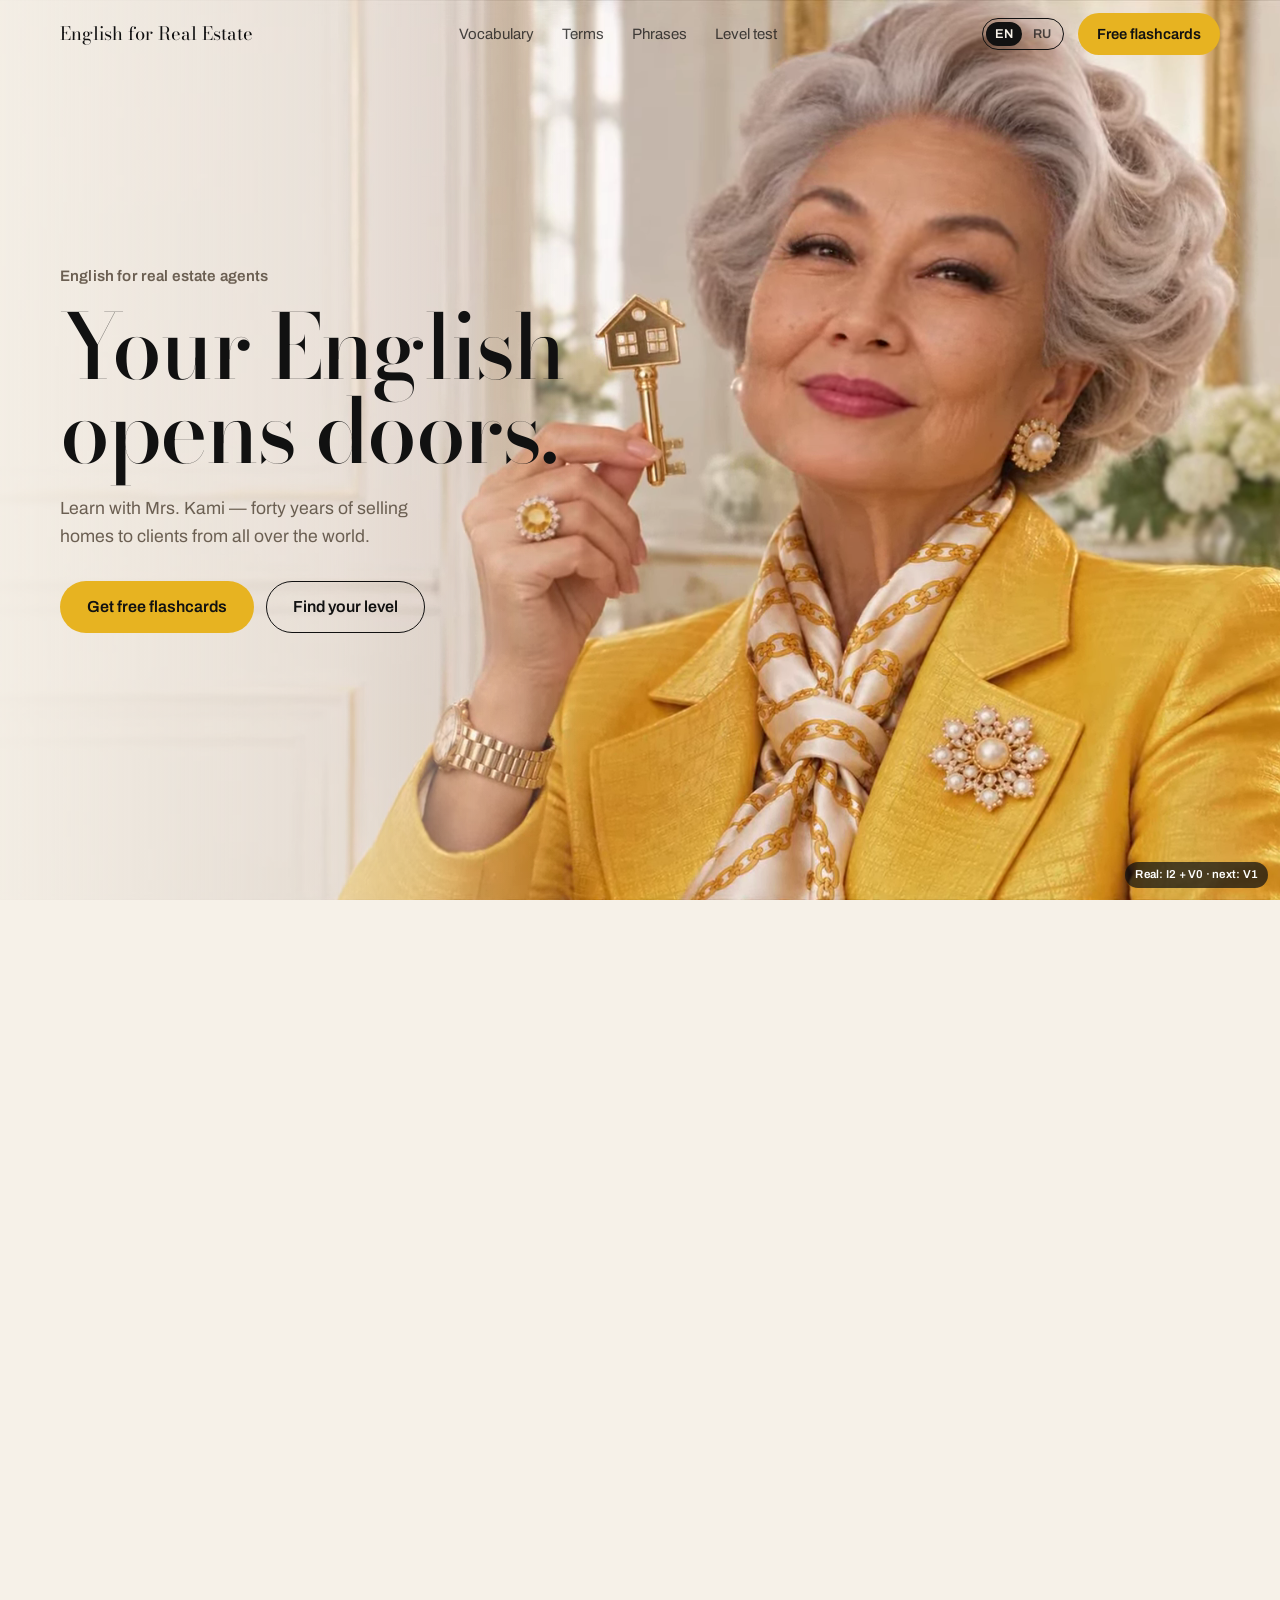
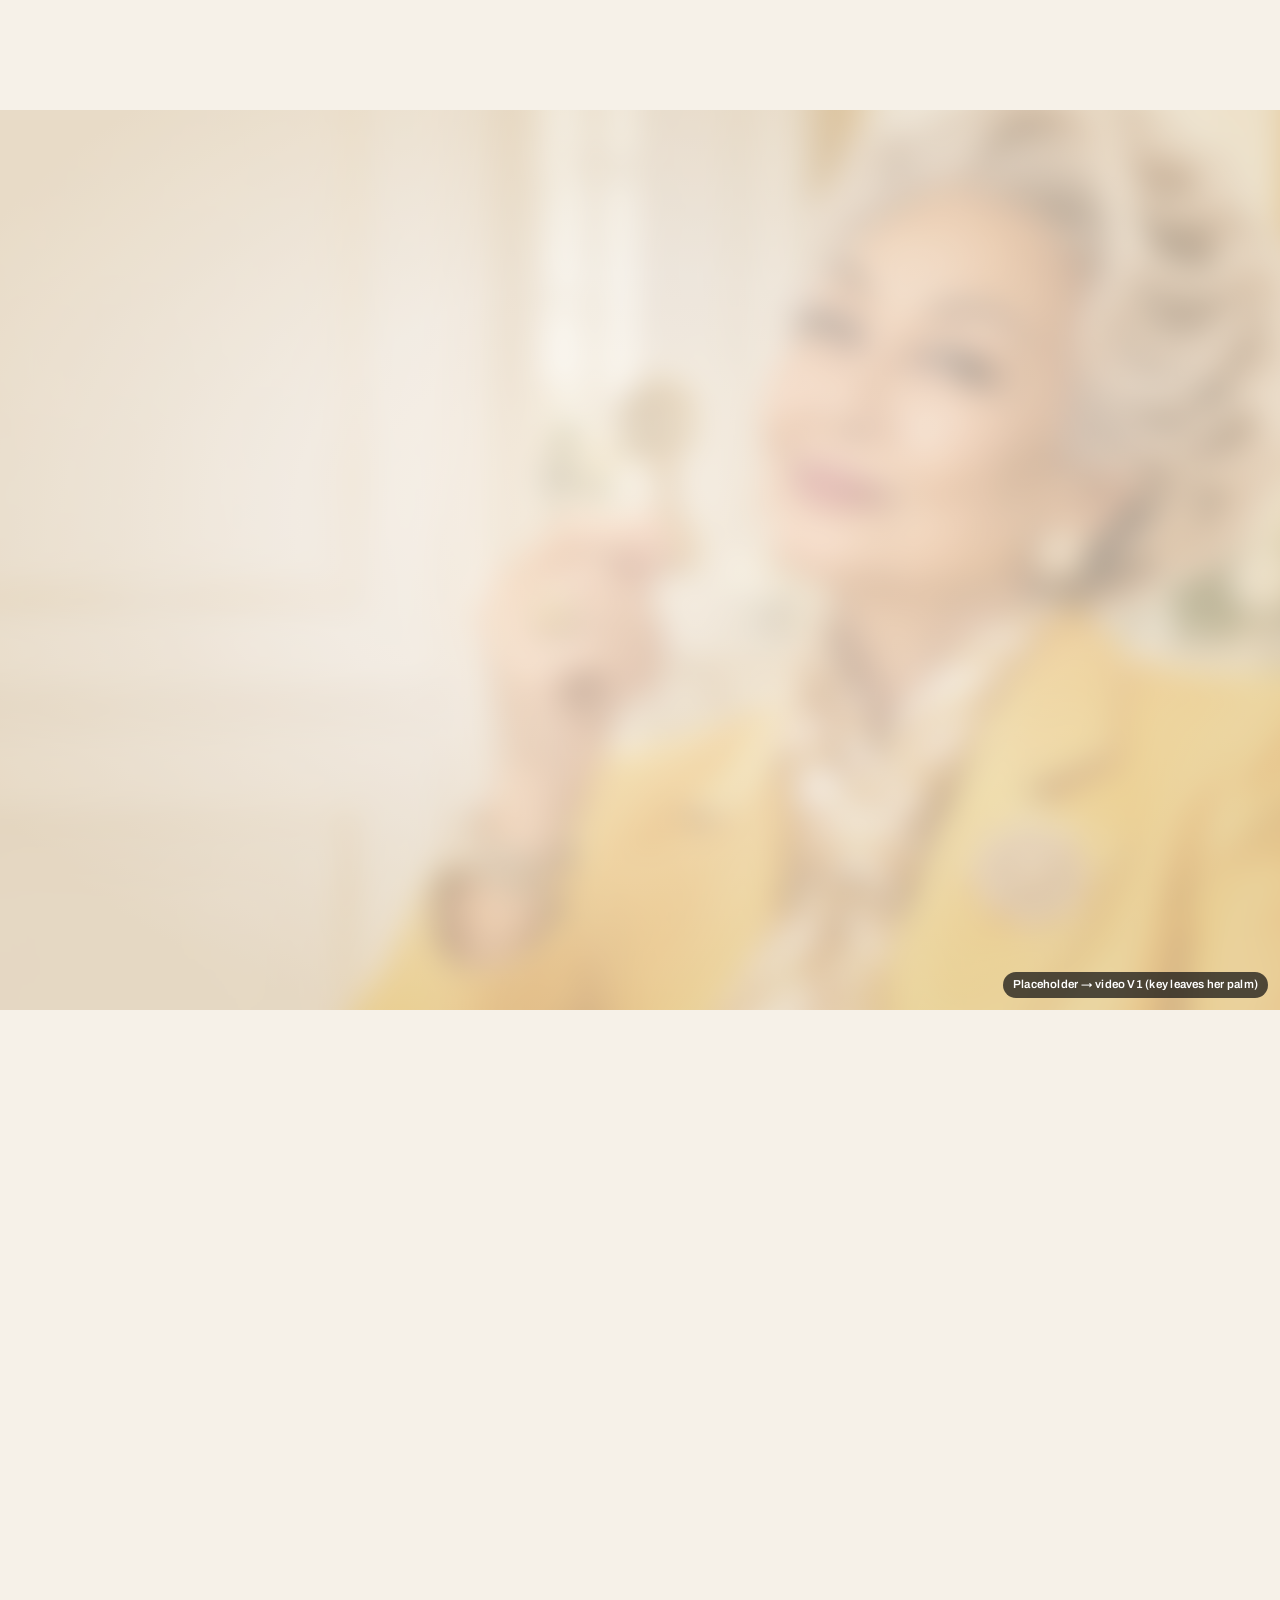
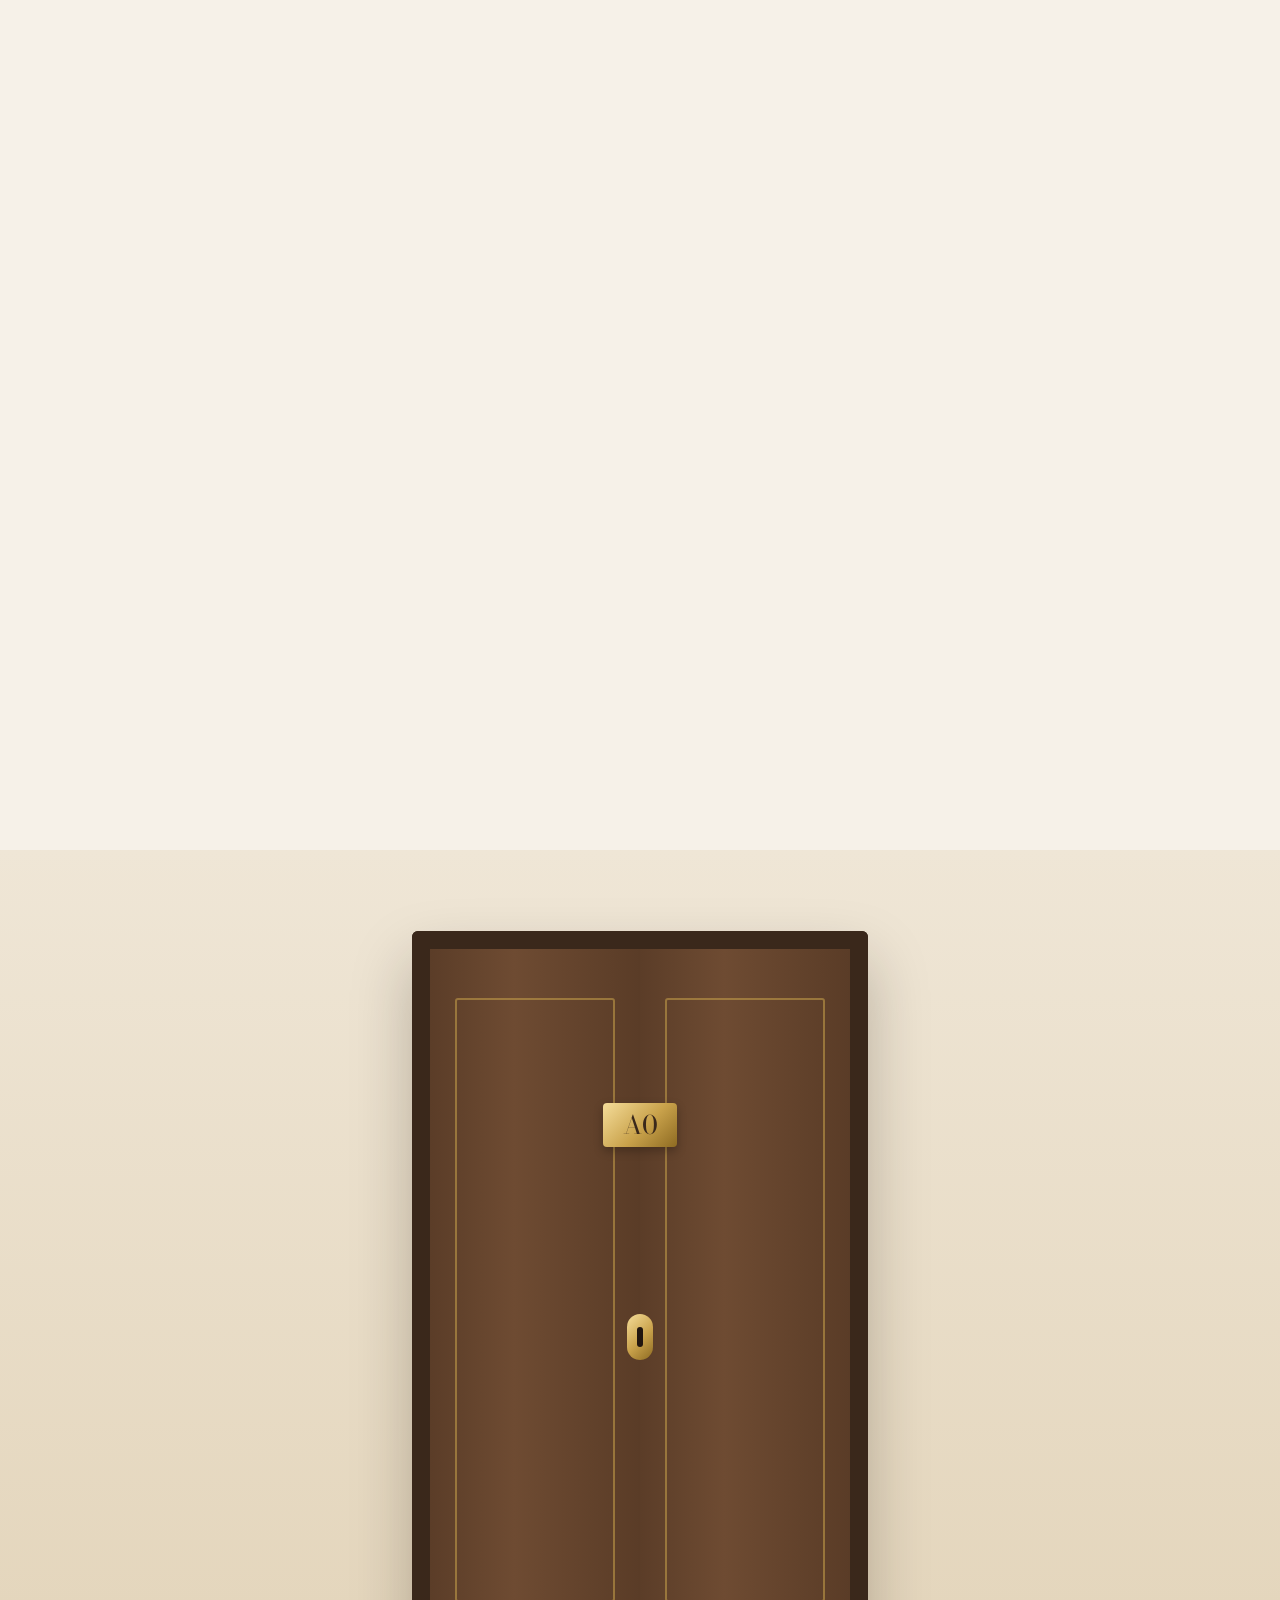
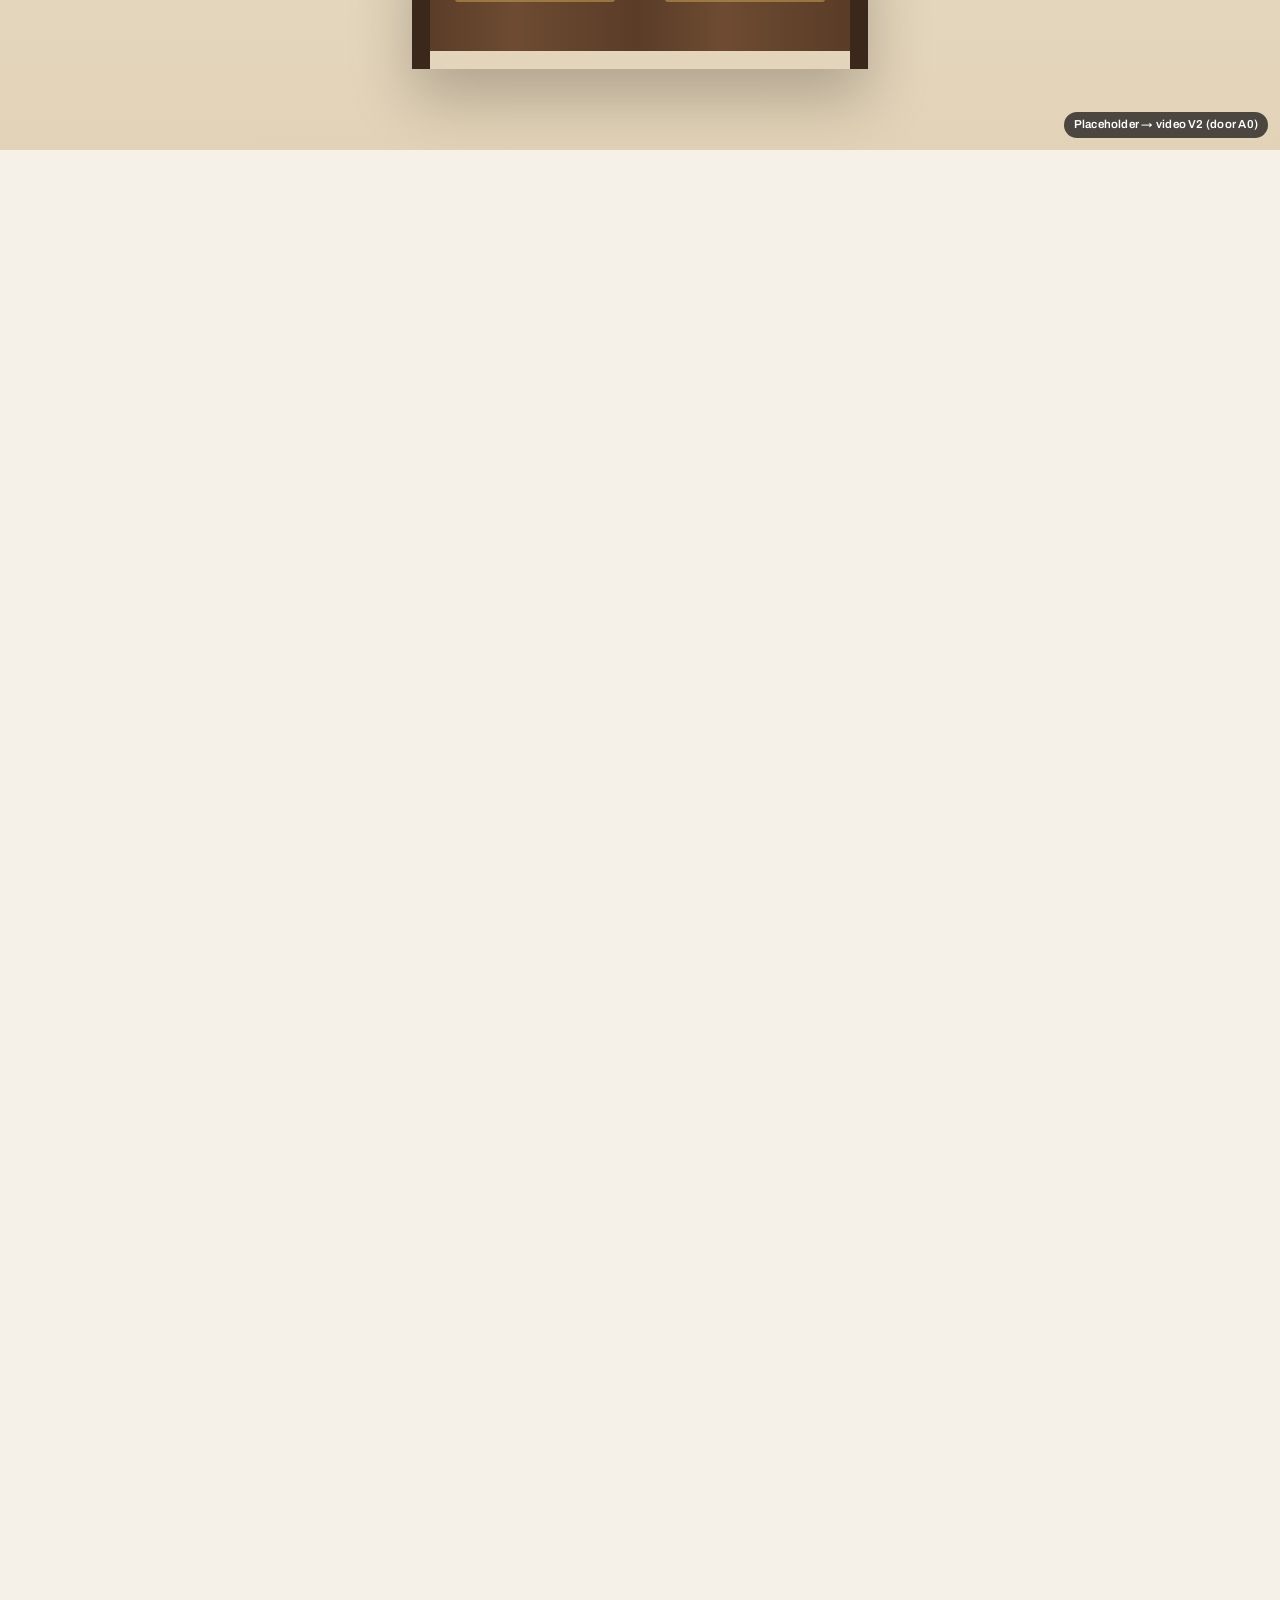
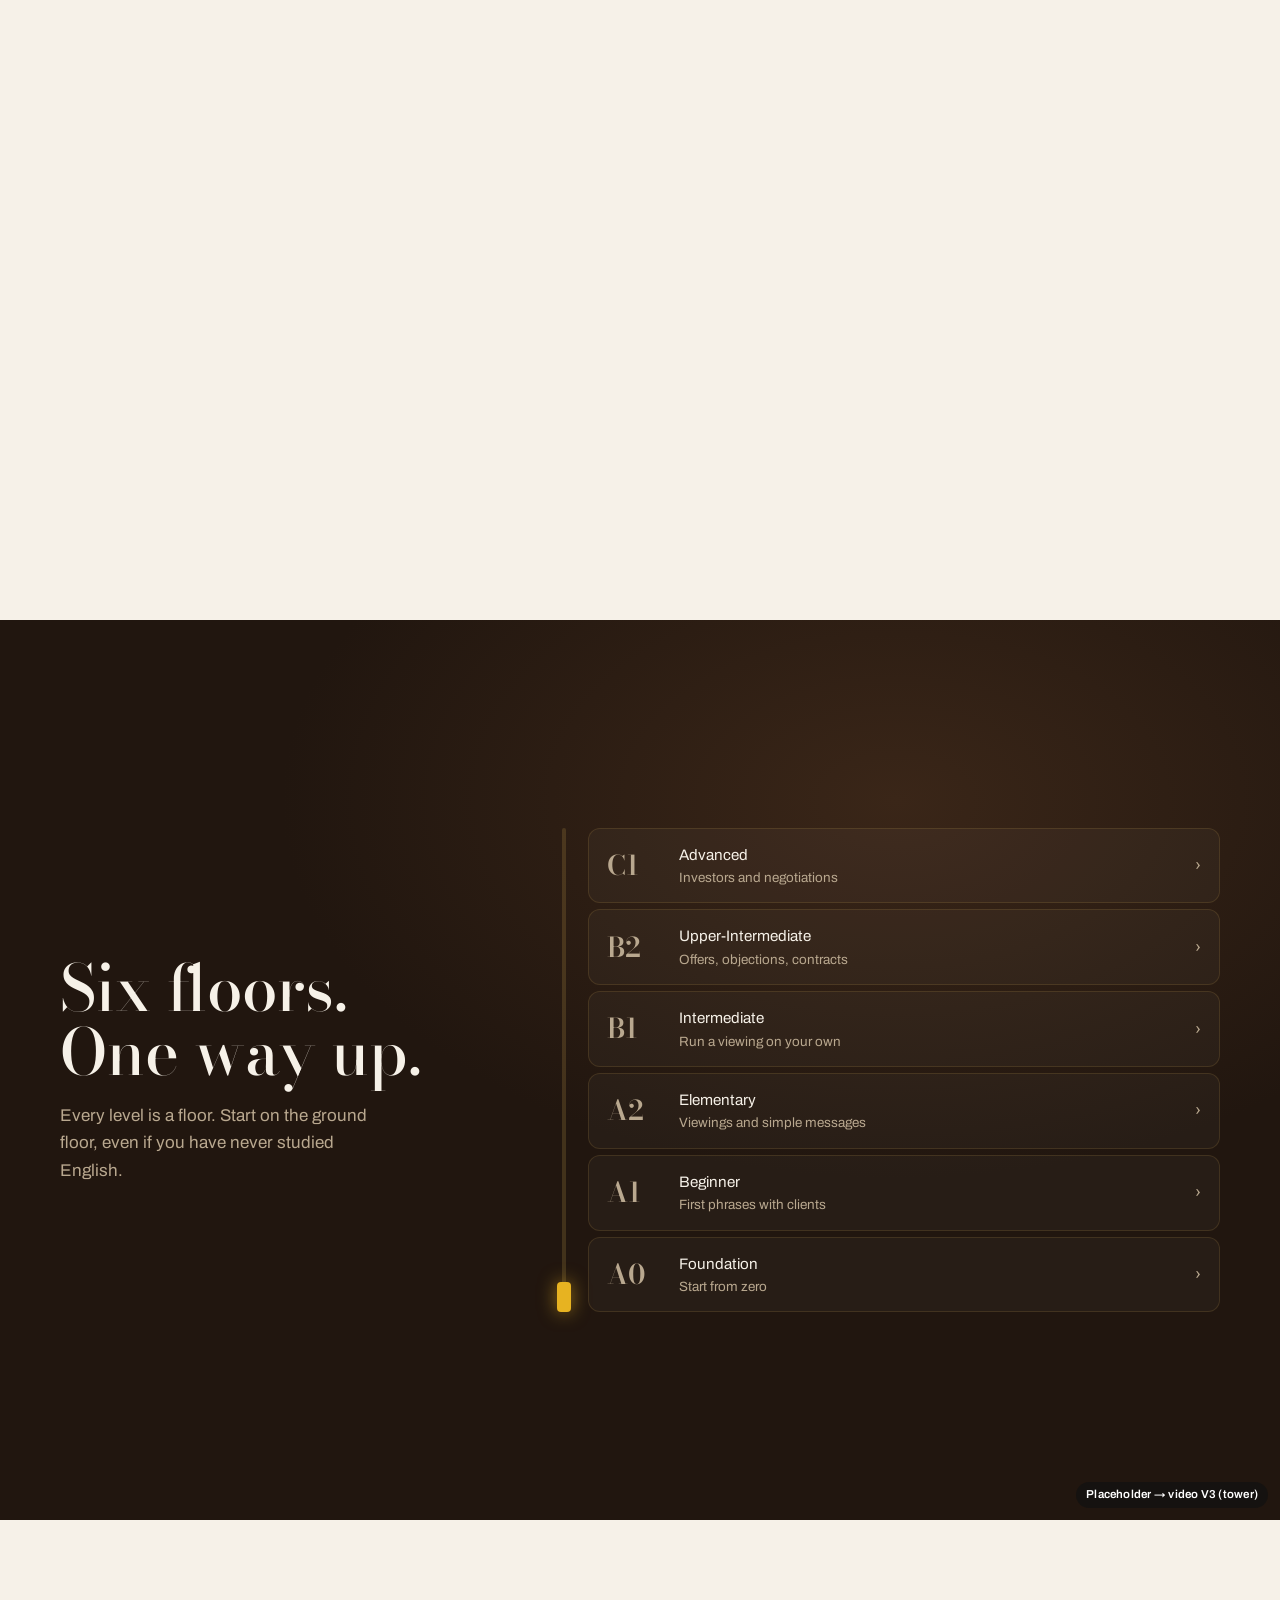
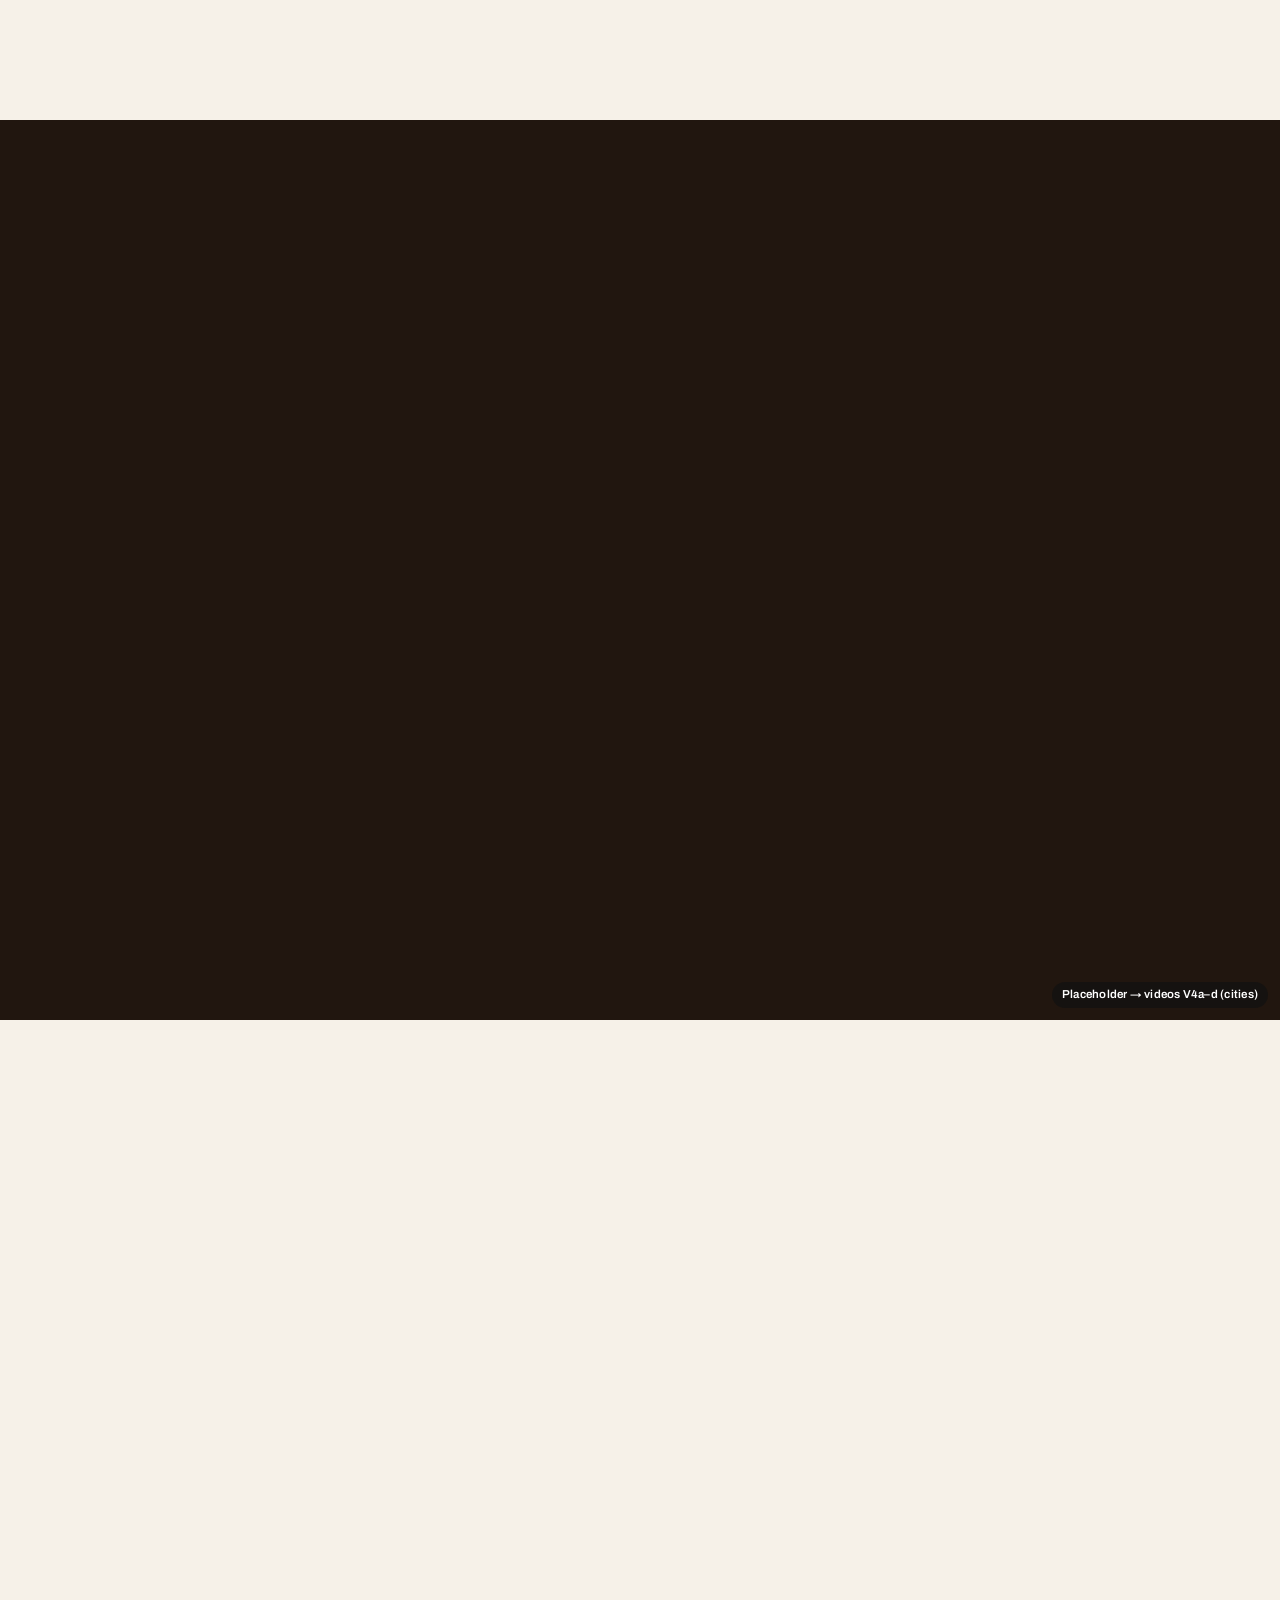
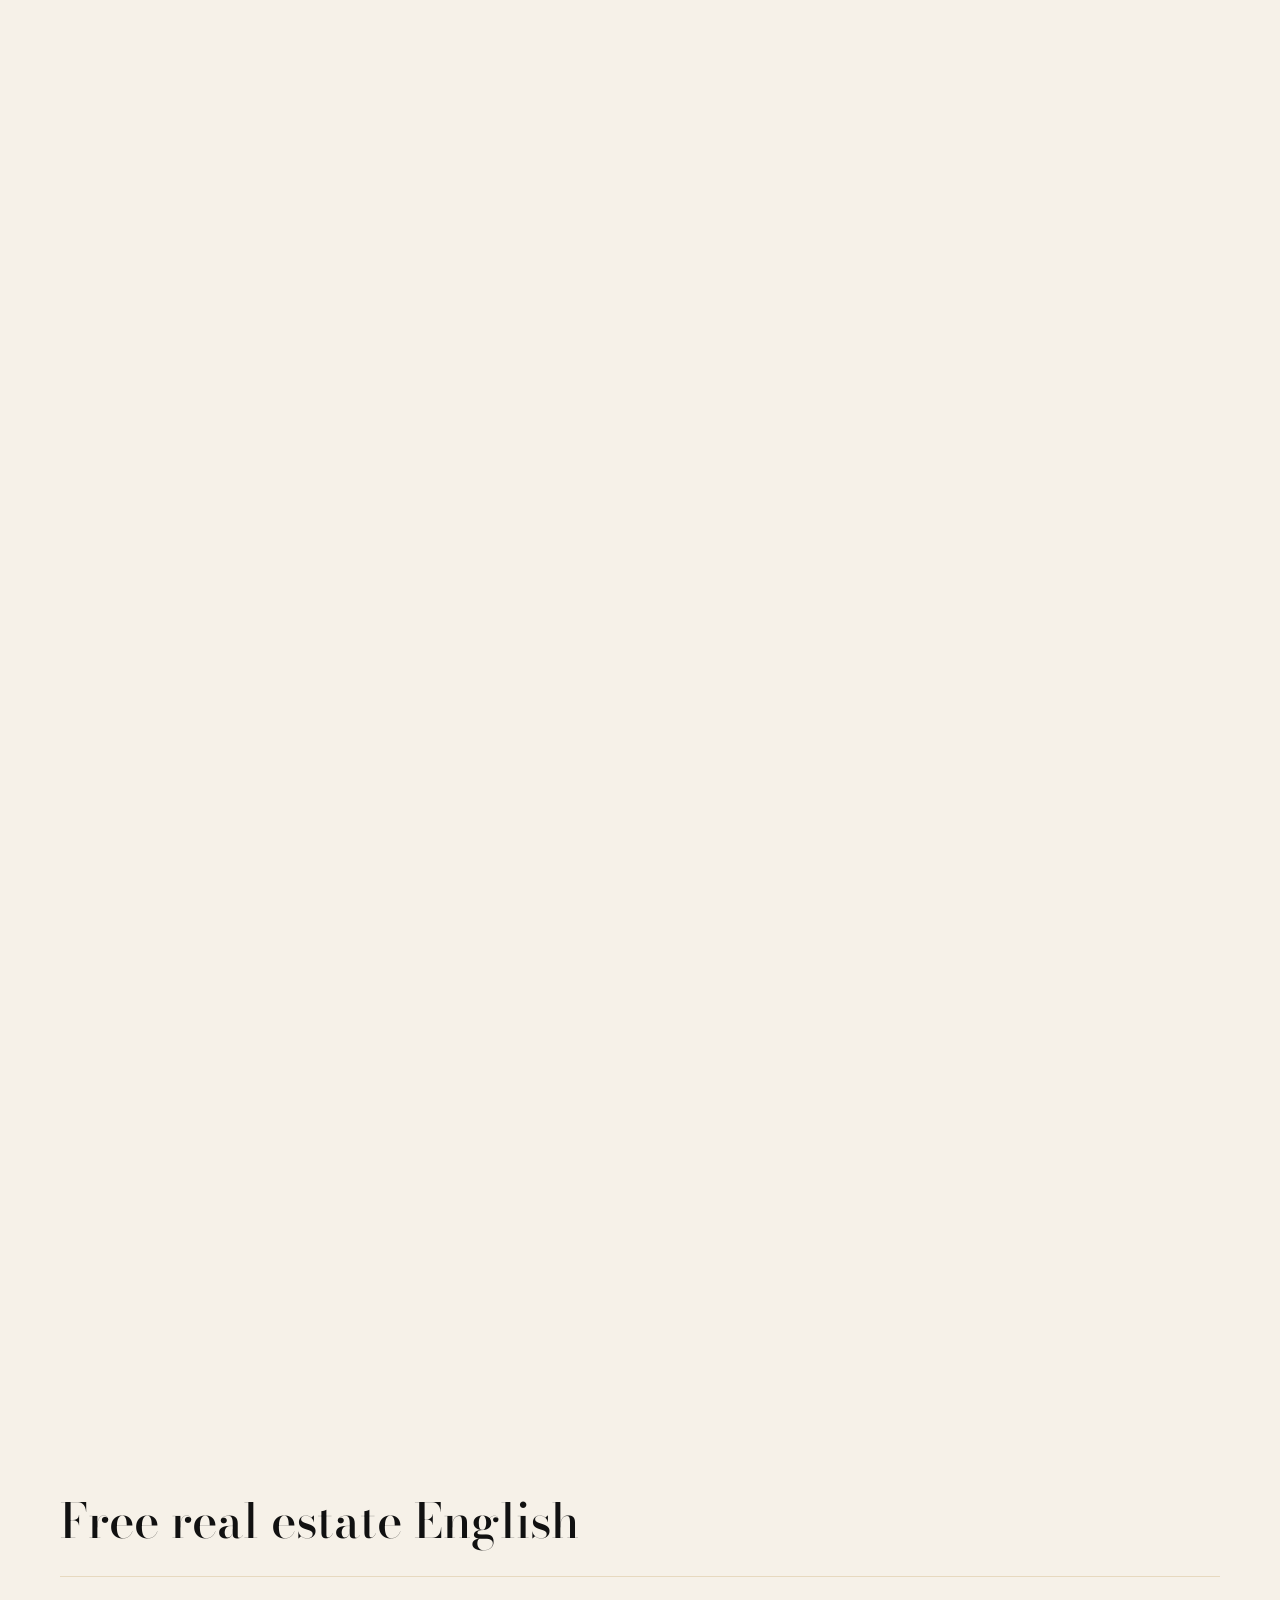
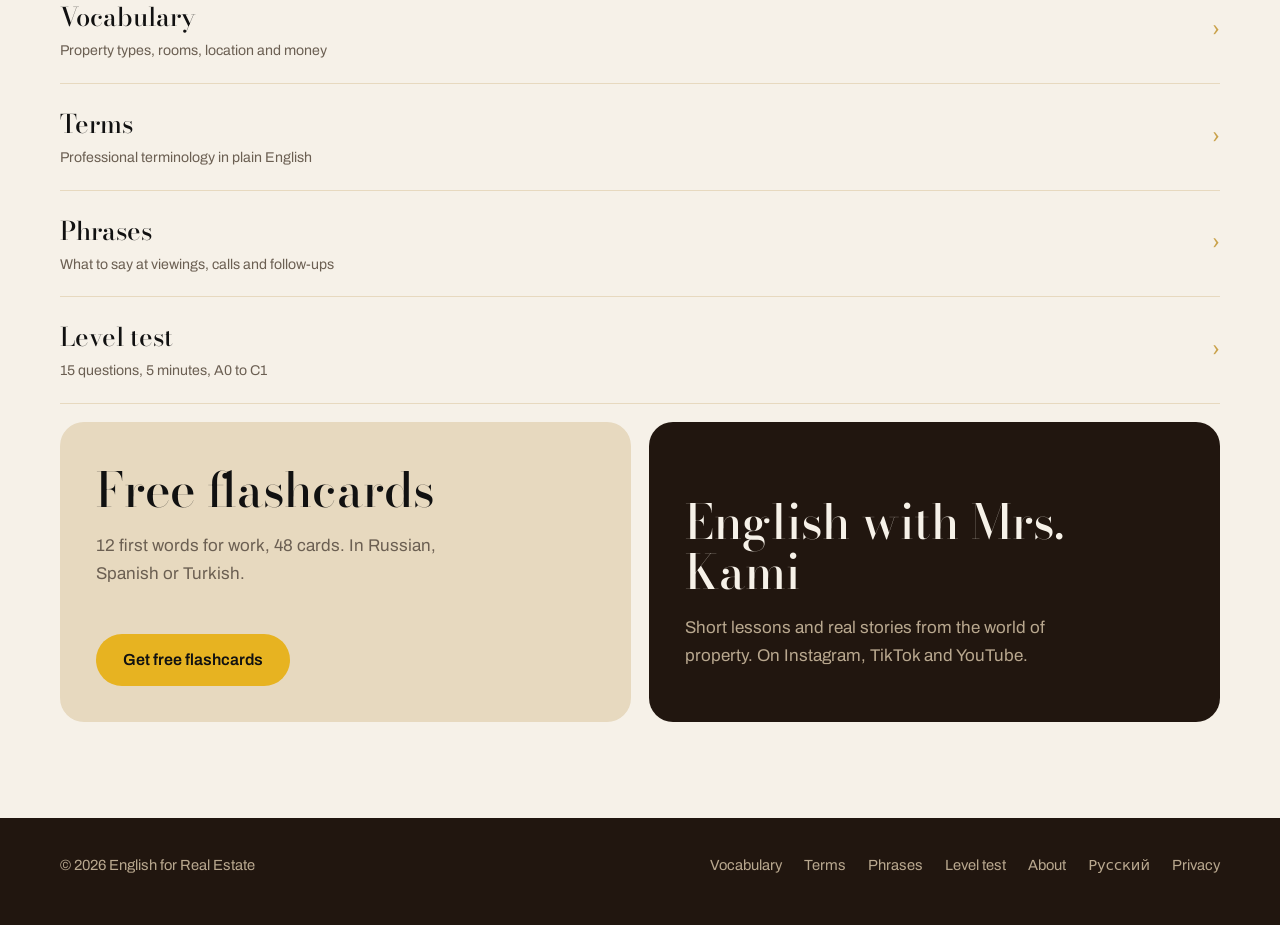
==== redesign-demo/index.html @ 9f81bc82 "Redesign demo (preview only, noindex) Co-Authored-By: Claude Opus 5.5 <noreply@anthropic.com> Claude" ====
<!doctype html>
<html lang="en">
<head>
  <meta charset="utf-8">
  <meta name="robots" content="noindex, nofollow">
  <meta name="viewport" content="width=device-width, initial-scale=1">
  <title>English for Real Estate Agents — Your English Opens Doors</title>
  <meta name="description" content="English for real estate agents with Mrs. Kami: words, phrases and terms for international clients. Free A0 flashcards. Levels A0–C1.">
  <link rel="preconnect" href="https://fonts.googleapis.com">
  <link rel="preconnect" href="https://fonts.gstatic.com" crossorigin>
  <link href="https://fonts.googleapis.com/css2?family=Bodoni+Moda:ital,opsz,wght@0,6..96,400..800;1,6..96,400..700&family=Archivo:wdth,wght@75..125,400..800&display=swap" rel="stylesheet">
  <style>
    :root {
      --ivory: #F6F1E8; --champagne: #E7D9BF; --chocolate: #21160F; --gold: #C9A24B;
      --kami: #E7B321; --ink: #111111; --muted: #6B5F52; --sand: #B9A88F;
      --serif: "Bodoni Moda", Georgia, serif; --sans: "Archivo", system-ui, sans-serif;
    }
    * { box-sizing: border-box; }
    html { overflow-x: clip; }
    body { margin: 0; background: var(--ivory); color: var(--ink); font: 400 1.0625rem/1.6 var(--sans); -webkit-font-smoothing: antialiased; }
    img { display: block; max-width: 100%; }
    a { color: inherit; }
    :focus-visible { outline: 2px solid var(--kami); outline-offset: 3px; }
    .wrap { width: 100%; max-width: 1240px; margin: 0 auto; padding: 0 16px; }
    @media (min-width: 768px) { .wrap { padding: 0 40px; } }

    .btn { display: inline-flex; align-items: center; justify-content: center; min-height: 52px; padding: 0 26px; border-radius: 999px; font: 600 1rem/1 var(--sans); text-decoration: none; white-space: nowrap; border: 1.5px solid transparent; }
    .btn-kami { background: var(--kami); color: var(--ink); }
    .btn-line { border-color: currentColor; }
    .btn-small { min-height: 42px; padding: 0 18px; font-size: .92rem; }
    .actions { display: flex; flex-wrap: wrap; gap: 12px; margin-top: 30px; }

    /* Header */
    .top { position: fixed; inset: 0 0 auto; z-index: 50; transition: color .4s, background .4s; }
    .top .wrap { display: flex; align-items: center; justify-content: space-between; height: 68px; gap: 14px; }
    .brand { font-family: var(--serif); font-size: 1.15rem; text-decoration: none; white-space: nowrap; }
    .nav { display: none; gap: 28px; font-size: .94rem; }
    .nav a { text-decoration: none; opacity: .75; } .nav a:hover { opacity: 1; }
    @media (min-width: 980px) { .nav { display: flex; } }
    .top.dark { color: var(--ivory); }
    .right { display: flex; align-items: center; gap: 14px; }
    .langs { display: flex; gap: 2px; padding: 3px; border-radius: 999px; border: 1px solid currentColor; font: 600 .8rem/1 var(--sans); }
    .langs a { padding: 6px 9px; border-radius: 999px; text-decoration: none; opacity: .7; }
    .langs a[aria-current] { background: currentColor; opacity: 1; }
    .langs a[aria-current] { color: var(--ivory); background: var(--ink); }
    .top.dark .langs a[aria-current] { color: var(--ink); background: var(--ivory); }
    @media (max-width: 420px) { .brand { font-size: 1rem; } .right { gap: 8px; } .btn-small { padding: 0 14px; } }

    /* Pinned scenes */
    .scene { position: relative; }
    .stage { position: sticky; top: 0; height: 100svh; overflow: hidden; }
    .tag { position: absolute; right: 12px; bottom: 12px; z-index: 30; font: 600 .72rem/1 var(--sans); padding: 7px 10px; border-radius: 999px; background: rgba(17,17,17,.72); color: #fff; letter-spacing: .02em; }

    /* Scene 1 — Meet Mrs. Kami */
    #s1 { height: 190svh; }
    #s1 .stage { display: grid; align-items: center; }
    .s1-grid { display: grid; gap: 28px; align-items: center; }
    @media (min-width: 900px) { .s1-grid { grid-template-columns: minmax(0, 640px); } }
    .h1 { font: 600 .95rem/1.3 var(--sans); letter-spacing: .01em; color: var(--muted); margin: 0 0 18px; }
    .slogan { font-family: var(--serif); font-weight: 500; font-size: clamp(3rem, 7vw, 6.2rem); line-height: .94; letter-spacing: -.02em; margin: 0; }
    .s1-sub { color: var(--muted); max-width: 36ch; margin: 22px 0 0; font-size: 1.1rem; }
    .s1-bg { position: absolute; inset: 0; transform-origin: 62% 40%; }
    .s1-bg video { width: 100%; height: 100%; object-fit: cover; object-position: 50% 30%; display: block; }
    .s1-bg::after { content: ""; position: absolute; inset: 0; background: linear-gradient(90deg, rgba(246,241,232,.92) 0%, rgba(246,241,232,.6) 26%, rgba(246,241,232,0) 46%); }
    #s1 .wrap { position: relative; }
    @media (max-width: 899px) {
      #s1 .stage { align-items: end; padding-bottom: 40px; }
      .s1-bg video { object-position: 58% 30%; }
      .s1-bg::after { background: linear-gradient(0deg, rgba(246,241,232,.98) 0%, rgba(246,241,232,.9) 38%, rgba(246,241,232,0) 66%); }
    }

    /* The key (shared by scenes 1–3) */
    #key { position: fixed; left: 50%; top: 50%; width: 92px; z-index: 40; pointer-events: none; transform-style: preserve-3d; perspective: 900px; opacity: 0; }
    @media (max-width: 899px) { #key { width: 70px; } }
    #key .k3d { transform-style: preserve-3d; position: relative; }
    #key svg { display: block; width: 100%; height: auto; backface-visibility: visible; }
    #key .back { position: absolute; inset: 0; transform: translateZ(-4px); filter: brightness(.7); }
    #key .front { transform: translateZ(4px); filter: drop-shadow(0 0 18px rgba(231,179,33,.45)); }

    /* Scene 2 — The golden key */
    #s2 { height: 260svh; }
    #s2 .stage { display: grid; place-items: center; background: radial-gradient(60% 60% at 50% 45%, #fffaf0 0%, var(--ivory) 45%, var(--champagne) 100%); }
    .s2-kami { position: absolute; inset: 0; background-size: cover; background-position: 50% 30%; filter: blur(14px) saturate(.8); opacity: .35; transform: scale(1.1); }
    .caption { position: absolute; left: 0; right: 0; bottom: 14vh; text-align: center; font-family: var(--serif); font-size: clamp(1.7rem, 4vw, 3rem); line-height: 1.1; padding: 0 16px; opacity: 0; }

    /* Scene 3 — Unlock the first door */
    #s3 { height: 330svh; }
    #s3 .stage { background: linear-gradient(180deg, #EFE6D6, #E2D3B8); perspective: 1400px; }
    .hall { position: absolute; inset: 0; display: grid; place-items: center; transform-origin: 50% 55%; }
    .doorway { position: relative; width: min(56vw, 420px); aspect-ratio: 9/16; max-height: 78svh; }
    @media (max-width: 899px) { .doorway { width: 68vw; } }
    .light { position: absolute; inset: 0; background: radial-gradient(70% 60% at 50% 50%, #fff 0%, #FFF3D6 45%, #F2C96B 100%); border-radius: 4px; }
    .frame { position: absolute; inset: -18px; border: 18px solid #3A281B; border-bottom: 0; border-radius: 6px 6px 0 0; box-shadow: 0 30px 60px rgba(33,22,15,.25); }
    .leaf { position: absolute; top: 0; bottom: 0; width: 50%; background: linear-gradient(90deg, #5B3D28, #6E4B32 40%, #5A3C27); transform-style: preserve-3d; }
    .leaf::before { content: ""; position: absolute; inset: 7% 12%; border: 2px solid rgba(201,162,75,.55); border-radius: 3px; }
    .leaf.l { left: 0; transform-origin: 0 50%; }
    .leaf.r { right: 0; transform-origin: 100% 50%; }
    .plate { position: absolute; left: 50%; top: 22%; transform: translateX(-50%); z-index: 2; width: 74px; height: 44px; border-radius: 4px; display: grid; place-items: center; font-family: var(--serif); font-size: 1.6rem; color: #3A281B; background: linear-gradient(135deg, #F5DD9A, #C9A24B 55%, #8E6B22); box-shadow: 0 4px 10px rgba(0,0,0,.25); }
    .keyhole { position: absolute; left: 50%; top: 52%; transform: translateX(-50%); z-index: 2; width: 26px; height: 46px; border-radius: 13px; background: linear-gradient(135deg, #F5DD9A, #C9A24B 55%, #8E6B22); display: grid; place-items: center; }
    .keyhole::after { content: ""; width: 6px; height: 20px; border-radius: 3px; background: #21160F; }
    .whiteout { position: absolute; inset: 0; background: #FFF8EA; opacity: 0; pointer-events: none; }
    #s3 .caption { color: var(--ink); z-index: 5; }

    /* Scene 4 — The learning tower */
    #s4 { height: 300svh; color: var(--ivory); }
    #s4 .stage { background: radial-gradient(80% 70% at 70% 20%, #3A2618 0%, var(--chocolate) 60%); display: grid; align-items: center; }
    .s4-grid { display: grid; gap: 28px; align-items: center; }
    @media (min-width: 900px) { .s4-grid { grid-template-columns: .8fr 1.2fr; gap: 64px; } }
    .s4-title { font-family: var(--serif); font-weight: 500; font-size: clamp(2.3rem, 5vw, 4.2rem); line-height: 1; margin: 0; }
    .s4-sub { color: var(--sand); margin: 18px 0 0; max-width: 34ch; }
    .tower { position: relative; display: flex; flex-direction: column-reverse; gap: 6px; padding-left: 26px; }
    .shaft { position: absolute; left: 0; top: 0; bottom: 0; width: 4px; background: rgba(201,162,75,.2); border-radius: 2px; }
    .car { position: absolute; left: -5px; width: 14px; height: 30px; border-radius: 4px; background: var(--kami); box-shadow: 0 0 18px rgba(231,179,33,.6); }
    .floor { display: grid; grid-template-columns: 58px 1fr auto; align-items: center; gap: 14px; padding: 14px 18px; border-radius: 12px; text-decoration: none; background: rgba(255,255,255,.03); border: 1px solid rgba(201,162,75,.16); transition: background .5s, border-color .5s; }
    @media (max-width: 899px) { .floor { padding: 10px 14px; } }
    .floor b { font-family: var(--serif); font-size: 1.7rem; font-weight: 600; line-height: 1; color: var(--sand); transition: color .5s; }
    .floor span { font-size: .95rem; } .floor small { display: block; color: var(--sand); font-size: .84rem; }
    .floor i { font-style: normal; color: var(--sand); }
    .floor.lit { background: linear-gradient(90deg, rgba(231,179,33,.18), rgba(231,179,33,.03)); border-color: rgba(231,179,33,.5); }
    .floor.lit b { color: var(--kami); }

    /* Scene 5 — Unlock the world */
    #s5 { height: 320svh; color: var(--ivory); }
    #s5 .stage { background: var(--chocolate); }
    .city { position: absolute; inset: 0; background-size: cover; background-position: center; opacity: 0; transform: scale(1.12); }
    .city::after { content: ""; position: absolute; inset: 0; background: linear-gradient(0deg, rgba(33,22,15,.85), rgba(33,22,15,.15) 60%); }
    .city-name { position: absolute; left: 0; right: 0; top: 18vh; text-align: center; font-family: var(--serif); font-style: italic; font-size: clamp(1.4rem, 3vw, 2.2rem); color: var(--ivory); z-index: 2; opacity: 0; }
    .finale { position: absolute; inset: 0; display: grid; place-items: center; text-align: center; z-index: 3; padding: 0 16px; }
    .finale h2 { font-family: var(--serif); font-weight: 500; font-size: clamp(2.6rem, 7.6vw, 6.6rem); line-height: .96; margin: 0; opacity: 0; transform: translateY(30px); }
    .finale .actions { justify-content: center; opacity: 0; }

    /* Plain sections below the film */
    .plain { padding: 96px 0; }
    .plain h2 { font-family: var(--serif); font-weight: 500; font-size: clamp(2rem, 4vw, 3rem); line-height: 1.05; margin: 0; }
    .links { margin-top: 30px; border-top: 1px solid var(--champagne); }
    .links a { display: grid; grid-template-columns: 1fr auto; gap: 2px 16px; padding: 20px 0; border-bottom: 1px solid var(--champagne); text-decoration: none; }
    .links strong { font-family: var(--serif); font-size: 1.6rem; font-weight: 500; }
    .links small { color: var(--muted); grid-column: 1; }
    .links em { grid-row: 1 / span 2; grid-column: 2; align-self: center; font-style: normal; color: var(--gold); font-size: 1.4rem; }
    .duo { display: grid; gap: 18px; margin-top: 18px; }
    @media (min-width: 900px) { .duo { grid-template-columns: 1fr 1fr; } }
    .panel { border-radius: 24px; padding: 36px; min-height: 300px; display: flex; flex-direction: column; justify-content: flex-end; }
    .panel p { color: var(--muted); max-width: 40ch; }
    .p-cards { background: var(--champagne); }
    .p-series { background: var(--chocolate); color: var(--ivory); } .p-series p { color: var(--sand); }
    footer { background: var(--chocolate); color: var(--sand); padding: 36px 0 48px; font-size: .92rem; }
    footer .wrap { display: flex; flex-wrap: wrap; gap: 14px 28px; justify-content: space-between; }
    footer nav { display: flex; flex-wrap: wrap; gap: 10px 22px; } footer a { text-decoration: none; }

    @media (prefers-reduced-motion: reduce) {
      .scene { height: auto !important; } .stage { position: relative; height: auto; min-height: 100svh; }
      .caption, .finale h2, .finale .actions, .city:first-child, .city-name:first-of-type { opacity: 1 !important; transform: none !important; }
      #key { display: none; }
    }
  </style>
</head>
<body>

<header class="top" id="top">
  <div class="wrap">
    <a class="brand" href="/">English for Real Estate</a>
    <nav class="nav" aria-label="Main"><a href="/vocabulary">Vocabulary</a><a href="/terms">Terms</a><a href="/phrases">Phrases</a><a href="/level-test">Level test</a></nav>
    <div class="right">
      <nav class="langs" aria-label="Language"><a href="/" aria-current="page">EN</a><a href="/ru" hreflang="ru" lang="ru">RU</a></nav>
      <a class="btn btn-kami btn-small" href="/waitlist?utm_source=home">Free flashcards</a>
    </div>
  </div>
</header>

<main>
  <!-- Scene 1 -->
  <section class="scene" id="s1">
    <div class="stage">
      <div class="s1-bg" id="arch"><video id="hero" autoplay muted loop playsinline preload="auto" poster="kami-poster.jpg" aria-label="Mrs. Kami in her golden-yellow suit, holding a golden key"><source src="kami-hero-m.webm" type="video/webm" media="(max-width: 899px)"><source src="kami-hero-m.mp4" type="video/mp4" media="(max-width: 899px)"><source src="kami-hero.webm" type="video/webm"><source src="kami-hero.mp4" type="video/mp4"></video></div>
      <div class="wrap s1-grid">
        <div class="s1-text">
          <h1 class="h1">English for real estate agents</h1>
          <p class="slogan">Your English opens doors.</p>
          <p class="s1-sub">Learn with Mrs. Kami — forty years of selling homes to clients from all over the world.</p>
          <div class="actions">
            <a class="btn btn-kami" href="/waitlist?utm_source=home">Get free flashcards</a>
            <a class="btn btn-line" href="/level-test">Find your level</a>
          </div>
        </div>
      </div>
      <span class="tag">Real: I2 + V0 · next: V1</span>
    </div>
  </section>

  <!-- Scene 2 -->
  <section class="scene" id="s2" aria-label="The golden key">
    <div class="stage">
      <div class="s2-kami" style="background-image:url('kami-poster.jpg')"></div>
      <p class="caption" id="cap2">Forty years. Four continents.<br>One key.</p>
      <span class="tag">Placeholder → video V1 (key leaves her palm)</span>
    </div>
  </section>

  <!-- Scene 3 -->
  <section class="scene" id="s3" aria-label="Unlock the first door">
    <div class="stage">
      <div class="hall" id="hall">
        <div class="doorway" id="doorway">
          <div class="light"></div>
          <div class="leaf l" id="leafL"></div>
          <div class="leaf r" id="leafR"></div>
          <div class="plate" id="plate">A0</div>
          <div class="keyhole" id="keyhole"></div>
          <div class="frame"></div>
        </div>
      </div>
      <div class="whiteout" id="whiteout"></div>
      <p class="caption" id="cap3">Level A0. Start from zero.</p>
      <span class="tag">Placeholder → video V2 (door A0)</span>
    </div>
  </section>

  <!-- Scene 4 -->
  <section class="scene" id="s4">
    <div class="stage">
      <div class="wrap s4-grid">
        <div>
          <h2 class="s4-title">Six floors.<br>One way up.</h2>
          <p class="s4-sub">Every level is a floor. Start on the ground floor, even if you have never studied English.</p>
        </div>
        <div class="tower" id="tower">
          <span class="shaft"></span><span class="car" id="car"></span>
          <a class="floor" href="/waitlist?utm_source=home"><b>A0</b><span>Foundation<small>Start from zero</small></span><i>›</i></a>
          <a class="floor" href="/level-test"><b>A1</b><span>Beginner<small>First phrases with clients</small></span><i>›</i></a>
          <a class="floor" href="/level-test"><b>A2</b><span>Elementary<small>Viewings and simple messages</small></span><i>›</i></a>
          <a class="floor" href="/level-test"><b>B1</b><span>Intermediate<small>Run a viewing on your own</small></span><i>›</i></a>
          <a class="floor" href="/level-test"><b>B2</b><span>Upper-Intermediate<small>Offers, objections, contracts</small></span><i>›</i></a>
          <a class="floor" href="/level-test"><b>C1</b><span>Advanced<small>Investors and negotiations</small></span><i>›</i></a>
        </div>
      </div>
      <span class="tag">Placeholder → video V3 (tower)</span>
    </div>
  </section>

  <!-- Scene 5 -->
  <section class="scene" id="s5">
    <div class="stage">
      <div class="city" style="background-image:url('c1.jpg')"></div>
      <div class="city" style="background-image:url('c2.jpg')"></div>
      <div class="city" style="background-image:url('c3.jpg')"></div>
      <div class="city" style="background-image:url('c4.jpg')"></div>
      <p class="city-name">Dubai</p><p class="city-name">New York</p><p class="city-name">London</p><p class="city-name">Cyprus</p>
      <div class="finale">
        <div>
          <h2 id="fin">Speak the language.<br>Unlock the world.</h2>
          <div class="actions" id="finBtns"><a class="btn btn-kami" href="/level-test">Explore your learning path</a><a class="btn btn-line" href="/waitlist?utm_source=home">Get free flashcards</a></div>
        </div>
      </div>
      <span class="tag">Placeholder → videos V4a–d (cities)</span>
    </div>
  </section>

  <!-- Plain sections -->
  <section class="plain">
    <div class="wrap">
      <h2>Free real estate English</h2>
      <nav class="links" aria-label="Free resources">
        <a href="/vocabulary"><strong>Vocabulary</strong><small>Property types, rooms, location and money</small><em>›</em></a>
        <a href="/terms"><strong>Terms</strong><small>Professional terminology in plain English</small><em>›</em></a>
        <a href="/phrases"><strong>Phrases</strong><small>What to say at viewings, calls and follow-ups</small><em>›</em></a>
        <a href="/level-test"><strong>Level test</strong><small>15 questions, 5 minutes, A0 to C1</small><em>›</em></a>
      </nav>
      <div class="duo">
        <div class="panel p-cards"><h2>Free flashcards</h2><p>12 first words for work, 48 cards. In Russian, Spanish or Turkish.</p><div class="actions"><a class="btn btn-kami" href="/waitlist?utm_source=home">Get free flashcards</a></div></div>
        <div class="panel p-series"><h2>English with Mrs. Kami</h2><p>Short lessons and real stories from the world of property. On Instagram, TikTok and YouTube.</p></div>
      </div>
    </div>
  </section>
</main>

<div id="key" aria-hidden="true"><div class="k3d" id="k3d">
  <svg class="back" viewBox="0 0 60 180"><use href="#keyshape"/></svg>
  <svg class="front" viewBox="0 0 60 180"><use href="#keyshape"/></svg>
</div></div>
<svg width="0" height="0" style="position:absolute" aria-hidden="true">
  <defs>
    <linearGradient id="g" x1="0" y1="0" x2="1" y2="1"><stop offset="0" stop-color="#FFF1BF"/><stop offset=".35" stop-color="#E7B321"/><stop offset=".6" stop-color="#FFE38A"/><stop offset="1" stop-color="#A9780F"/></linearGradient>
    <g id="keyshape">
      <path d="M30 4 L56 26 L56 58 L4 58 L4 26 Z" fill="url(#g)"/>
      <path d="M30 14 L46 28 L46 50 L14 50 L14 28 Z" fill="#21160F" opacity=".85"/>
      <rect x="22" y="30" width="7" height="7" fill="url(#g)"/><rect x="31" y="30" width="7" height="7" fill="url(#g)"/>
      <rect x="22" y="39" width="7" height="7" fill="url(#g)"/><rect x="31" y="39" width="7" height="7" fill="url(#g)"/>
      <rect x="25" y="56" width="10" height="112" rx="3" fill="url(#g)"/>
      <path d="M35 128 h14 v8 h-8 v8 h10 v8 h-16 z" fill="url(#g)"/><path d="M35 160 h10 v8 h-10 z" fill="url(#g)"/>
    </g>
  </defs>
</svg>

<footer><div class="wrap"><span>© 2026 English for Real Estate</span><nav aria-label="Footer"><a href="/vocabulary">Vocabulary</a><a href="/terms">Terms</a><a href="/phrases">Phrases</a><a href="/level-test">Level test</a><a href="/about">About</a><a href="/ru" hreflang="ru">Русский</a><a href="/privacy">Privacy</a></nav></div></footer>

<script>
(() => {
  if (matchMedia("(prefers-reduced-motion: reduce)").matches) return;
  const $ = (s) => document.querySelector(s);
  const clamp = (v, a = 0, b = 1) => Math.min(b, Math.max(a, v));
  const seg = (p, a, b) => clamp((p - a) / (b - a));           // progress of p inside [a, b]
  const ease = (t) => t < .5 ? 4 * t * t * t : 1 - Math.pow(-2 * t + 2, 3) / 2;
  const lerp = (a, b, t) => a + (b - a) * t;
  const prog = (el) => { const r = el.getBoundingClientRect(); return clamp(-r.top / (r.height - innerHeight)); };

  const key = $("#key"), k3d = $("#k3d"), top = $("#top");
  const floors = [...document.querySelectorAll(".floor")], car = $("#car"), tower = $("#tower");
  const cities = [...document.querySelectorAll(".city")], names = [...document.querySelectorAll(".city-name")];

  function frame() {
    const vw = innerWidth, vh = innerHeight, small = vw < 900;
    const p1 = prog($("#s1")), p2 = prog($("#s2")), p3 = prog($("#s3")), p4 = prog($("#s4")), p5 = prog($("#s5"));
    const r1 = $("#s1").getBoundingClientRect(), r3 = $("#s3").getBoundingClientRect(), r4 = $("#s4").getBoundingClientRect();

    // Scene 1: slow push-in on Mrs. Kami, headline drifts up
    $("#arch").style.transform = `scale(${lerp(1, 1.12, p1)})`; $("#arch").style.filter = `blur(${seg(p1, .5, 1) * 10}px)`;
    $(".s1-text").style.transform = `translateY(${-60 * ease(p1)}px)`;
    $(".s1-text").style.opacity = 1 - seg(p1, .55, 1);

    // The key: appears in her hand (end of scene 1), floats to centre and spins (scene 2), flies to the keyhole and turns (scene 3)
    const arch = $("#arch").getBoundingClientRect();
    const sc = Math.max(vw / 1920, vh / 1080), w = 1920 * sc, hgt = 1080 * sc;
    const ox = (vw - w) * (small ? .58 : .5), oy = (vh - hgt) * .3;
    const hand = { x: ox + w * .51, y: arch.top + oy + hgt * .36 };
    const centre = { x: vw / 2, y: vh * .44 };
    const hole = $("#keyhole").getBoundingClientRect();
    const holeP = { x: hole.left + hole.width / 2, y: hole.top + hole.height / 2 - (small ? 40 : 52) };
    let x = hand.x, y = hand.y, s = .55, ry = 0, rz = 0, op = 0;

    if (r3.top > 0) {                                    // scenes 1–2
      const lift = seg(p1, .45, 1);                      // leaves the palm
      op = seg(p1, .55, .7);
      const t = ease(clamp(lift * .35 + p2 * .65));
      x = lerp(hand.x, centre.x, t); y = lerp(hand.y, centre.y, t) - Math.sin(t * Math.PI) * 40;
      s = lerp(.55, small ? 1.5 : 1.9, t);
      ry = (lift * 120 + p2 * 600);
      rz = lerp(-18, 0, t);
      if (r1.bottom < 0) op = 1;
    } else {                                             // scene 3
      op = 1 - seg(p3, .62, .72);
      const t = ease(seg(p3, 0, .32));
      x = lerp(centre.x, holeP.x, t); y = lerp(centre.y, holeP.y, t);
      s = lerp(small ? 1.5 : 1.9, small ? .55 : .6, t);
      ry = lerp(720, 720 + 90, t) % 360;
      rz = 90 * ease(seg(p3, .36, .5));                  // the turn in the lock
    }
    key.style.opacity = op;
    key.style.transform = `translate(-50%, -50%) translate(${x - vw / 2}px, ${y - vh / 2}px) scale(${s})`;
    k3d.style.transform = `rotateZ(${rz}deg) rotateY(${ry}deg)`;
    $("#cap2").style.opacity = seg(p2, .25, .45) * (1 - seg(p2, .8, .95));

    // Scene 3: doors open, camera walks through, light fills the screen
    const open = ease(seg(p3, .5, .72));
    $("#leafL").style.transform = `rotateY(${-105 * open}deg)`;
    $("#leafR").style.transform = `rotateY(${105 * open}deg)`;
    $("#plate").style.opacity = $("#keyhole").style.opacity = 1 - open;
    $("#hall").style.transform = `scale(${lerp(1, 4.2, ease(seg(p3, .7, .95)))})`;
    $("#whiteout").style.opacity = seg(p3, .82, .97);
    $("#cap3").style.opacity = seg(p3, .5, .62) * (1 - seg(p3, .78, .86));

    // Scene 4: the lift goes up, floors light from A0 to C1
    const lit = Math.round(seg(p4, .08, .85) * floors.length);
    floors.forEach((f, i) => f.classList.toggle("lit", i < lit));
    const tr = tower.getBoundingClientRect(), last = floors[Math.max(0, lit - 1)].getBoundingClientRect();
    car.style.top = (lit ? last.top - tr.top + last.height / 2 - 15 : tr.height - 30) + "px";

    // Scene 5: cities one after another, then the final line
    const n = cities.length, cp = seg(p5, 0, .7) * n;
    cities.forEach((c, i) => { const local = cp - i; const o = clamp(local < 0 ? 0 : local < 1 ? Math.min(local * 3, 1) : 1 - (local - 1) * 3); c.style.opacity = i === n - 1 && local >= 1 ? 1 : o; c.style.transform = `scale(${lerp(1.12, 1, clamp(local))})`; });
    names.forEach((m, i) => { const local = cp - i; m.style.opacity = clamp(local * 4) * (1 - clamp((local - .7) * 4)); });
    const fin = seg(p5, .72, .9);
    $("#fin").style.opacity = fin; $("#fin").style.transform = `translateY(${30 * (1 - fin)}px)`;
    $("#finBtns").style.opacity = seg(p5, .85, .97);

    // Header colour follows the scene
    top.classList.toggle("dark", r4.top <= 60 && $("#s5").getBoundingClientRect().bottom > 60);
  }

  let ticking = false;
  addEventListener("scroll", () => { if (!ticking) { ticking = true; requestAnimationFrame(() => { ticking = false; frame(); }); } }, { passive: true });
  addEventListener("resize", frame);
  addEventListener("load", frame);
  frame();
})();
</script>
</body>
</html>
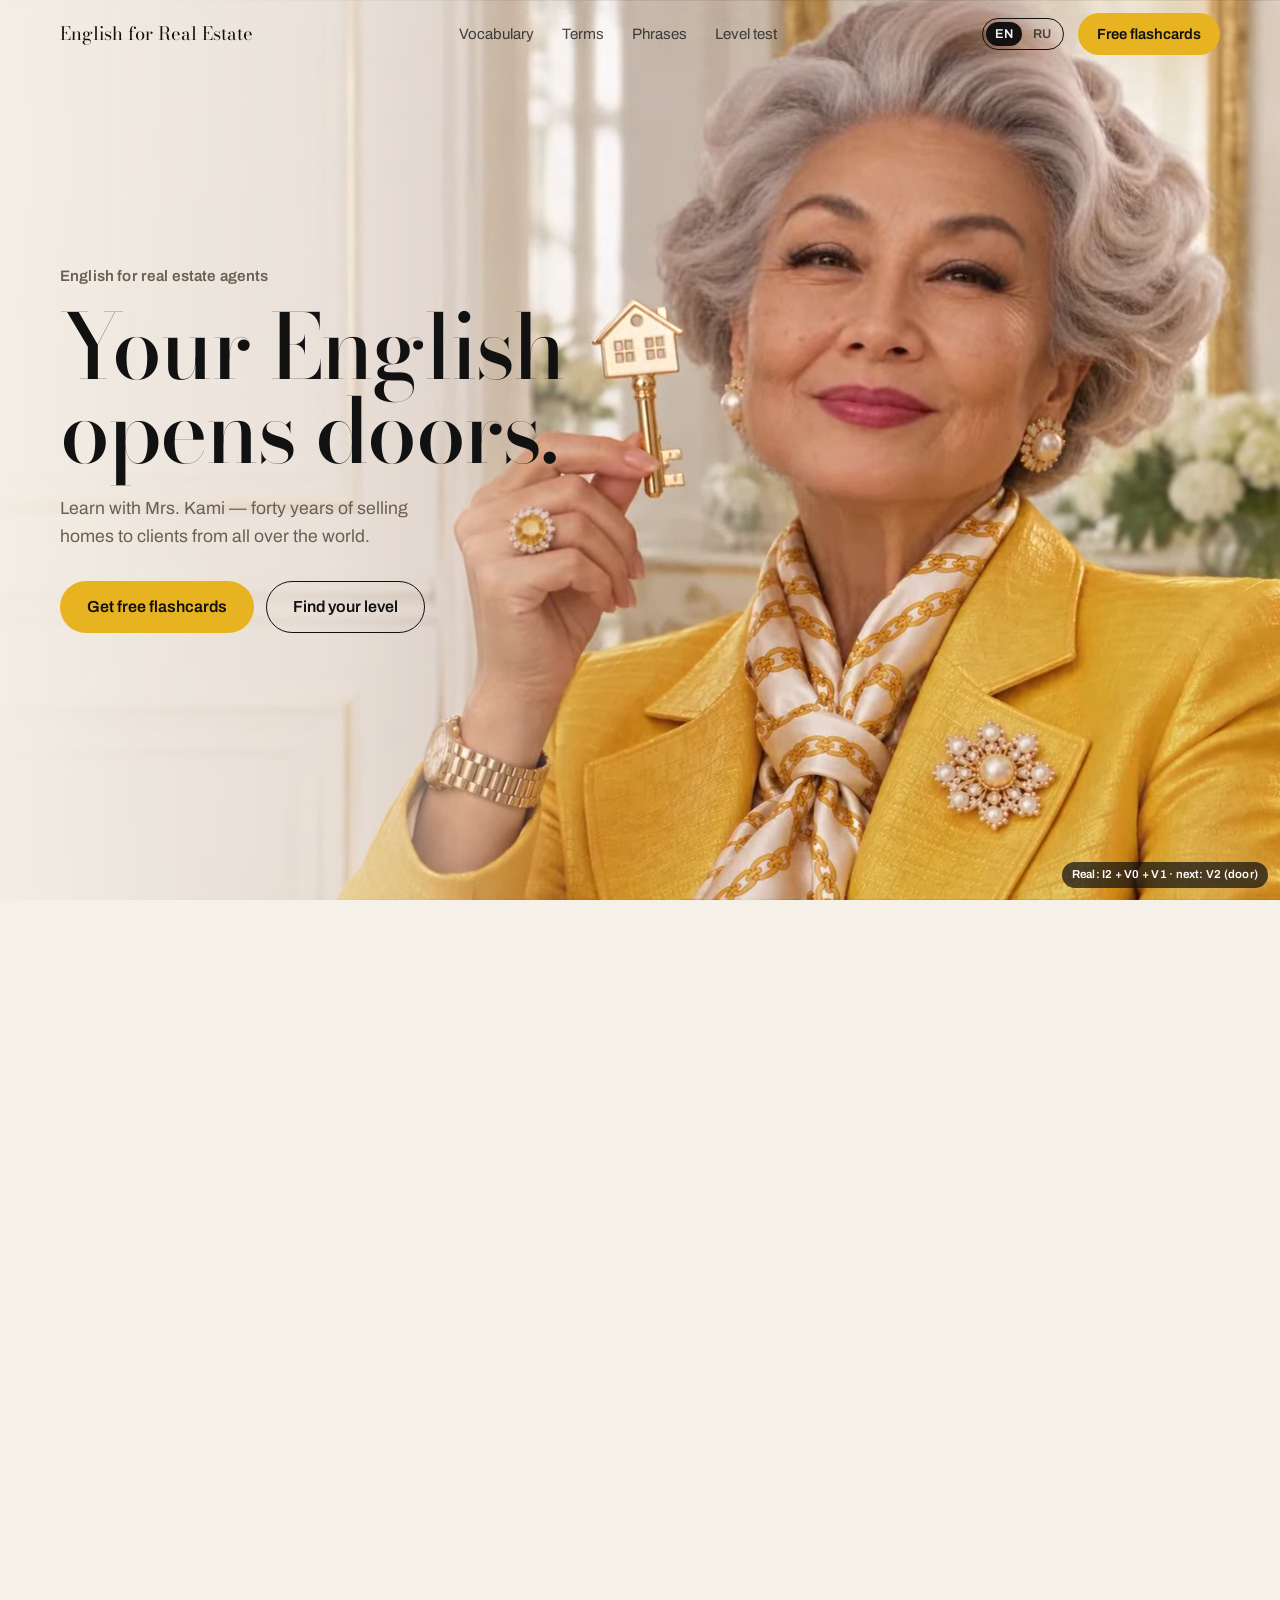
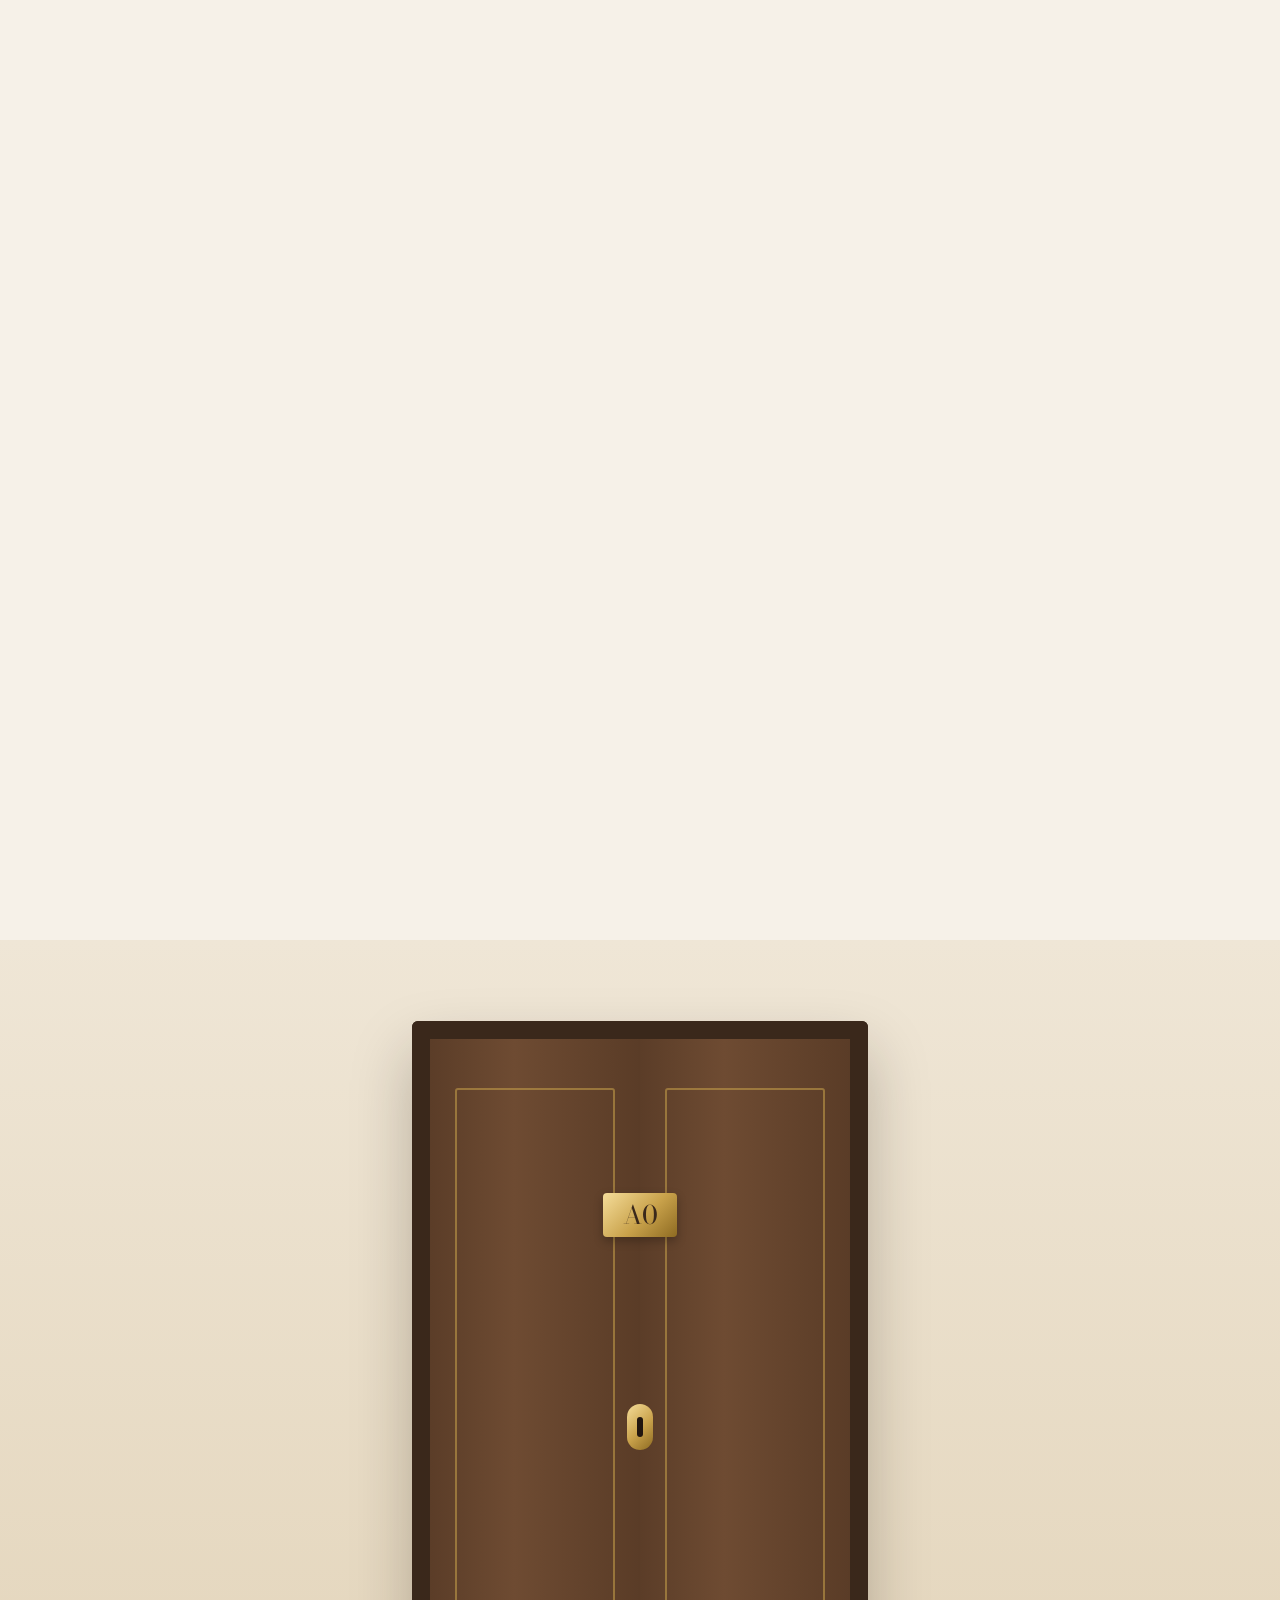
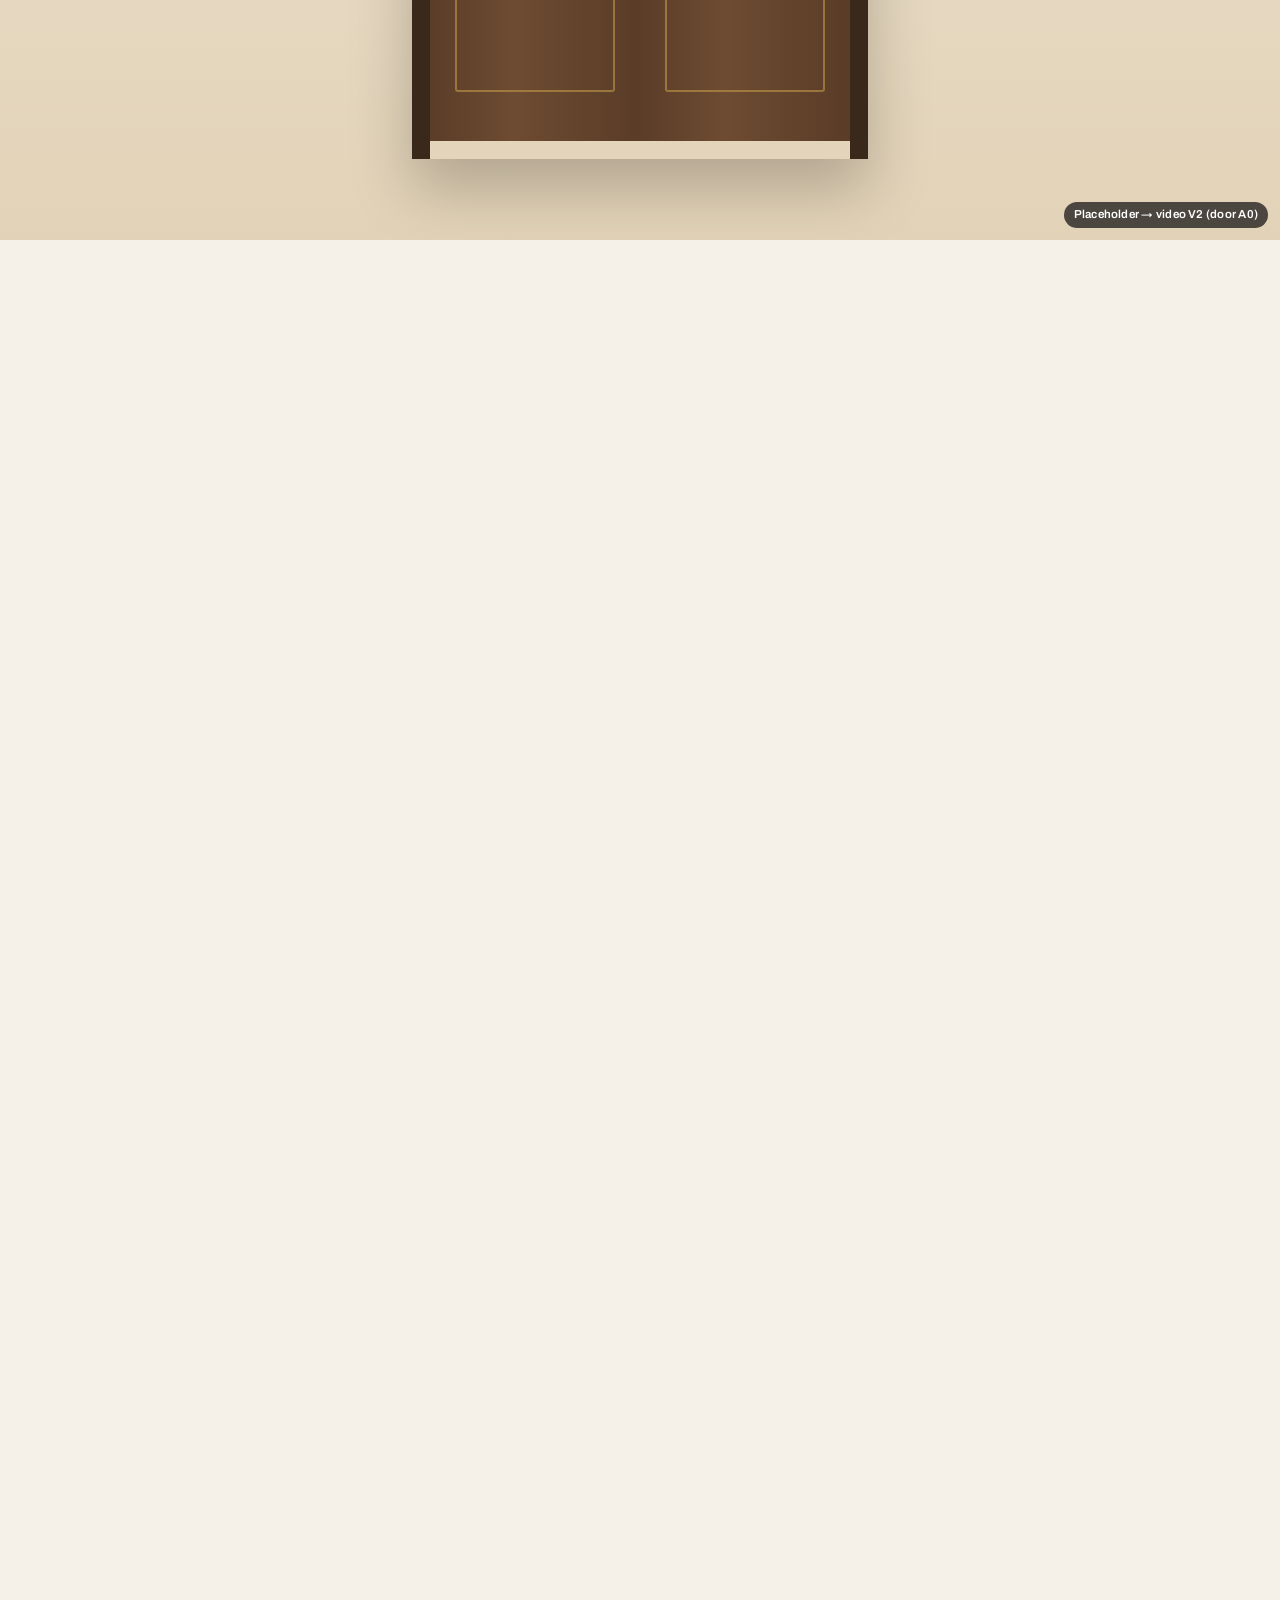
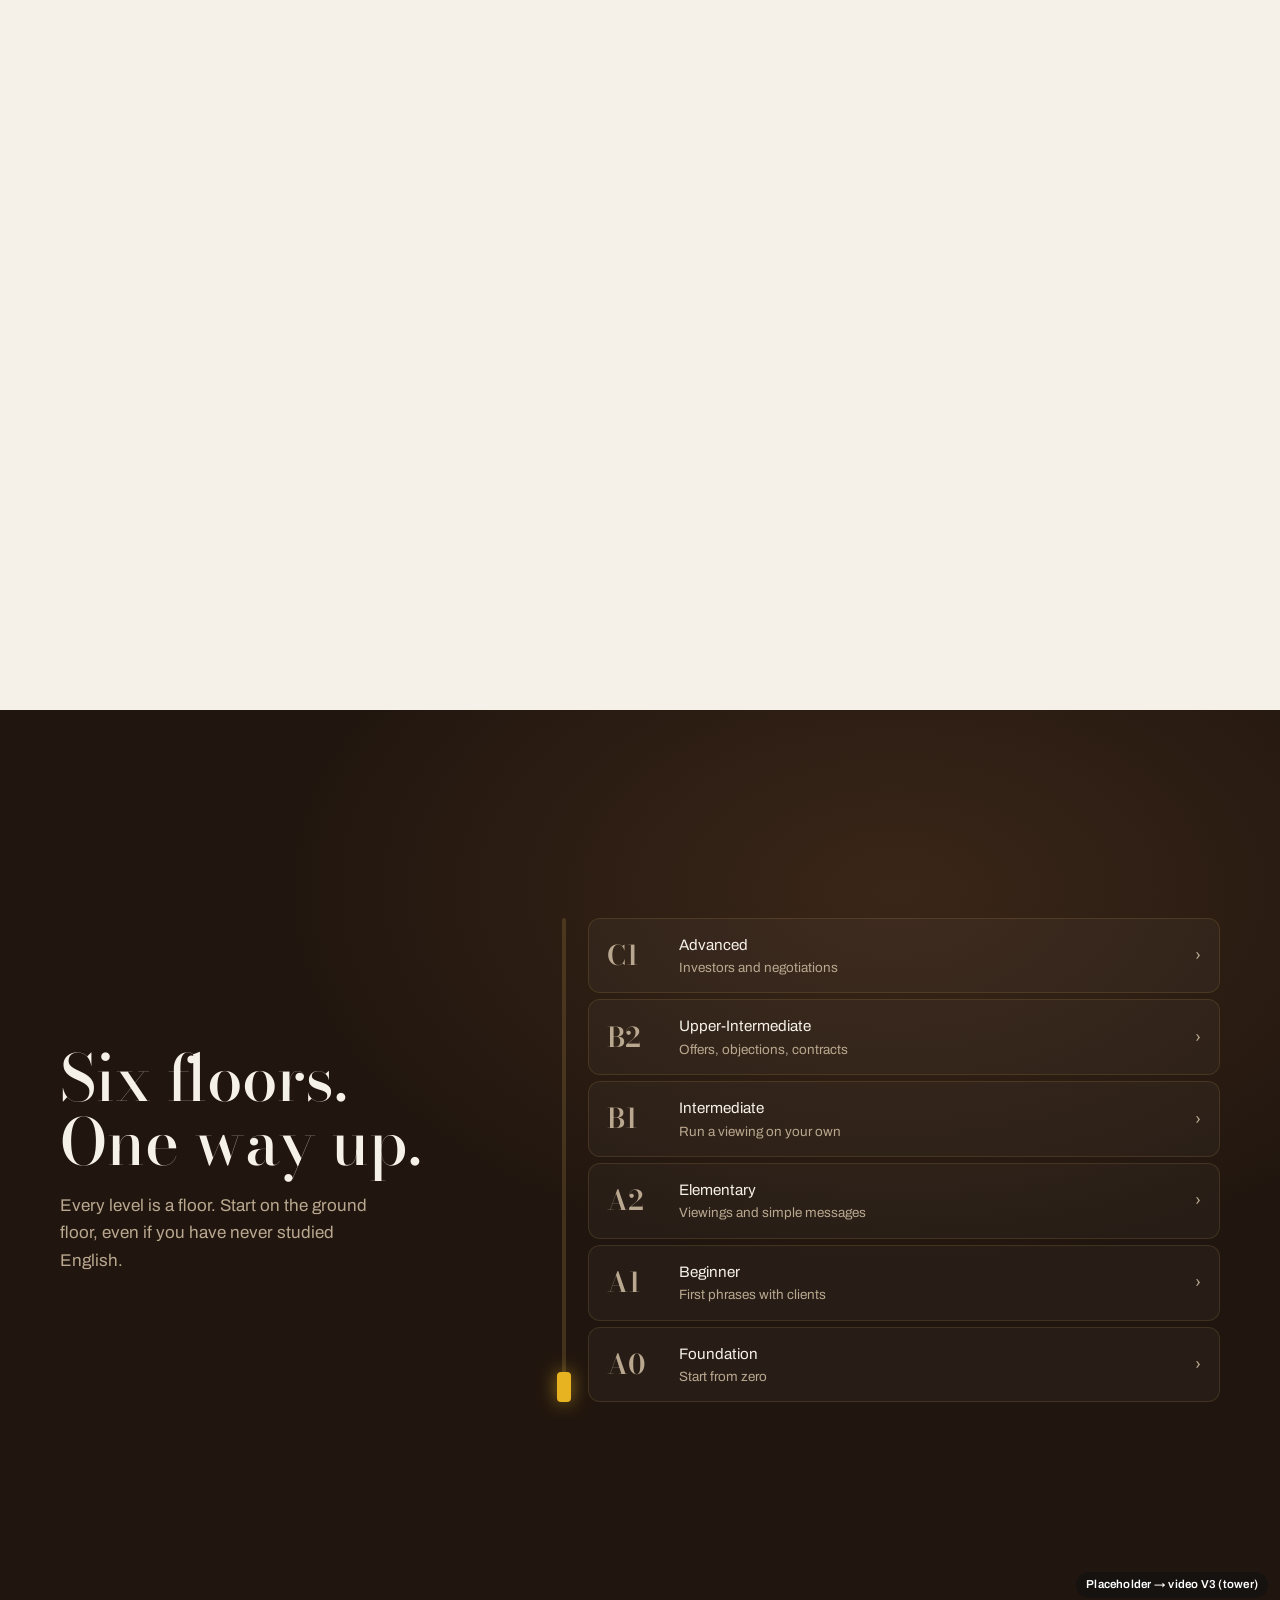
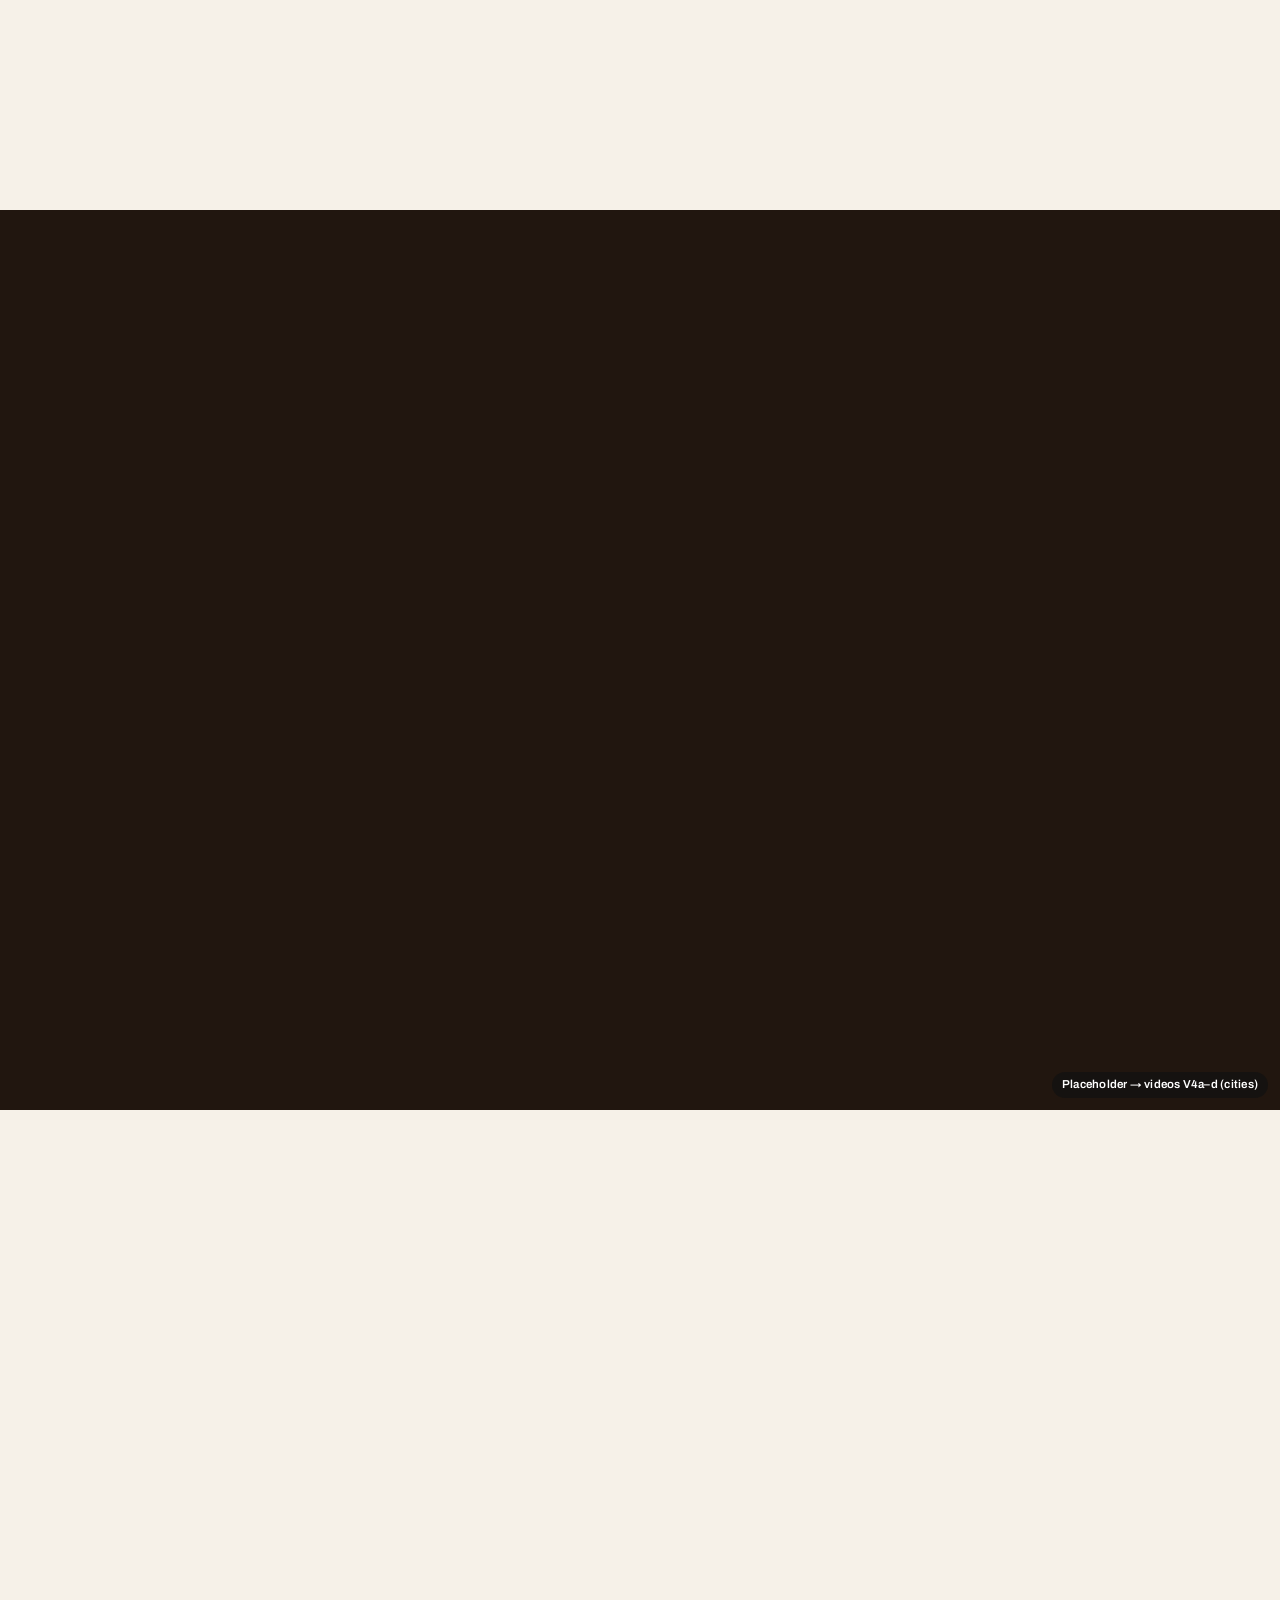
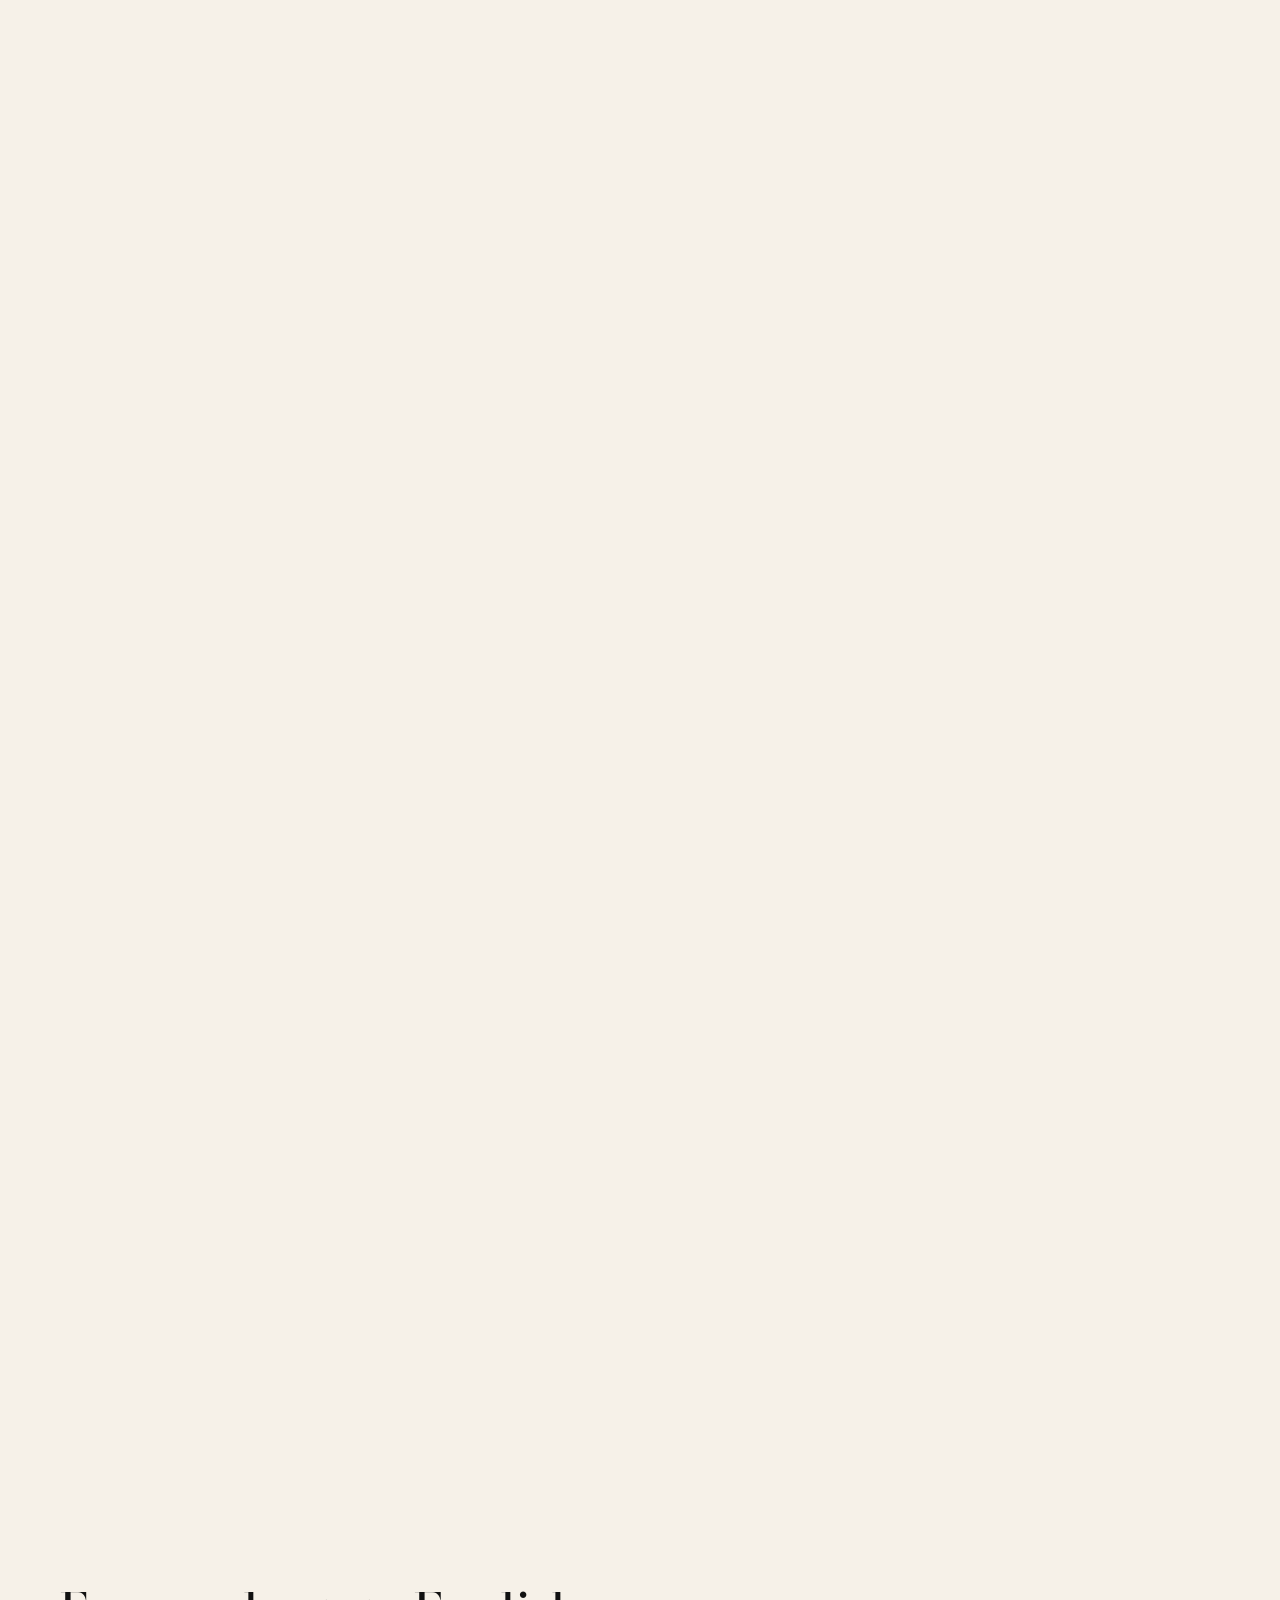
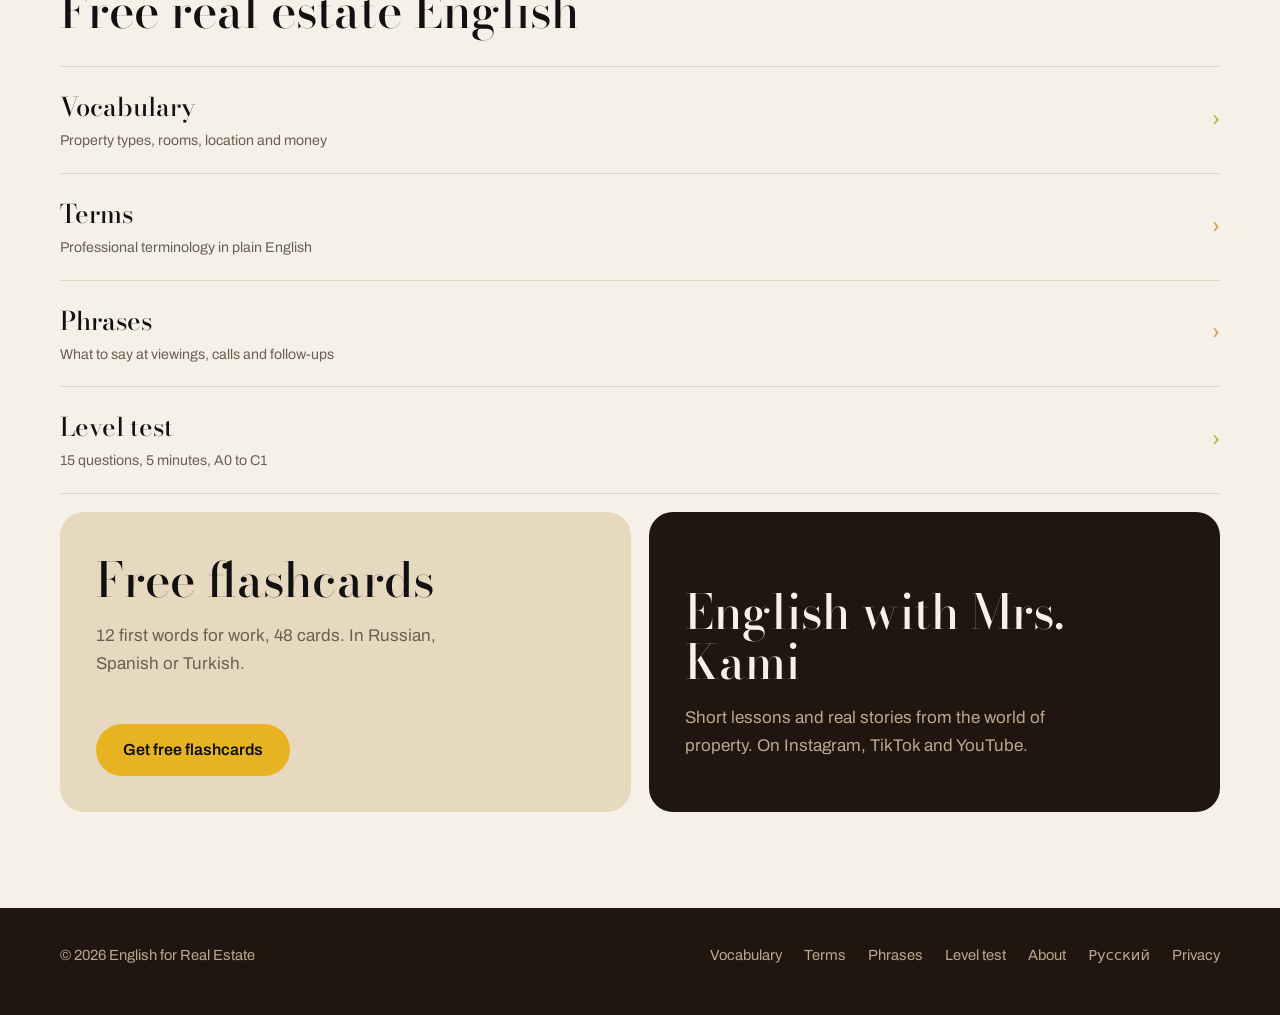
==== commit b2348006: "Redesign demo: V1 key scene scrubbed by scroll Co-Authored-By: Claude Opus 5.5 <noreply@anthropic.co" ====
--- a/redesign-demo/index.html
+++ b/redesign-demo/index.html
@@ -52,7 +52,9 @@
     .tag { position: absolute; right: 12px; bottom: 12px; z-index: 30; font: 600 .72rem/1 var(--sans); padding: 7px 10px; border-radius: 999px; background: rgba(17,17,17,.72); color: #fff; letter-spacing: .02em; }
 
     /* Scene 1 — Meet Mrs. Kami */
-    #s1 { height: 190svh; }
+    #s1 { height: 460svh; }
+    #film { position: absolute; inset: 0; width: 100%; height: 100%; opacity: 0; }
+    #s1 .caption { top: 15vh; bottom: auto; z-index: 3; color: var(--ink); text-shadow: 0 2px 24px rgba(246,241,232,.9); }
     #s1 .stage { display: grid; align-items: center; }
     .s1-grid { display: grid; gap: 28px; align-items: center; }
     @media (min-width: 900px) { .s1-grid { grid-template-columns: minmax(0, 640px); } }
@@ -183,16 +185,9 @@
           </div>
         </div>
       </div>
-      <span class="tag">Real: I2 + V0 · next: V1</span>
-    </div>
-  </section>
-
-  <!-- Scene 2 -->
-  <section class="scene" id="s2" aria-label="The golden key">
-    <div class="stage">
-      <div class="s2-kami" style="background-image:url('kami-poster.jpg')"></div>
+      <canvas id="film" aria-hidden="true"></canvas>
       <p class="caption" id="cap2">Forty years. Four continents.<br>One key.</p>
-      <span class="tag">Placeholder → video V1 (key leaves her palm)</span>
+      <span class="tag">Real: I2 + V0 + V1 · next: V2 (door)</span>
     </div>
   </section>
 
@@ -307,15 +302,44 @@
   const floors = [...document.querySelectorAll(".floor")], car = $("#car"), tower = $("#tower");
   const cities = [...document.querySelectorAll(".city")], names = [...document.querySelectorAll(".city-name")];
 
+  // V1 as a frame sequence on canvas (smooth scrubbing on every phone)
+  const hero = document.getElementById("hero");
+  const film = document.getElementById("film"), ctx = film.getContext("2d");
+  const small0 = innerWidth < 900, N = small0 ? 60 : 75, dir = small0 ? "v1m" : "v1d";
+  const imgs = new Array(N); let lastIdx = -1;
+  function load(i) { if (imgs[i]) return imgs[i]; const im = new Image(); im.decoding = "async"; im.src = `${dir}/${String(i + 1).padStart(3, "0")}.webp`; im.onload = () => { if (i === lastIdx) { lastIdx = -1; frame(); } }; return imgs[i] = im; }
+  function preload() { load(0); load(N - 1); for (let i = 1; i < N - 1; i++) load(i); }
+  function size() { const r = devicePixelRatio > 1 ? 1.5 : 1; film.width = innerWidth * r; film.height = innerHeight * r; lastIdx = -1; }
+  function drawFilm(t) {
+    let i = Math.round(t * (N - 1));
+    while (i > 0 && !(imgs[i] && imgs[i].complete && imgs[i].naturalWidth)) i--;
+    const im = imgs[i]; if (!im || !im.complete || !im.naturalWidth) { load(0); return; }
+    if (i === lastIdx) return; lastIdx = i;
+    const cw = film.width, ch = film.height, sc = Math.max(cw / im.naturalWidth, ch / im.naturalHeight);
+    const w = im.naturalWidth * sc, h = im.naturalHeight * sc;
+    const px = innerWidth < 900 ? .58 : .5;
+    ctx.drawImage(im, (cw - w) * px, (ch - h) * .3, w, h);
+  }
+  size();
+  addEventListener("resize", size);
+  addEventListener("load", preload);
+
   function frame() {
     const vw = innerWidth, vh = innerHeight, small = vw < 900;
-    const p1 = prog($("#s1")), p2 = prog($("#s2")), p3 = prog($("#s3")), p4 = prog($("#s4")), p5 = prog($("#s5"));
+    const p1 = prog($("#s1")), p3 = prog($("#s3")), p4 = prog($("#s4")), p5 = prog($("#s5"));
     const r1 = $("#s1").getBoundingClientRect(), r3 = $("#s3").getBoundingClientRect(), r4 = $("#s4").getBoundingClientRect();
 
     // Scene 1: slow push-in on Mrs. Kami, headline drifts up
-    $("#arch").style.transform = `scale(${lerp(1, 1.12, p1)})`; $("#arch").style.filter = `blur(${seg(p1, .5, 1) * 10}px)`;
-    $(".s1-text").style.transform = `translateY(${-60 * ease(p1)}px)`;
-    $(".s1-text").style.opacity = 1 - seg(p1, .55, 1);
+    // Scene 1–2 as one shot: live loop (V0) → crossfade into V1 → scroll scrubs V1 (key leaves her hand)
+    $("#arch").style.transform = `scale(${lerp(1, 1.04, seg(p1, 0, .16))})`;
+    $(".s1-text").style.transform = `translateY(${-50 * ease(seg(p1, 0, .16))}px)`;
+    $(".s1-text").style.opacity = 1 - seg(p1, .04, .14);
+    const fade = seg(p1, .1, .135);
+    $("#film").style.opacity = fade;
+    if (hero) { if (fade > .01 && !hero.paused) hero.pause(); else if (fade <= .01 && hero.paused) hero.play().catch(() => {}); }
+    drawFilm(seg(p1, .16, .92));
+    $("#film").style.filter = `blur(${seg(p1, .94, 1) * 8}px)`;
+    $("#cap2").style.opacity = seg(p1, .6, .72) * (1 - seg(p1, .9, .98));
 
     // The key: appears in her hand (end of scene 1), floats to centre and spins (scene 2), flies to the keyhole and turns (scene 3)
     const arch = $("#arch").getBoundingClientRect();
@@ -327,15 +351,8 @@
     const holeP = { x: hole.left + hole.width / 2, y: hole.top + hole.height / 2 - (small ? 40 : 52) };
     let x = hand.x, y = hand.y, s = .55, ry = 0, rz = 0, op = 0;
 
-    if (r3.top > 0) {                                    // scenes 1–2
-      const lift = seg(p1, .45, 1);                      // leaves the palm
-      op = seg(p1, .55, .7);
-      const t = ease(clamp(lift * .35 + p2 * .65));
-      x = lerp(hand.x, centre.x, t); y = lerp(hand.y, centre.y, t) - Math.sin(t * Math.PI) * 40;
-      s = lerp(.55, small ? 1.5 : 1.9, t);
-      ry = (lift * 120 + p2 * 600);
-      rz = lerp(-18, 0, t);
-      if (r1.bottom < 0) op = 1;
+    if (r3.top > 0) {                                    // scenes 1–2: the key lives inside the video
+      op = 0;
     } else {                                             // scene 3
       op = 1 - seg(p3, .62, .72);
       const t = ease(seg(p3, 0, .32));
@@ -347,7 +364,6 @@
     key.style.opacity = op;
     key.style.transform = `translate(-50%, -50%) translate(${x - vw / 2}px, ${y - vh / 2}px) scale(${s})`;
     k3d.style.transform = `rotateZ(${rz}deg) rotateY(${ry}deg)`;
-    $("#cap2").style.opacity = seg(p2, .25, .45) * (1 - seg(p2, .8, .95));
 
     // Scene 3: doors open, camera walks through, light fills the screen
     const open = ease(seg(p3, .5, .72));
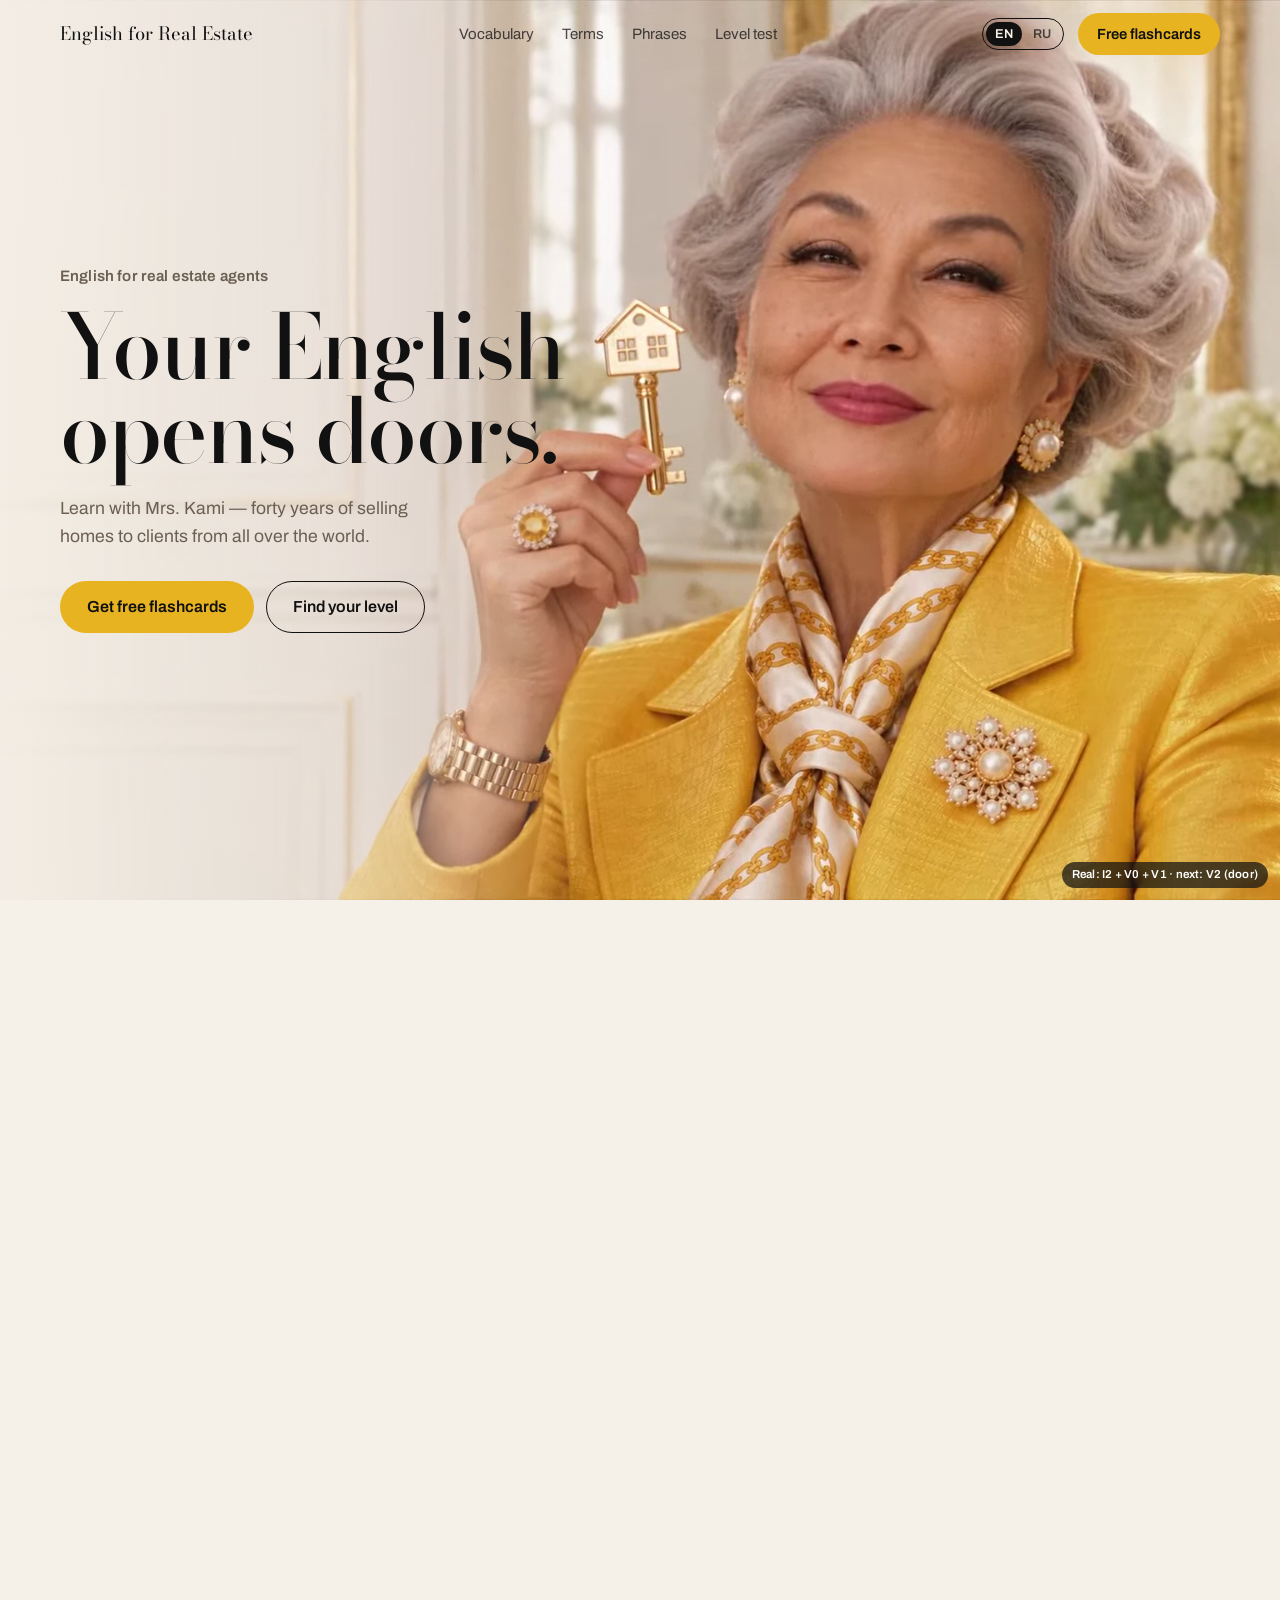
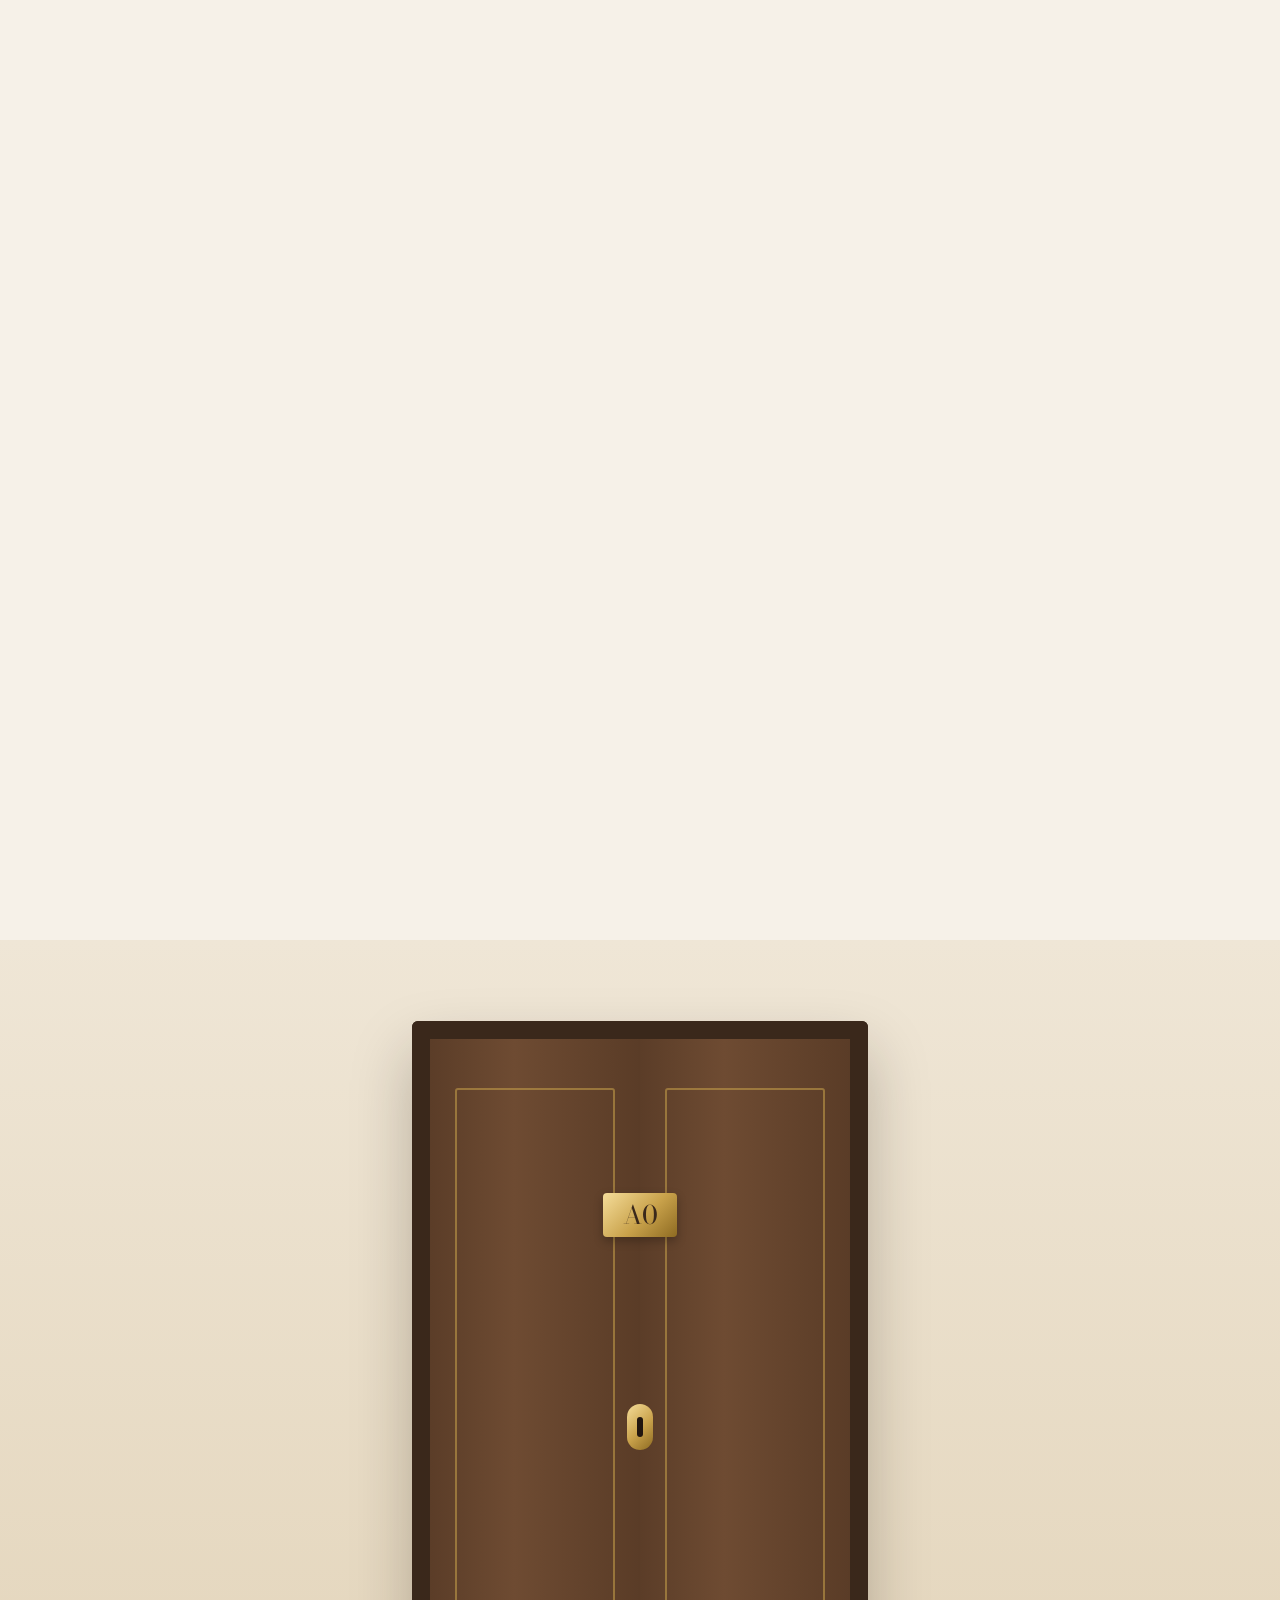
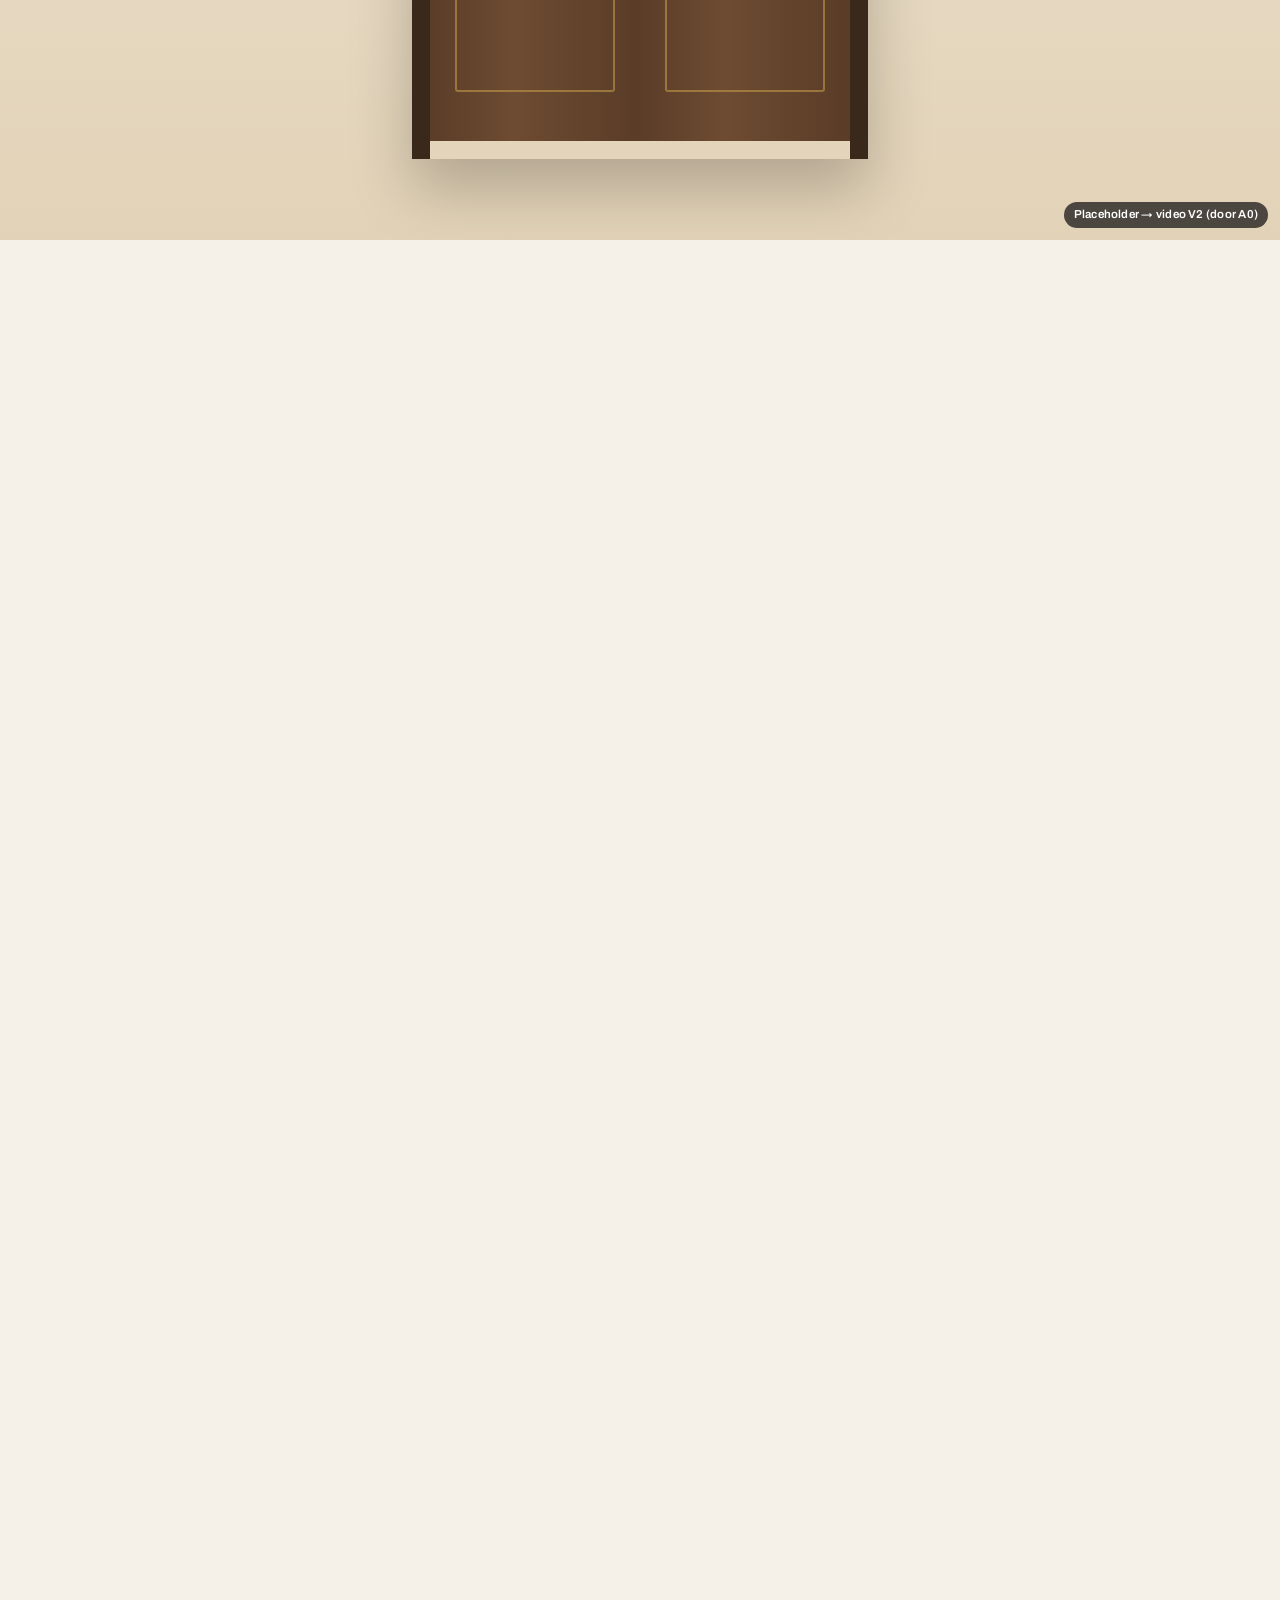
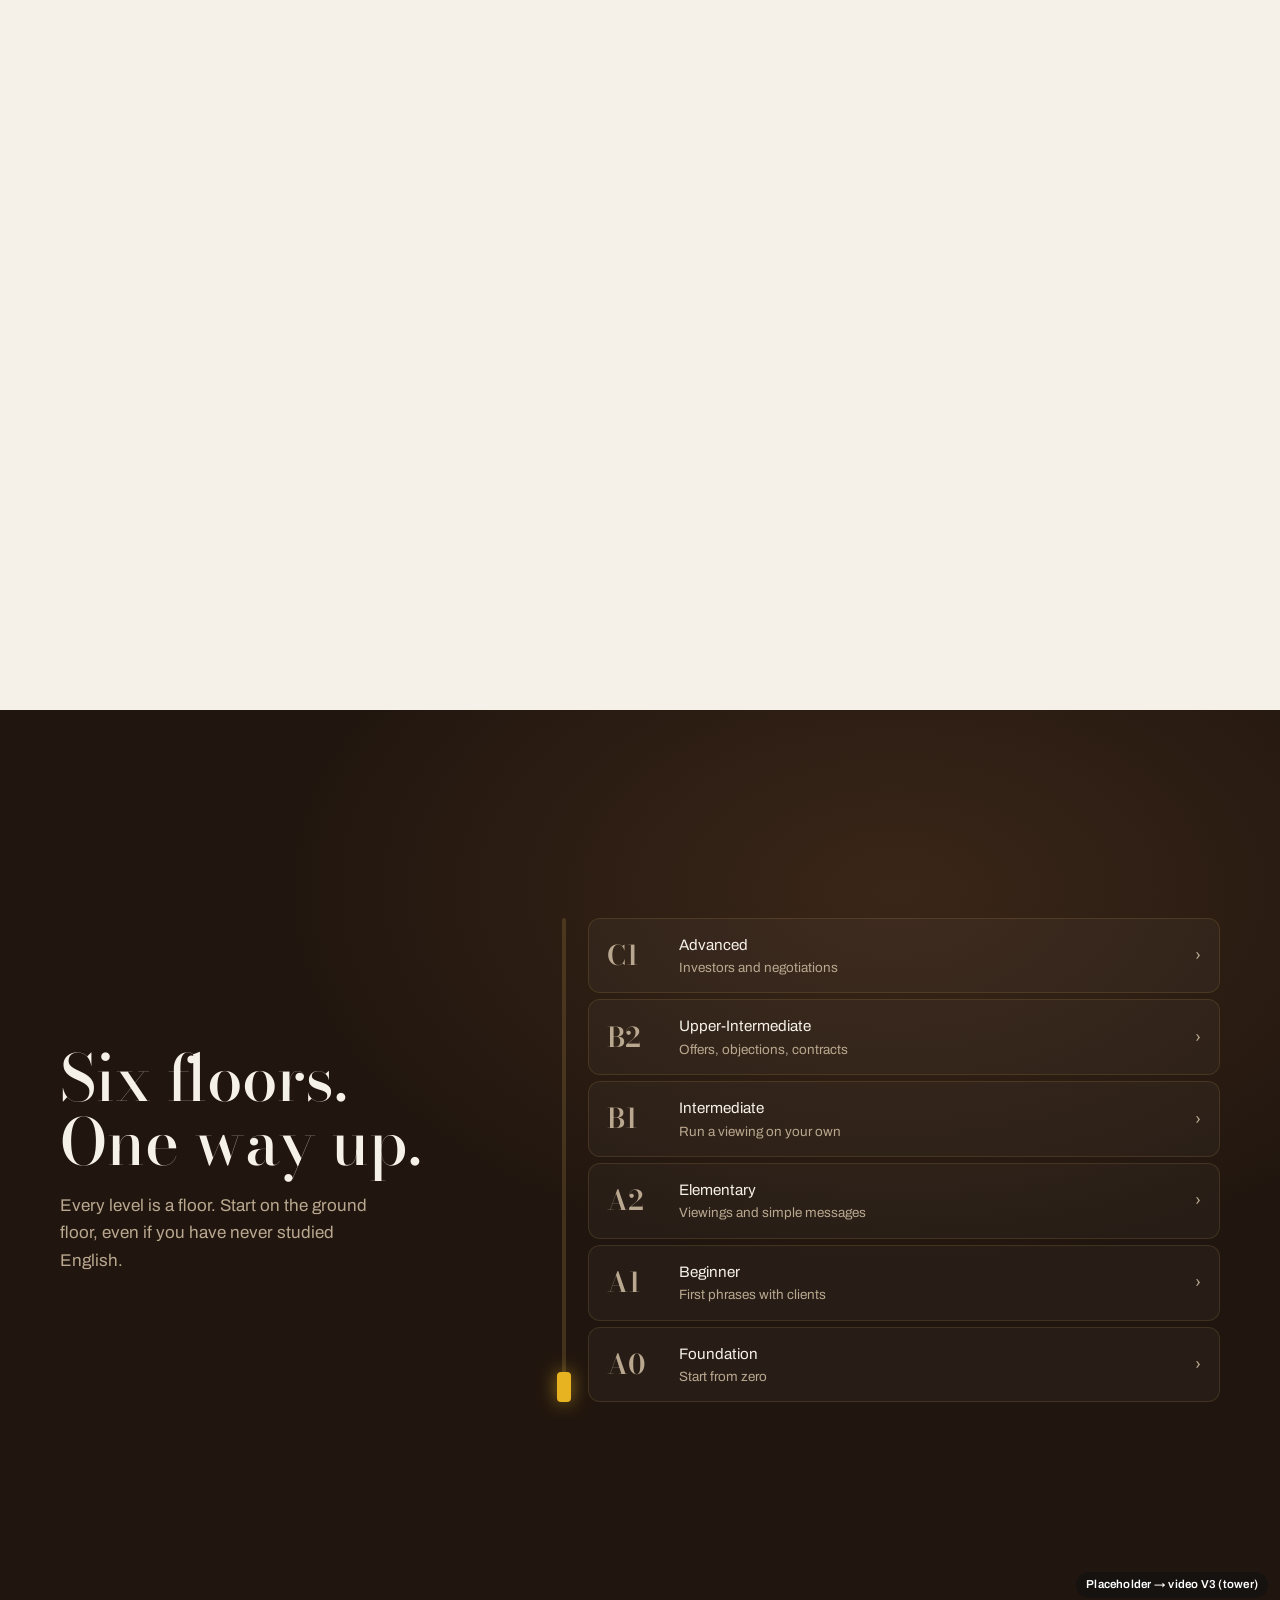
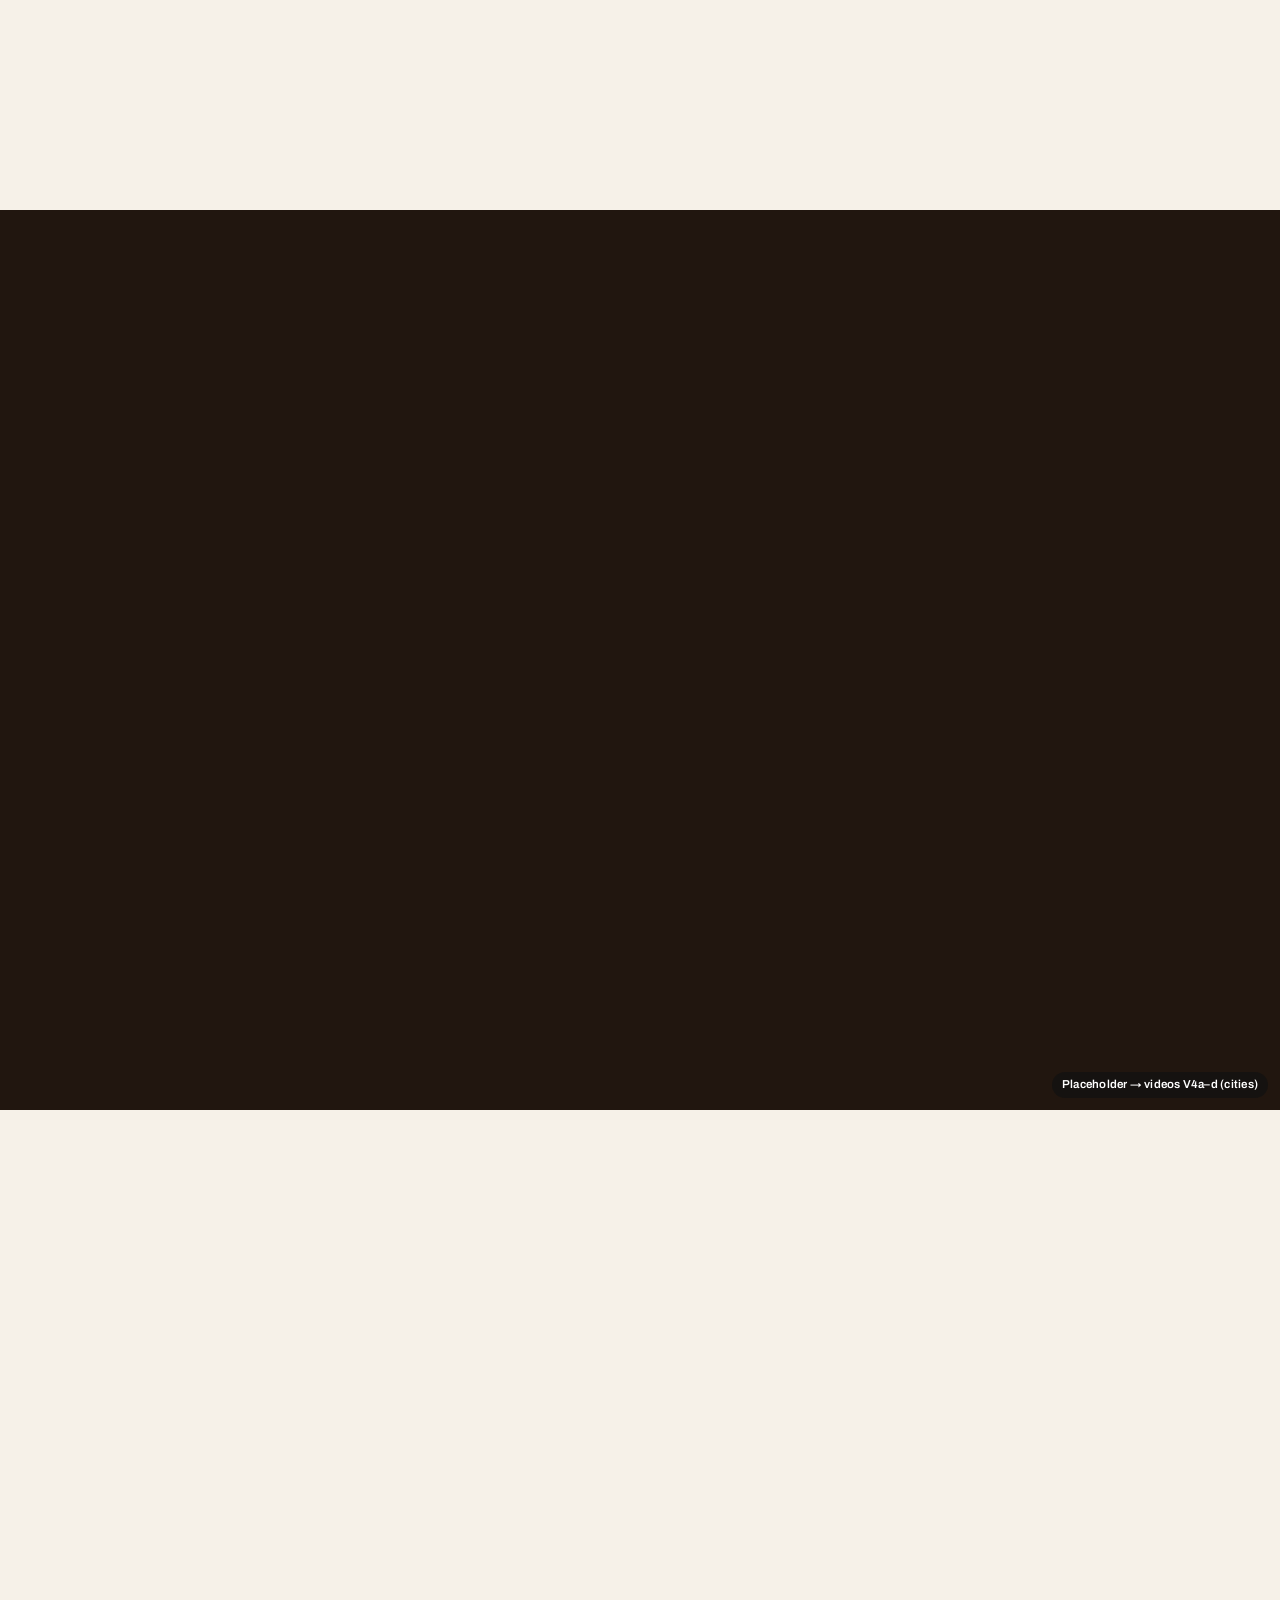
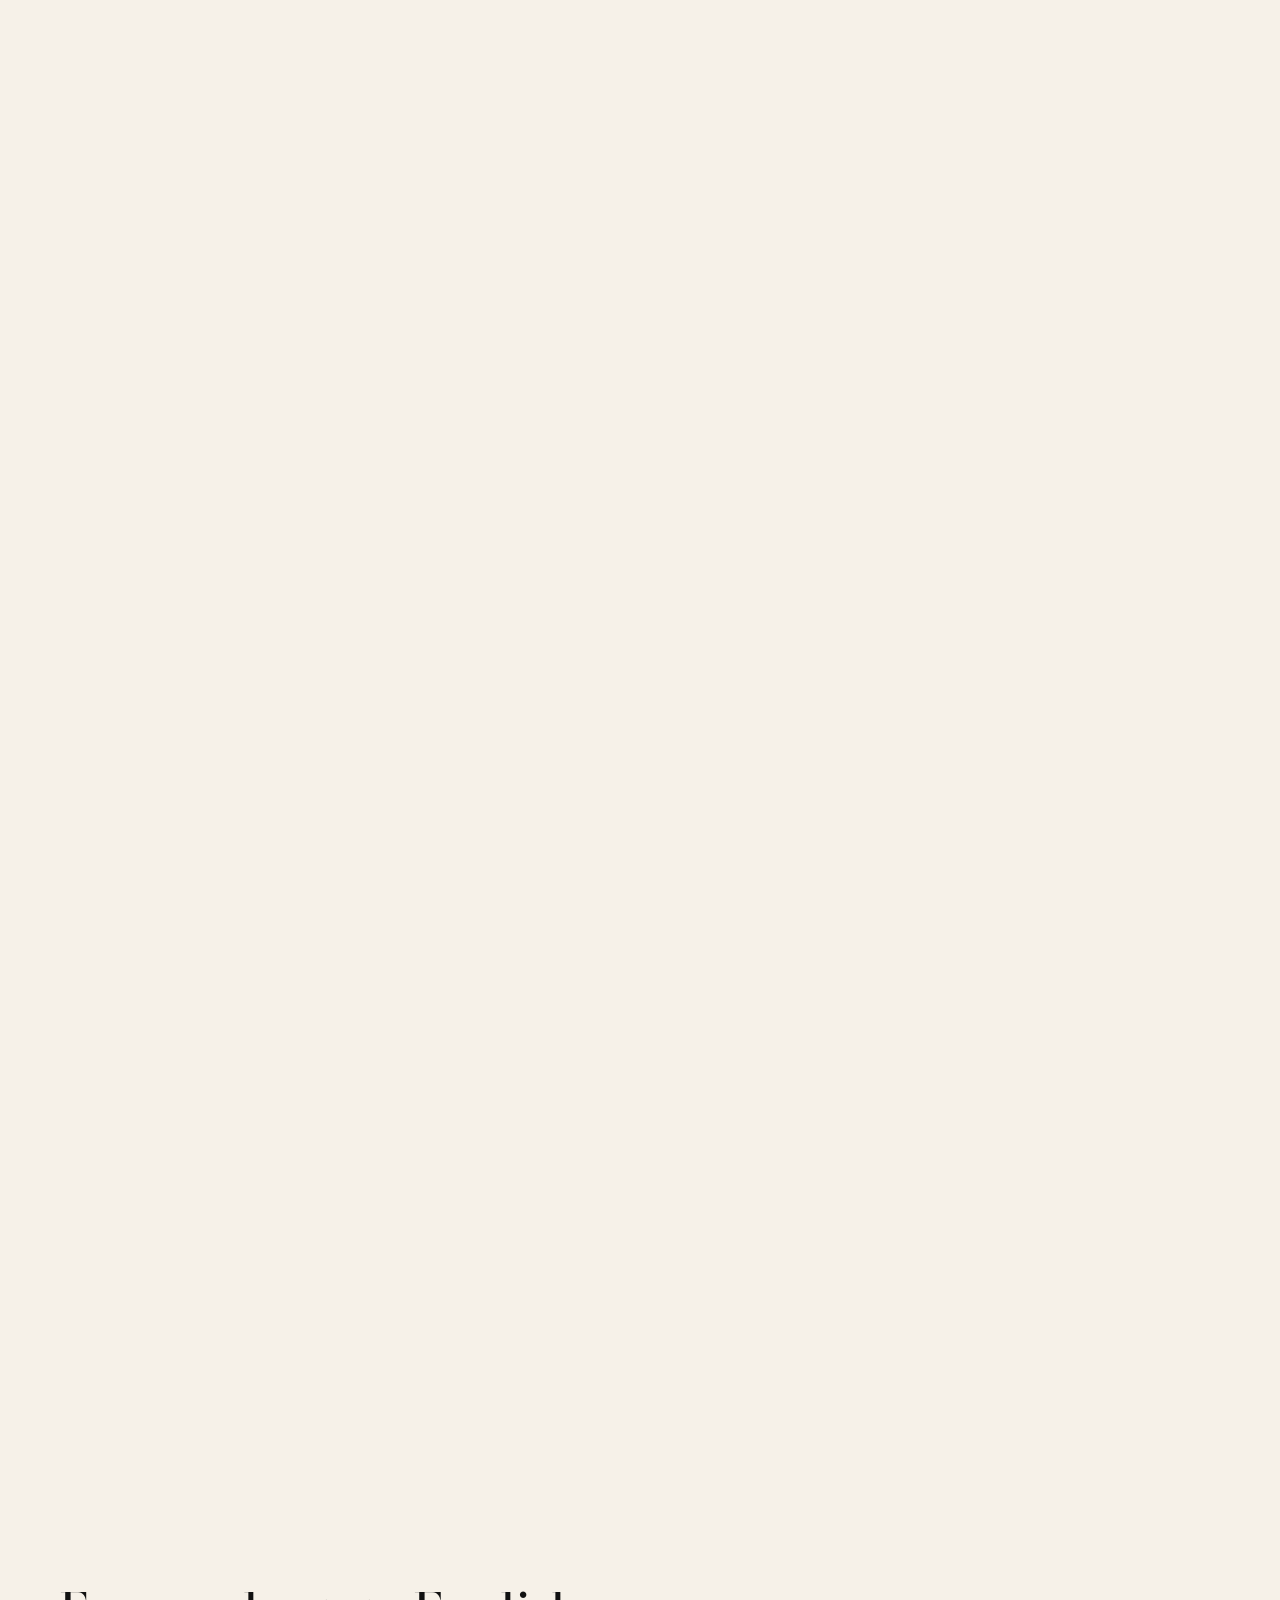
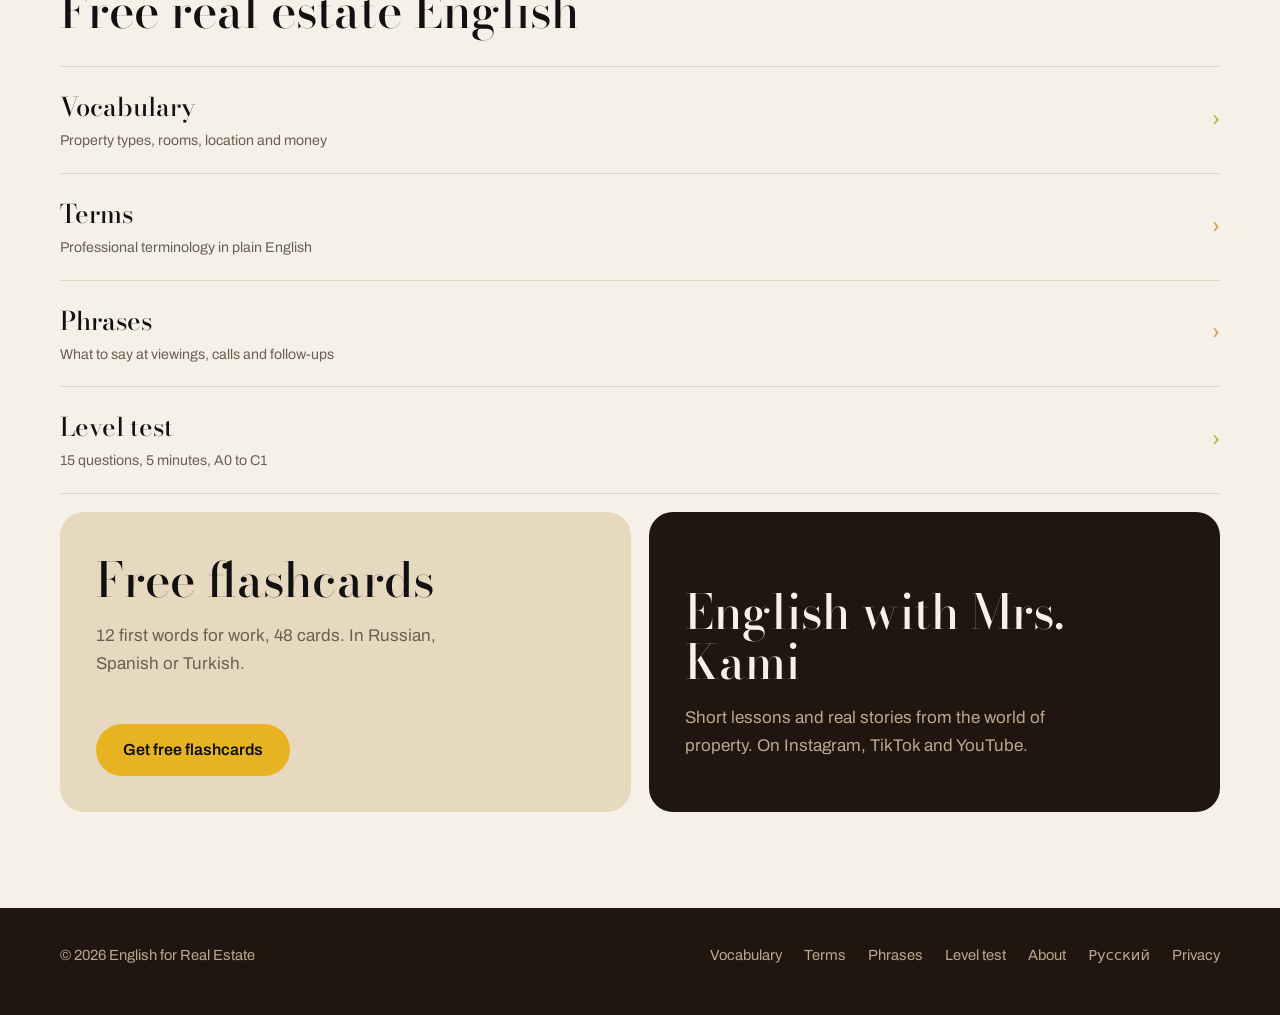
==== commit 8c9314f2: "Redesign demo: show more of Mrs. Kami on phones Co-Authored-By: Claude Opus 5.5 <noreply@anthropic.c" ====
--- a/redesign-demo/index.html
+++ b/redesign-demo/index.html
@@ -68,7 +68,7 @@
     @media (max-width: 899px) {
       #s1 .stage { align-items: end; padding-bottom: 40px; }
       .s1-bg video { object-position: 58% 30%; }
-      .s1-bg::after { background: linear-gradient(0deg, rgba(246,241,232,.98) 0%, rgba(246,241,232,.9) 38%, rgba(246,241,232,0) 66%); }
+      .s1-bg::after { background: linear-gradient(0deg, rgba(246,241,232,.97) 0%, rgba(246,241,232,.88) 32%, rgba(246,241,232,0) 54%); }
     }
 
     /* The key (shared by scenes 1–3) */
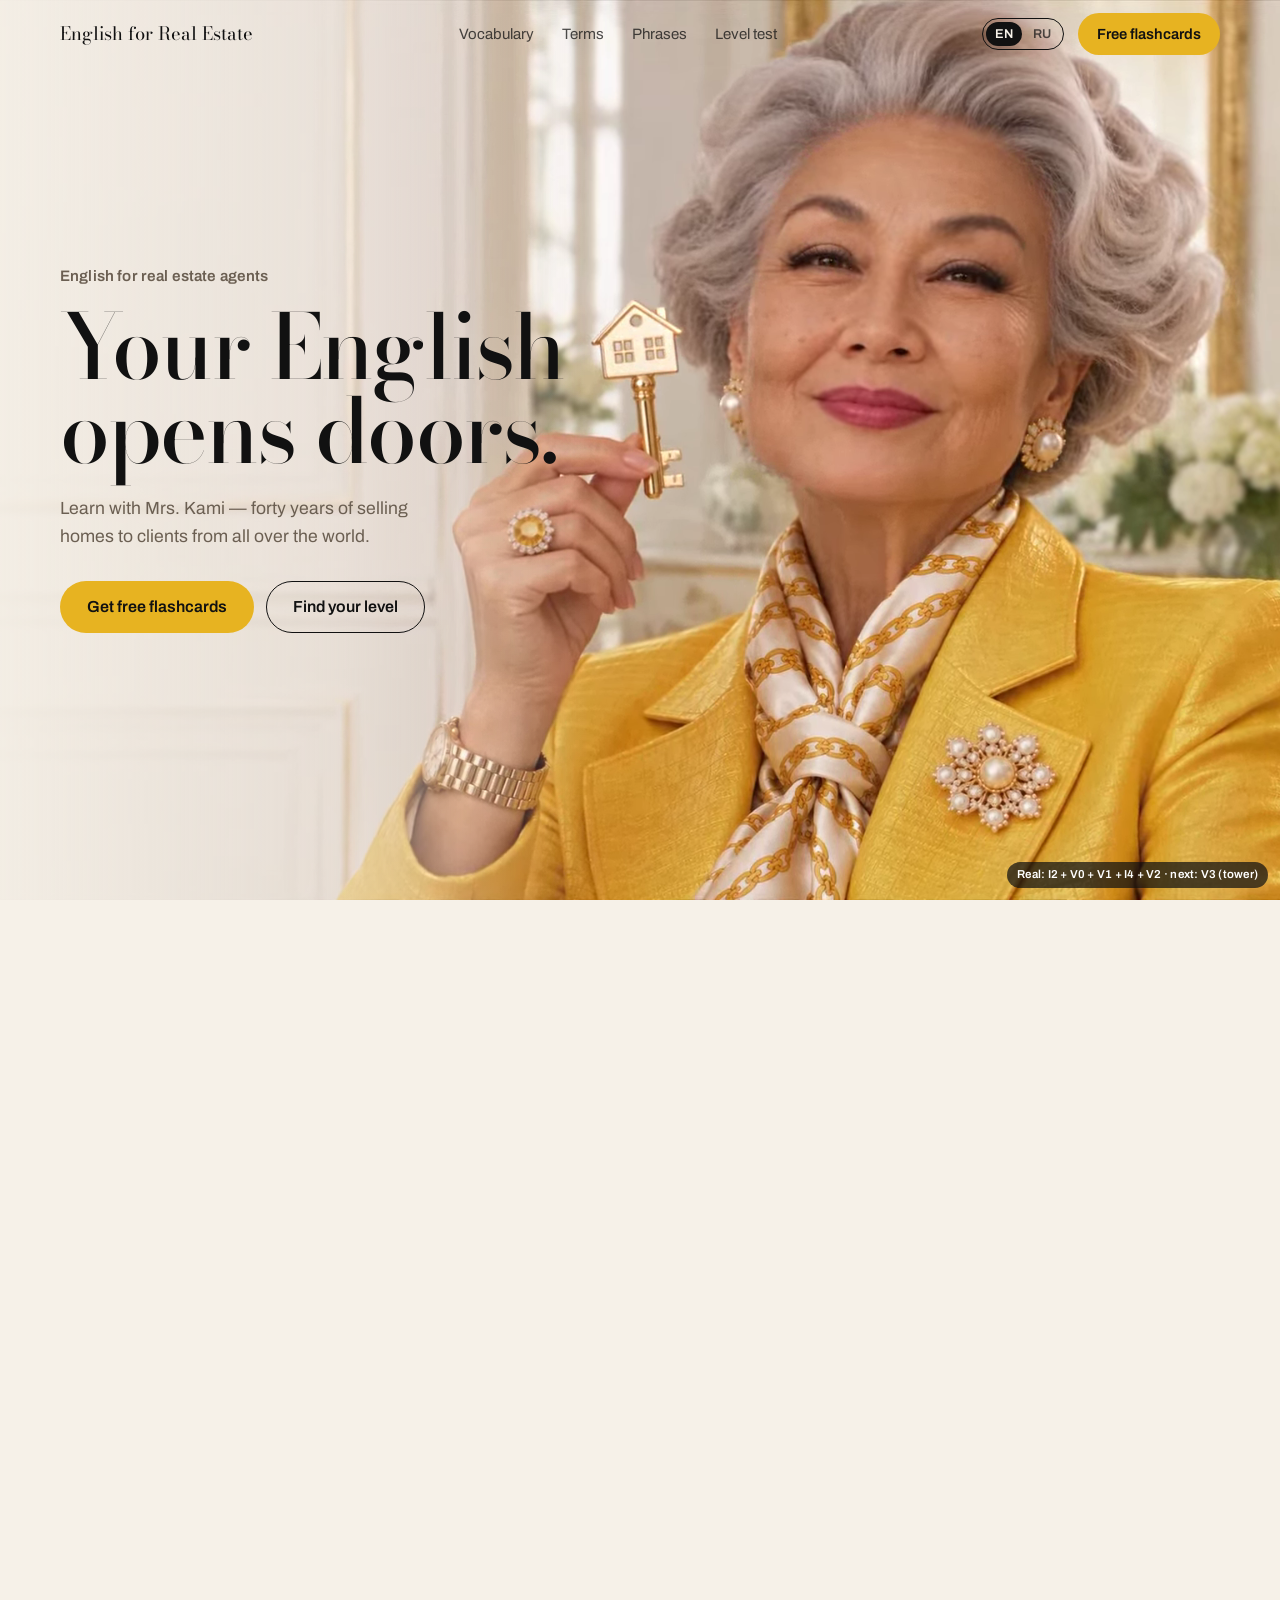
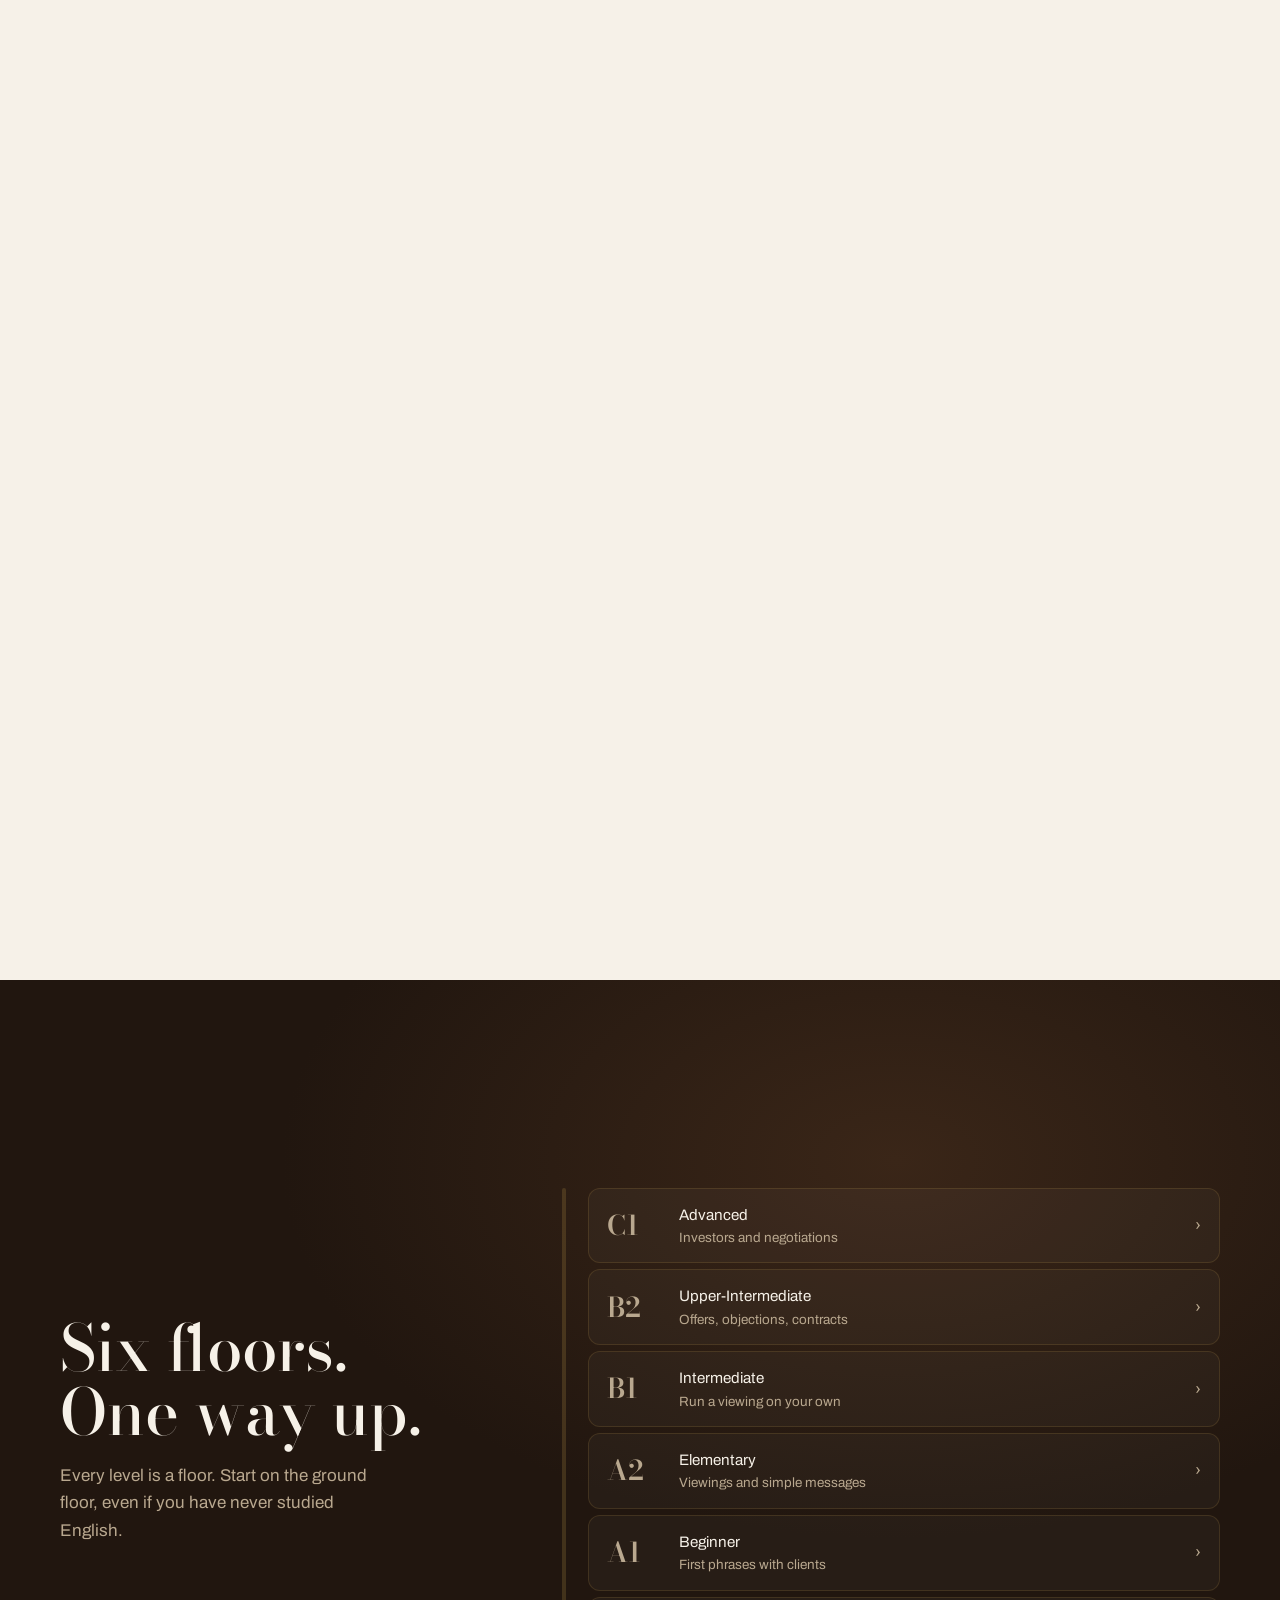
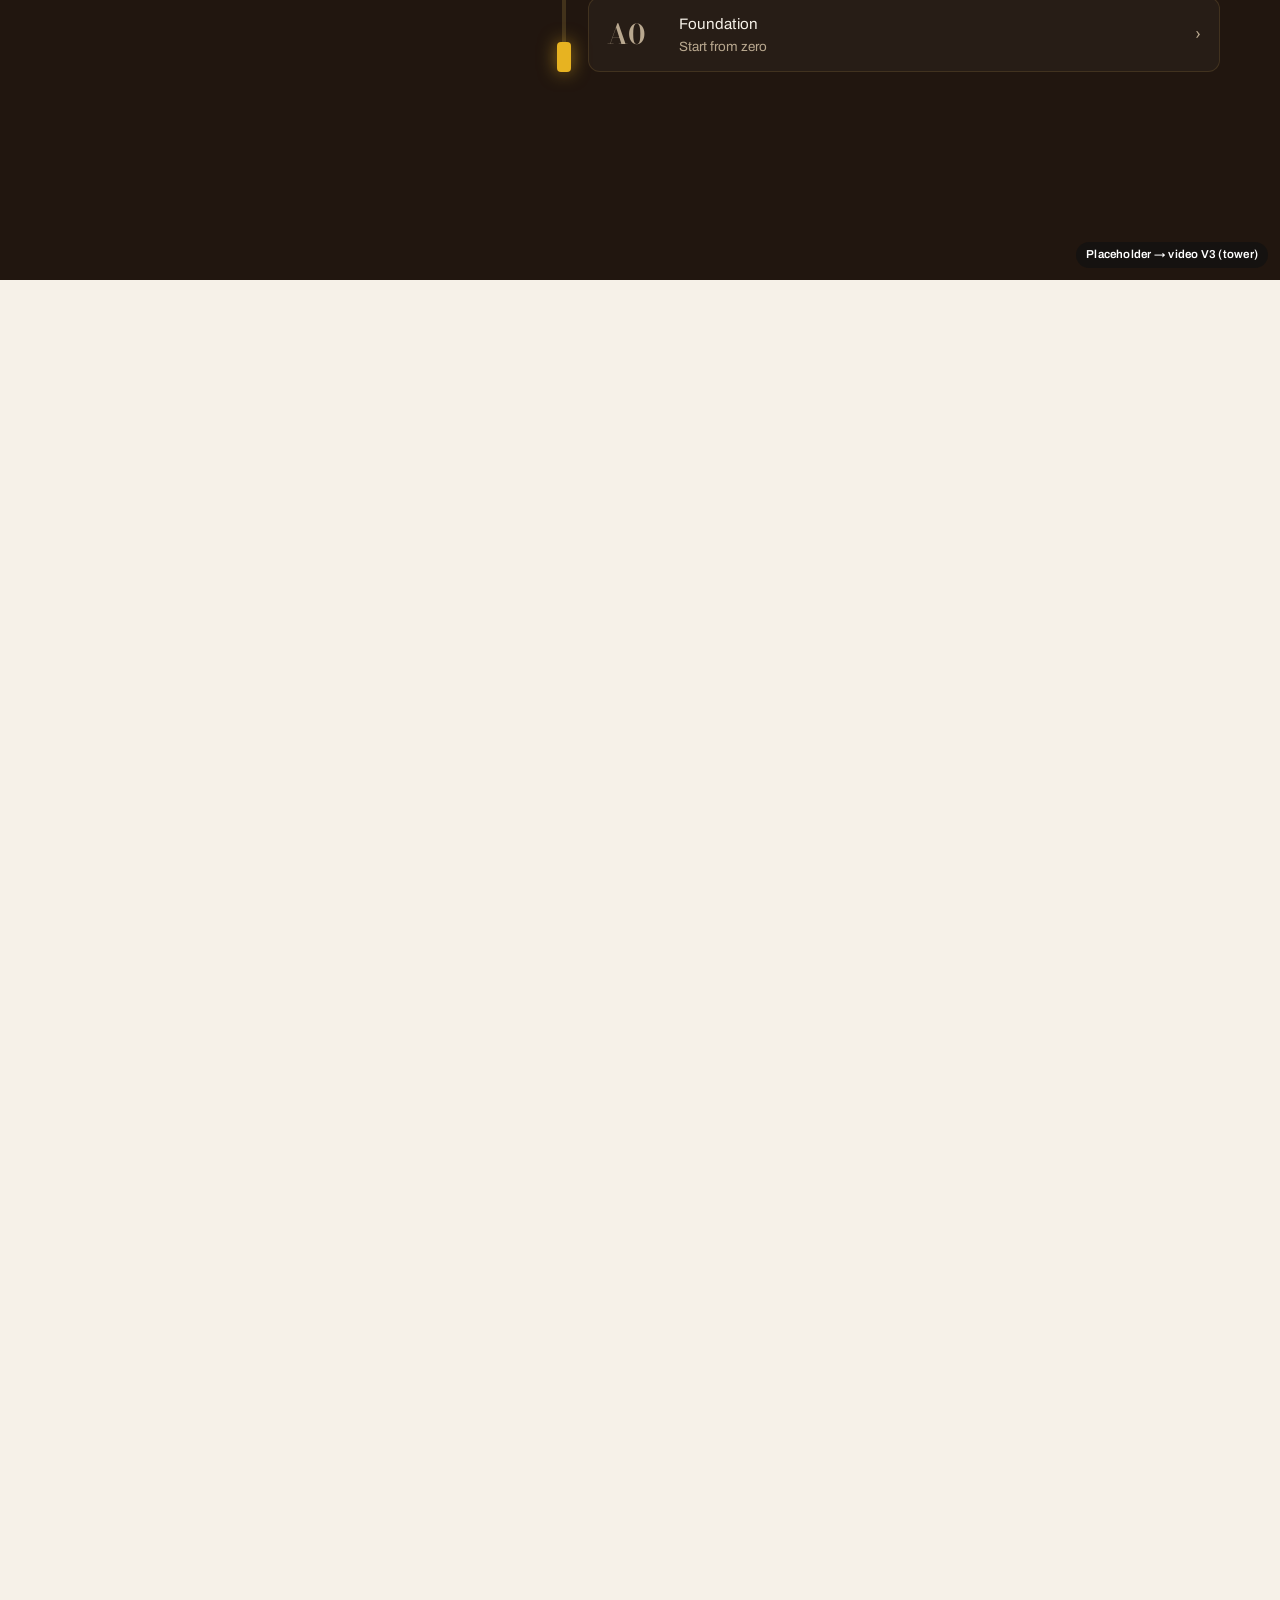
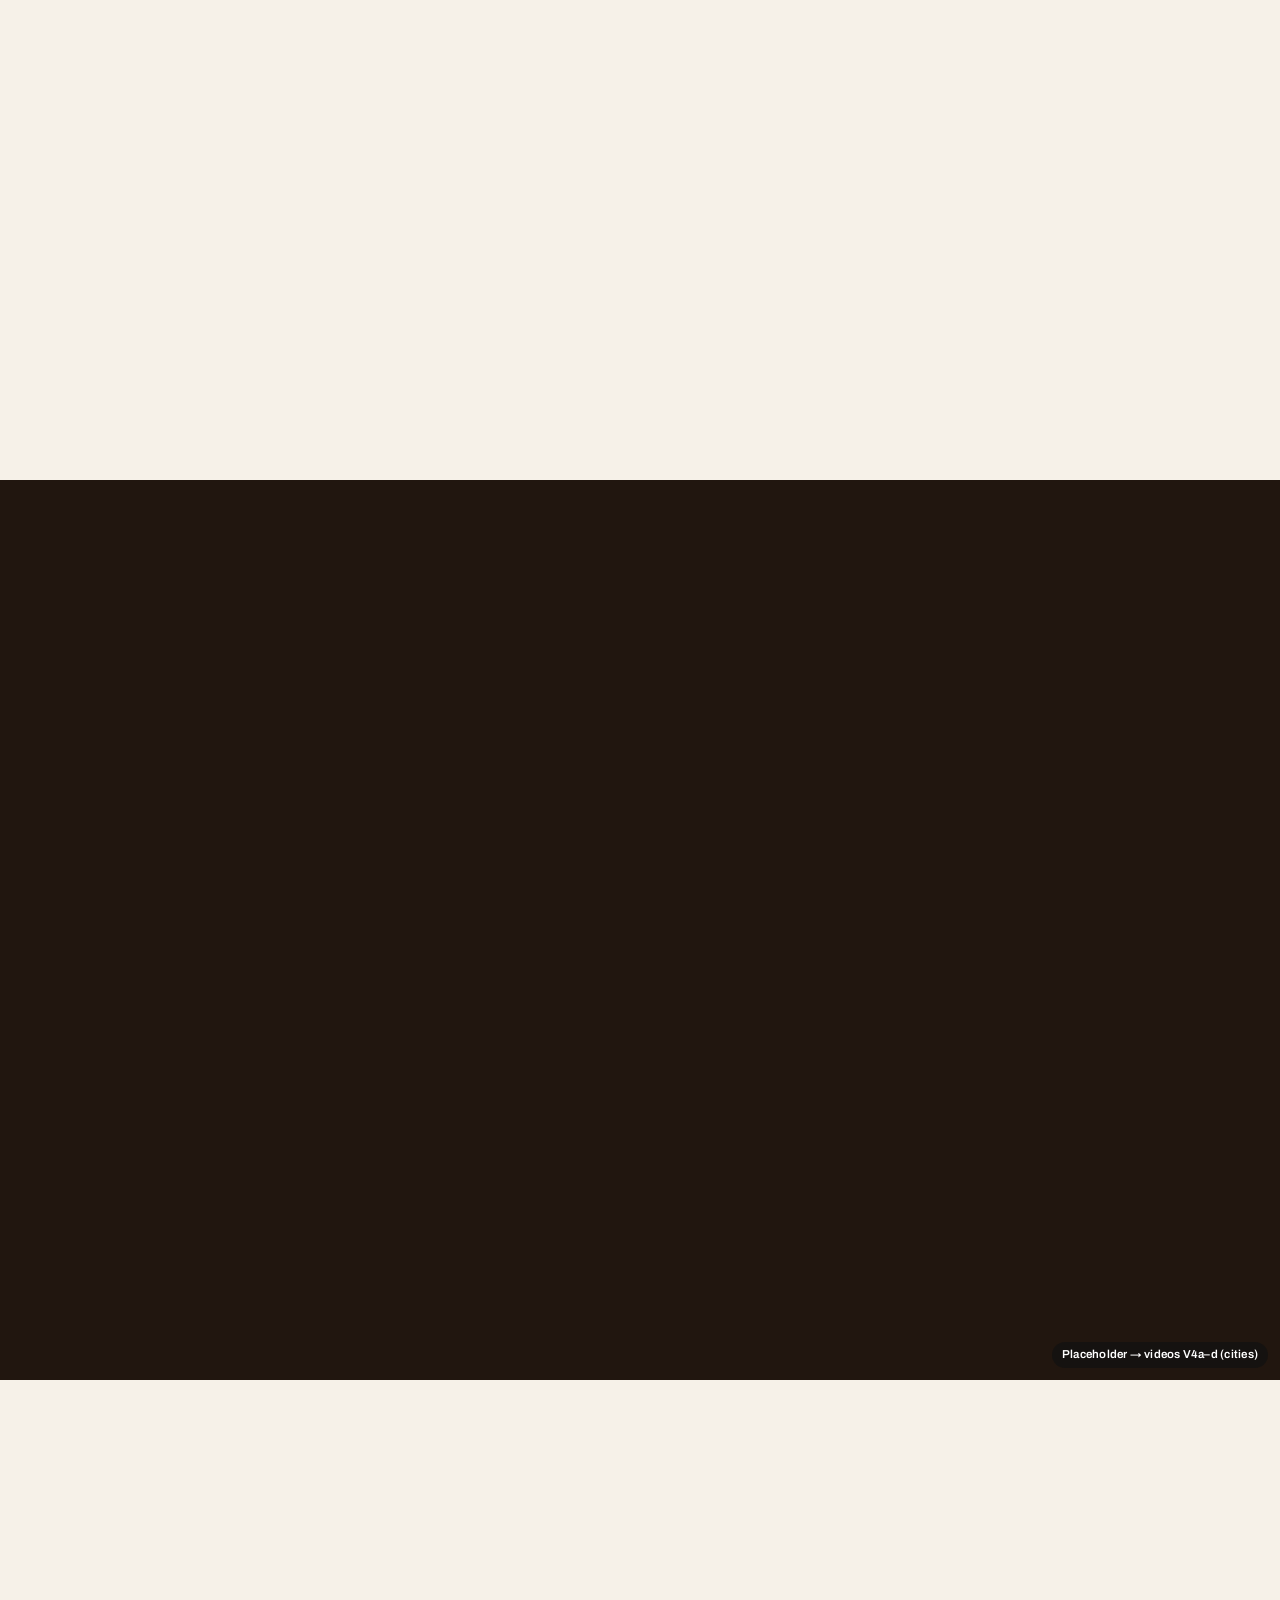
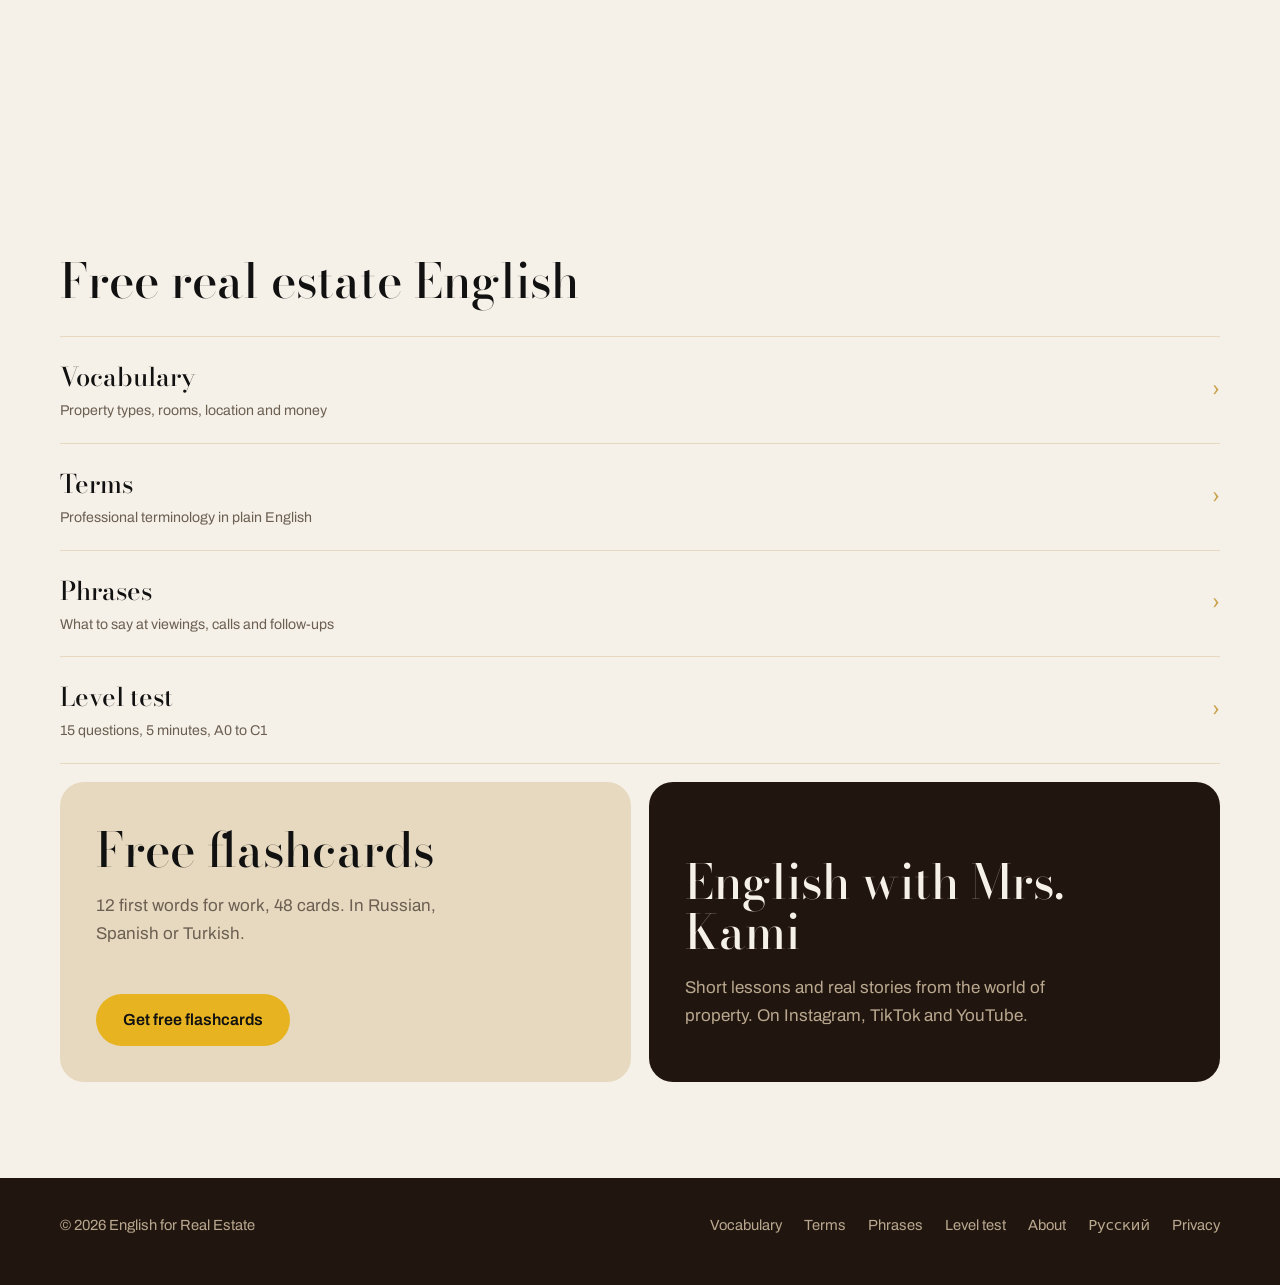
==== commit 419d99e2: "Redesign demo: one continuous shot from Mrs. Kami to door A0 (V1 + V2) Co-Authored-By: Claude Opus 5" ====
--- a/redesign-demo/index.html
+++ b/redesign-demo/index.html
@@ -52,7 +52,10 @@
     .tag { position: absolute; right: 12px; bottom: 12px; z-index: 30; font: 600 .72rem/1 var(--sans); padding: 7px 10px; border-radius: 999px; background: rgba(17,17,17,.72); color: #fff; letter-spacing: .02em; }
 
     /* Scene 1 — Meet Mrs. Kami */
-    #s1 { height: 460svh; }
+    #s1 { height: 820svh; }
+    #s1 .whiteout { z-index: 4; }
+    @media (min-width: 900px) { #s1 .caption { top: auto; bottom: 12vh; left: 6vw; right: auto; text-align: left; max-width: 22ch; } }
+    #cap3 { z-index: 3; color: var(--ivory); text-shadow: 0 2px 30px rgba(33,22,15,.6); }
     #film { position: absolute; inset: 0; width: 100%; height: 100%; opacity: 0; }
     #s1 .caption { top: 15vh; bottom: auto; z-index: 3; color: var(--ink); text-shadow: 0 2px 24px rgba(246,241,232,.9); }
     #s1 .stage { display: grid; align-items: center; }
@@ -187,26 +190,9 @@
       </div>
       <canvas id="film" aria-hidden="true"></canvas>
       <p class="caption" id="cap2">Forty years. Four continents.<br>One key.</p>
-      <span class="tag">Real: I2 + V0 + V1 · next: V2 (door)</span>
-    </div>
-  </section>
-
-  <!-- Scene 3 -->
-  <section class="scene" id="s3" aria-label="Unlock the first door">
-    <div class="stage">
-      <div class="hall" id="hall">
-        <div class="doorway" id="doorway">
-          <div class="light"></div>
-          <div class="leaf l" id="leafL"></div>
-          <div class="leaf r" id="leafR"></div>
-          <div class="plate" id="plate">A0</div>
-          <div class="keyhole" id="keyhole"></div>
-          <div class="frame"></div>
-        </div>
-      </div>
+      <p class="caption" id="cap3">Level A0. Start from zero.</p>
       <div class="whiteout" id="whiteout"></div>
-      <p class="caption" id="cap3">Level A0. Start from zero.</p>
-      <span class="tag">Placeholder → video V2 (door A0)</span>
+      <span class="tag">Real: I2 + V0 + V1 + I4 + V2 · next: V3 (tower)</span>
     </div>
   </section>
 
@@ -268,24 +254,6 @@
   </section>
 </main>
 
-<div id="key" aria-hidden="true"><div class="k3d" id="k3d">
-  <svg class="back" viewBox="0 0 60 180"><use href="#keyshape"/></svg>
-  <svg class="front" viewBox="0 0 60 180"><use href="#keyshape"/></svg>
-</div></div>
-<svg width="0" height="0" style="position:absolute" aria-hidden="true">
-  <defs>
-    <linearGradient id="g" x1="0" y1="0" x2="1" y2="1"><stop offset="0" stop-color="#FFF1BF"/><stop offset=".35" stop-color="#E7B321"/><stop offset=".6" stop-color="#FFE38A"/><stop offset="1" stop-color="#A9780F"/></linearGradient>
-    <g id="keyshape">
-      <path d="M30 4 L56 26 L56 58 L4 58 L4 26 Z" fill="url(#g)"/>
-      <path d="M30 14 L46 28 L46 50 L14 50 L14 28 Z" fill="#21160F" opacity=".85"/>
-      <rect x="22" y="30" width="7" height="7" fill="url(#g)"/><rect x="31" y="30" width="7" height="7" fill="url(#g)"/>
-      <rect x="22" y="39" width="7" height="7" fill="url(#g)"/><rect x="31" y="39" width="7" height="7" fill="url(#g)"/>
-      <rect x="25" y="56" width="10" height="112" rx="3" fill="url(#g)"/>
-      <path d="M35 128 h14 v8 h-8 v8 h10 v8 h-16 z" fill="url(#g)"/><path d="M35 160 h10 v8 h-10 z" fill="url(#g)"/>
-    </g>
-  </defs>
-</svg>
-
 <footer><div class="wrap"><span>© 2026 English for Real Estate</span><nav aria-label="Footer"><a href="/vocabulary">Vocabulary</a><a href="/terms">Terms</a><a href="/phrases">Phrases</a><a href="/level-test">Level test</a><a href="/about">About</a><a href="/ru" hreflang="ru">Русский</a><a href="/privacy">Privacy</a></nav></div></footer>
 
 <script>
@@ -298,81 +266,57 @@
   const lerp = (a, b, t) => a + (b - a) * t;
   const prog = (el) => { const r = el.getBoundingClientRect(); return clamp(-r.top / (r.height - innerHeight)); };
 
-  const key = $("#key"), k3d = $("#k3d"), top = $("#top");
+  const top = $("#top");
   const floors = [...document.querySelectorAll(".floor")], car = $("#car"), tower = $("#tower");
   const cities = [...document.querySelectorAll(".city")], names = [...document.querySelectorAll(".city-name")];
 
-  // V1 as a frame sequence on canvas (smooth scrubbing on every phone)
+  // V1 (key leaves her hand) and V2 (door A0) as frame sequences on one canvas — smooth scrubbing on every phone
   const hero = document.getElementById("hero");
   const film = document.getElementById("film"), ctx = film.getContext("2d");
-  const small0 = innerWidth < 900, N = small0 ? 60 : 75, dir = small0 ? "v1m" : "v1d";
-  const imgs = new Array(N); let lastIdx = -1;
-  function load(i) { if (imgs[i]) return imgs[i]; const im = new Image(); im.decoding = "async"; im.src = `${dir}/${String(i + 1).padStart(3, "0")}.webp`; im.onload = () => { if (i === lastIdx) { lastIdx = -1; frame(); } }; return imgs[i] = im; }
-  function preload() { load(0); load(N - 1); for (let i = 1; i < N - 1; i++) load(i); }
-  function size() { const r = devicePixelRatio > 1 ? 1.5 : 1; film.width = innerWidth * r; film.height = innerHeight * r; lastIdx = -1; }
-  function drawFilm(t) {
-    let i = Math.round(t * (N - 1));
-    while (i > 0 && !(imgs[i] && imgs[i].complete && imgs[i].naturalWidth)) i--;
-    const im = imgs[i]; if (!im || !im.complete || !im.naturalWidth) { load(0); return; }
-    if (i === lastIdx) return; lastIdx = i;
+  const small0 = innerWidth < 900;
+  const clips = [
+    { dir: small0 ? "v1m" : "v1d", n: small0 ? 60 : 75, px: small0 ? .58 : .5, imgs: [] },
+    { dir: small0 ? "v2m" : "v2d", n: 72, px: .5, imgs: [] }
+  ];
+  let last = "";
+  function load(c, i) { if (c.imgs[i]) return c.imgs[i]; const im = new Image(); im.decoding = "async"; im.src = `${c.dir}/${String(i + 1).padStart(3, "0")}.webp`; im.onload = () => { last = ""; requestAnimationFrame(frame); }; return c.imgs[i] = im; }
+  function preload() { clips.forEach((c) => { load(c, 0); load(c, c.n - 1); }); clips.forEach((c) => { for (let i = 1; i < c.n - 1; i++) load(c, i); }); }
+  function size() { const r = devicePixelRatio > 1 ? 1.5 : 1; film.width = innerWidth * r; film.height = innerHeight * r; last = ""; }
+  const ready = (im) => im && im.complete && im.naturalWidth;
+  function draw(k, t) {
+    const c = clips[k];
+    let i = Math.round(t * (c.n - 1));
+    while (i > 0 && !ready(c.imgs[i])) i--;
+    const im = c.imgs[i]; if (!ready(im)) { load(c, 0); return; }
+    const id = k + ":" + i; if (id === last) return; last = id;
     const cw = film.width, ch = film.height, sc = Math.max(cw / im.naturalWidth, ch / im.naturalHeight);
     const w = im.naturalWidth * sc, h = im.naturalHeight * sc;
-    const px = innerWidth < 900 ? .58 : .5;
-    ctx.drawImage(im, (cw - w) * px, (ch - h) * .3, w, h);
+    ctx.drawImage(im, (cw - w) * c.px, (ch - h) * .3, w, h);
   }
   size();
   addEventListener("resize", size);
   addEventListener("load", preload);
 
   function frame() {
-    const vw = innerWidth, vh = innerHeight, small = vw < 900;
-    const p1 = prog($("#s1")), p3 = prog($("#s3")), p4 = prog($("#s4")), p5 = prog($("#s5"));
-    const r1 = $("#s1").getBoundingClientRect(), r3 = $("#s3").getBoundingClientRect(), r4 = $("#s4").getBoundingClientRect();
-
-    // Scene 1: slow push-in on Mrs. Kami, headline drifts up
-    // Scene 1–2 as one shot: live loop (V0) → crossfade into V1 → scroll scrubs V1 (key leaves her hand)
-    $("#arch").style.transform = `scale(${lerp(1, 1.04, seg(p1, 0, .16))})`;
-    $(".s1-text").style.transform = `translateY(${-50 * ease(seg(p1, 0, .16))}px)`;
-    $(".s1-text").style.opacity = 1 - seg(p1, .04, .14);
-    const fade = seg(p1, .1, .135);
-    $("#film").style.opacity = fade;
+    const p1 = prog($("#s1")), p4 = prog($("#s4")), p5 = prog($("#s5"));
+    const r4 = $("#s4").getBoundingClientRect();
+
+    // One continuous shot: live loop (V0) → V1, the key leaves her hand → dissolve → V2, the key opens door A0 → light
+    $("#arch").style.transform = `scale(${lerp(1, 1.04, seg(p1, 0, .09))})`;
+    $(".s1-text").style.transform = `translateY(${-50 * ease(seg(p1, 0, .09))}px)`;
+    $(".s1-text").style.opacity = 1 - seg(p1, .02, .08);
+    const fade = seg(p1, .055, .075);
+    film.style.opacity = fade;
     if (hero) { if (fade > .01 && !hero.paused) hero.pause(); else if (fade <= .01 && hero.paused) hero.play().catch(() => {}); }
-    drawFilm(seg(p1, .16, .92));
-    $("#film").style.filter = `blur(${seg(p1, .94, 1) * 8}px)`;
-    $("#cap2").style.opacity = seg(p1, .6, .72) * (1 - seg(p1, .9, .98));
-
-    // The key: appears in her hand (end of scene 1), floats to centre and spins (scene 2), flies to the keyhole and turns (scene 3)
-    const arch = $("#arch").getBoundingClientRect();
-    const sc = Math.max(vw / 1920, vh / 1080), w = 1920 * sc, hgt = 1080 * sc;
-    const ox = (vw - w) * (small ? .58 : .5), oy = (vh - hgt) * .3;
-    const hand = { x: ox + w * .51, y: arch.top + oy + hgt * .36 };
-    const centre = { x: vw / 2, y: vh * .44 };
-    const hole = $("#keyhole").getBoundingClientRect();
-    const holeP = { x: hole.left + hole.width / 2, y: hole.top + hole.height / 2 - (small ? 40 : 52) };
-    let x = hand.x, y = hand.y, s = .55, ry = 0, rz = 0, op = 0;
-
-    if (r3.top > 0) {                                    // scenes 1–2: the key lives inside the video
-      op = 0;
-    } else {                                             // scene 3
-      op = 1 - seg(p3, .62, .72);
-      const t = ease(seg(p3, 0, .32));
-      x = lerp(centre.x, holeP.x, t); y = lerp(centre.y, holeP.y, t);
-      s = lerp(small ? 1.5 : 1.9, small ? .55 : .6, t);
-      ry = lerp(720, 720 + 90, t) % 360;
-      rz = 90 * ease(seg(p3, .36, .5));                  // the turn in the lock
-    }
-    key.style.opacity = op;
-    key.style.transform = `translate(-50%, -50%) translate(${x - vw / 2}px, ${y - vh / 2}px) scale(${s})`;
-    k3d.style.transform = `rotateZ(${rz}deg) rotateY(${ry}deg)`;
-
-    // Scene 3: doors open, camera walks through, light fills the screen
-    const open = ease(seg(p3, .5, .72));
-    $("#leafL").style.transform = `rotateY(${-105 * open}deg)`;
-    $("#leafR").style.transform = `rotateY(${105 * open}deg)`;
-    $("#plate").style.opacity = $("#keyhole").style.opacity = 1 - open;
-    $("#hall").style.transform = `scale(${lerp(1, 4.2, ease(seg(p3, .7, .95)))})`;
-    $("#whiteout").style.opacity = seg(p3, .82, .97);
-    $("#cap3").style.opacity = seg(p3, .5, .62) * (1 - seg(p3, .78, .86));
+
+    let blur = 0;
+    if (p1 < .51) { draw(0, seg(p1, .09, .48)); blur = seg(p1, .48, .51) * 12; }
+    else { draw(1, seg(p1, .54, .93)); blur = (1 - seg(p1, .51, .55)) * 12; }
+    film.style.filter = `blur(${blur}px)`;
+
+    $("#cap2").style.opacity = seg(p1, .33, .39) * (1 - seg(p1, .46, .5));
+    $("#cap3").style.opacity = seg(p1, .8, .86) * (1 - seg(p1, .93, .97));
+    $("#whiteout").style.opacity = seg(p1, .93, 1);
 
     // Scene 4: the lift goes up, floors light from A0 to C1
     const lit = Math.round(seg(p4, .08, .85) * floors.length);
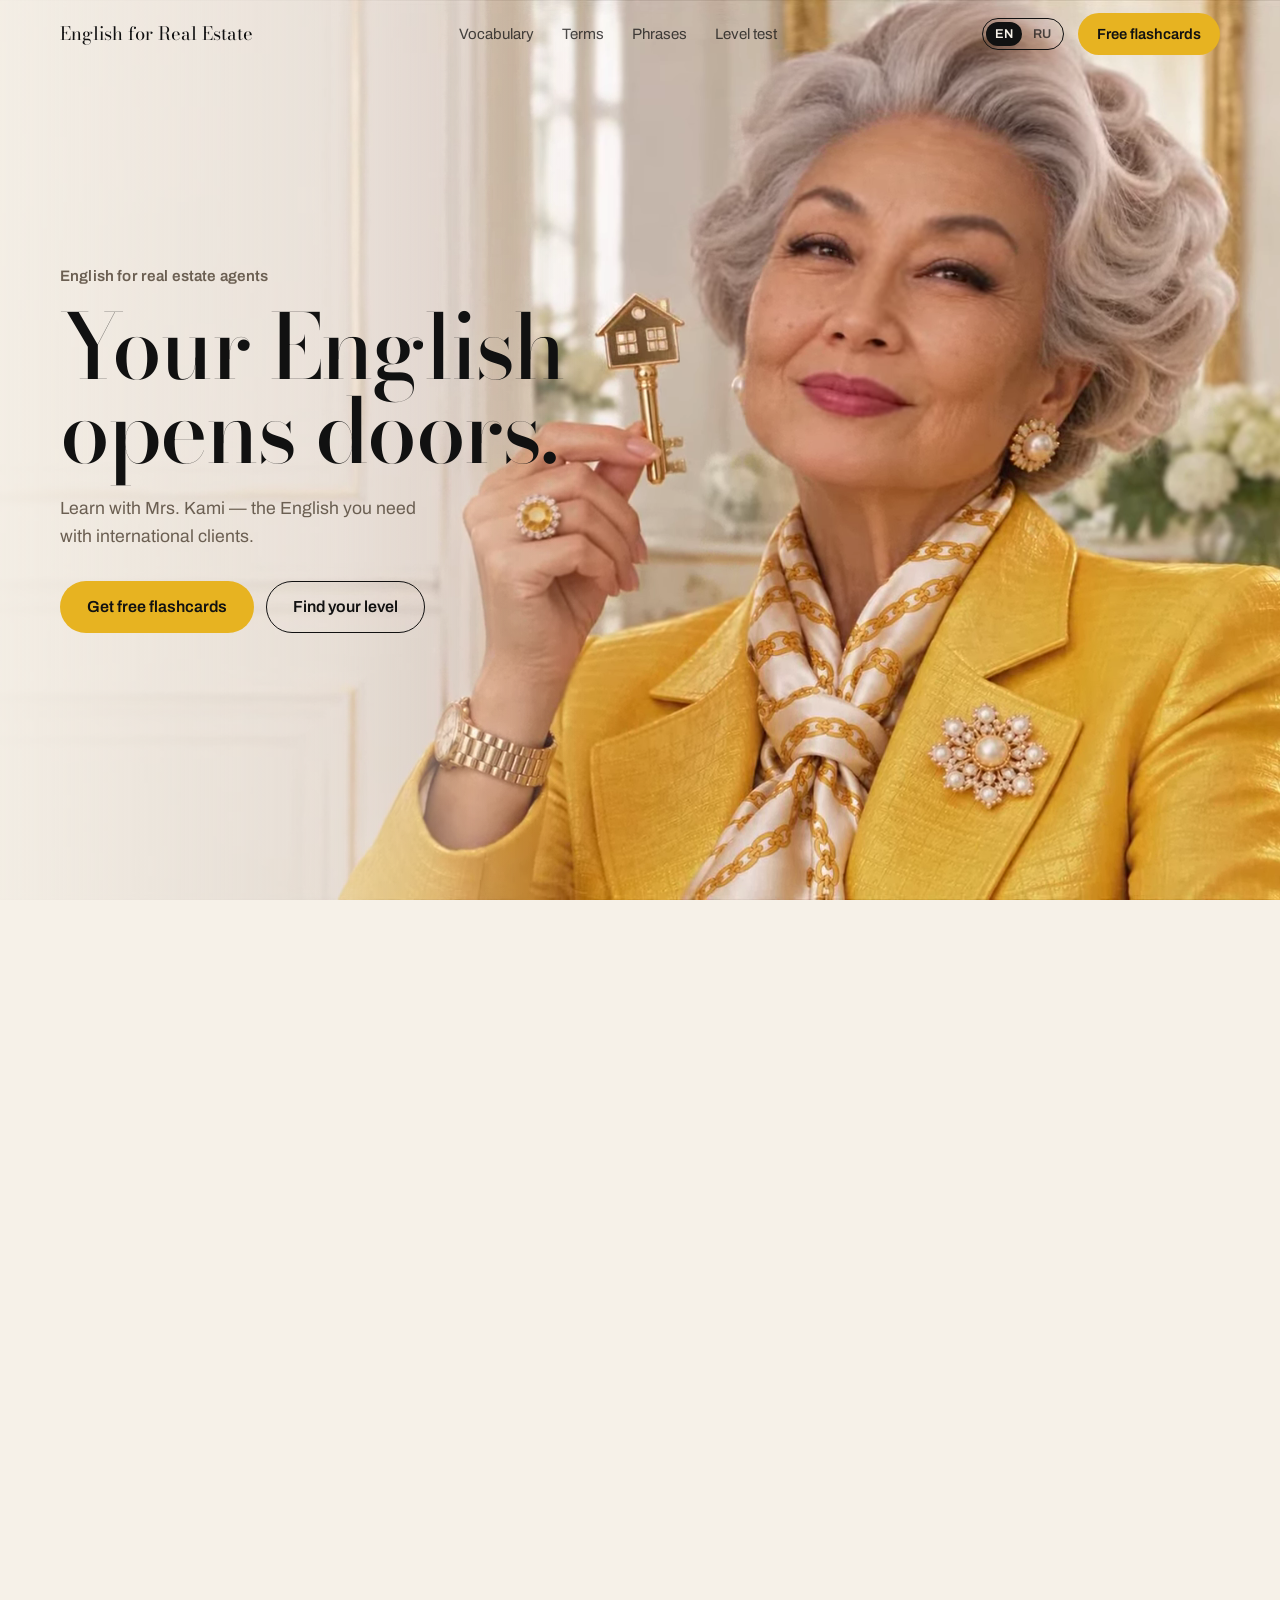
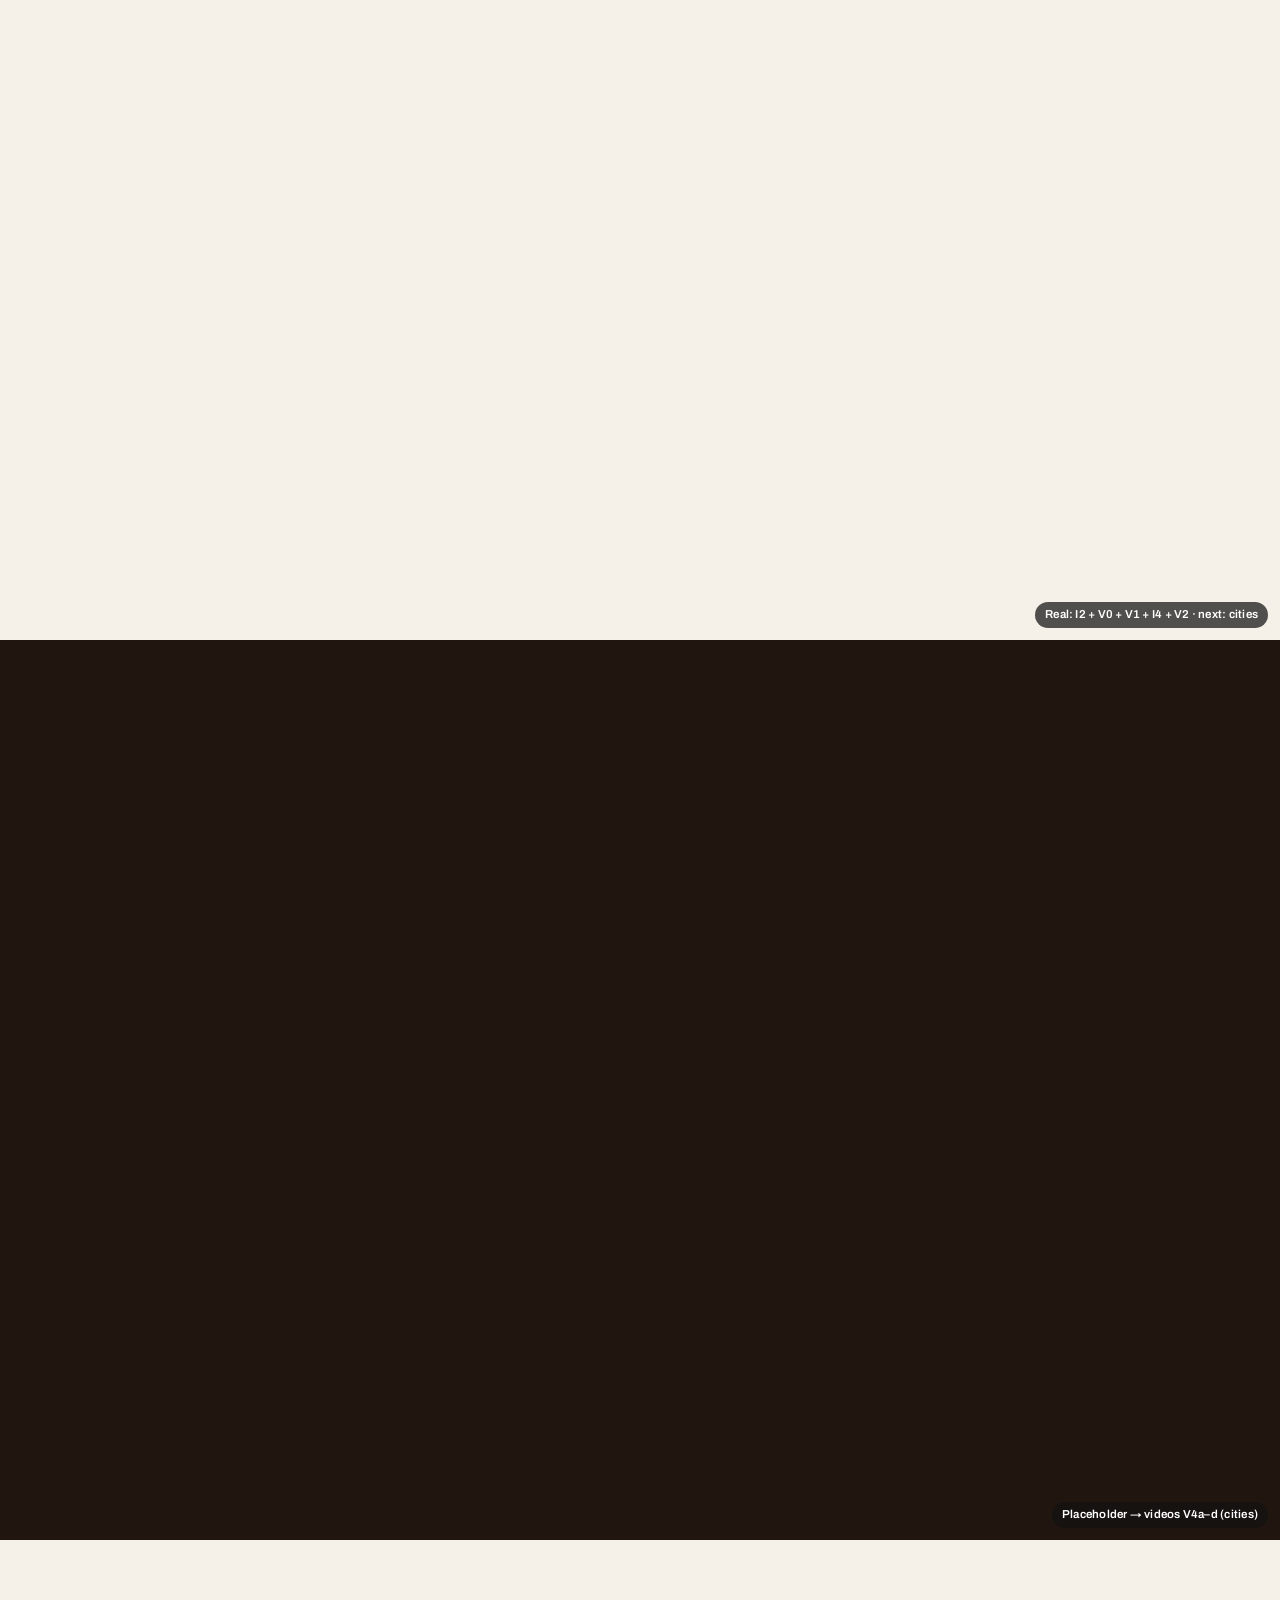
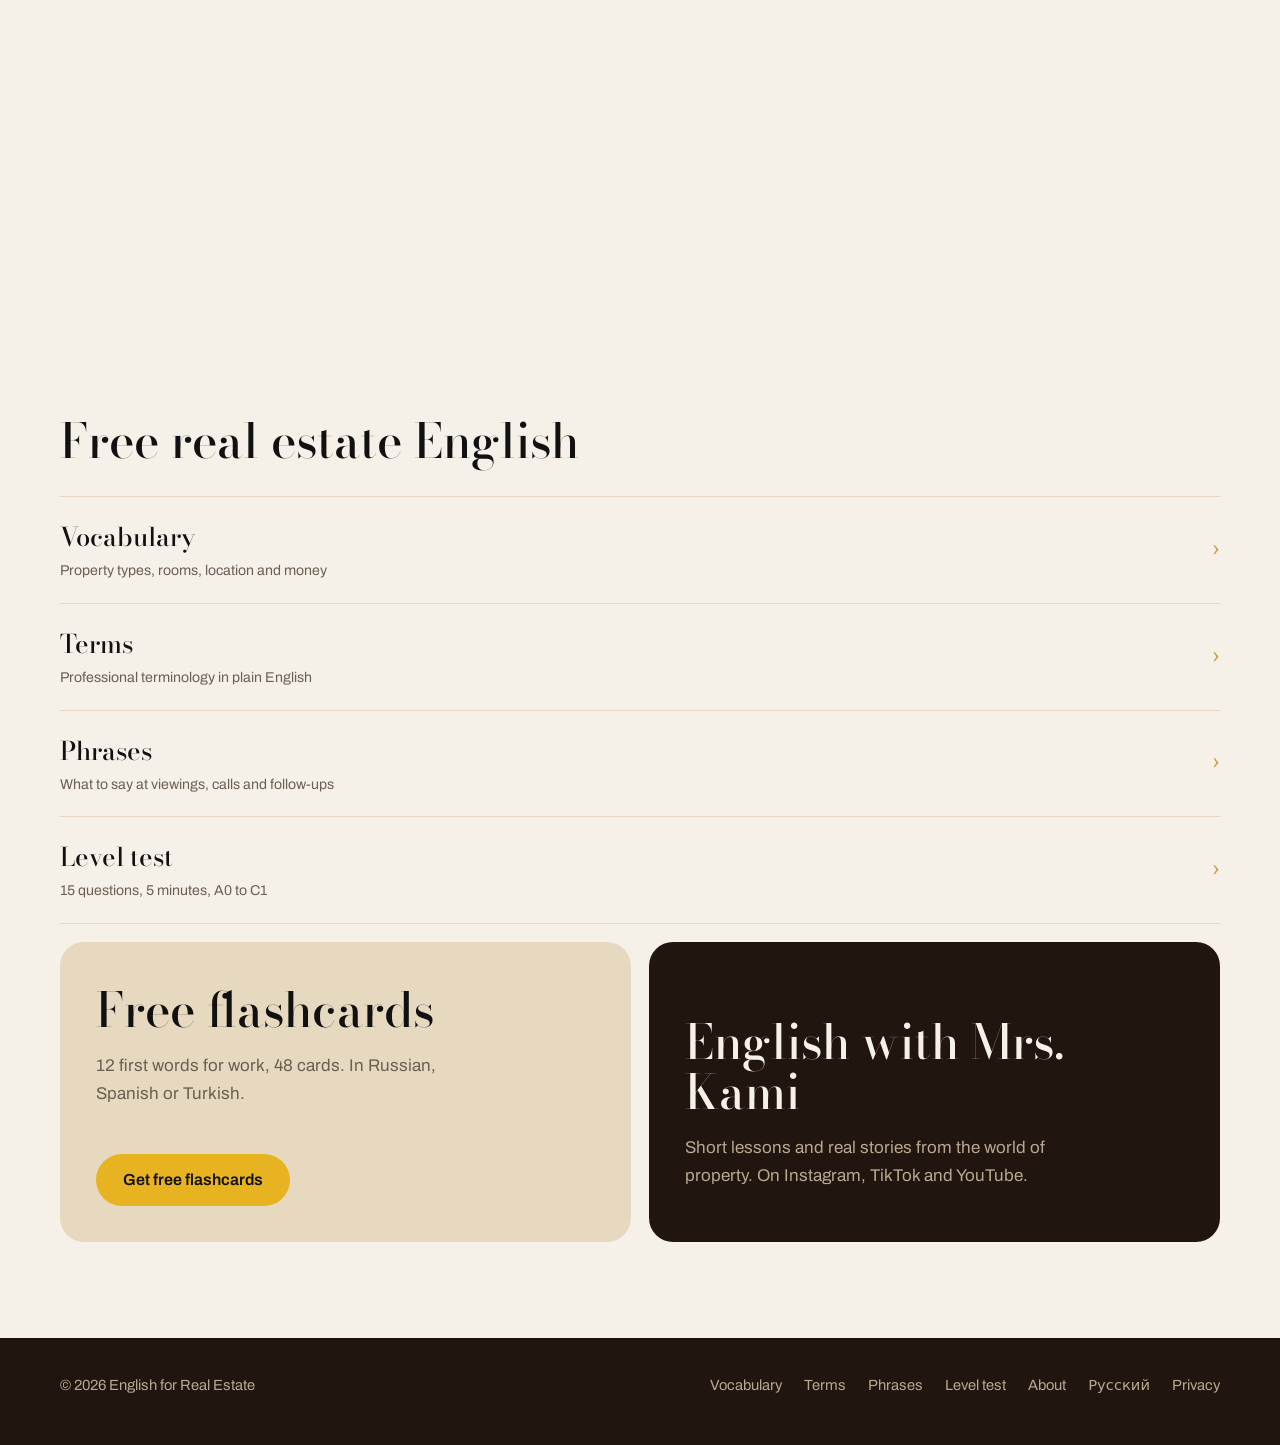
==== commit ef56d23e: "Redesign demo: levels appear inside the open door; honest copy Co-Authored-By: Claude Opus 5.5 <nore" ====
--- a/redesign-demo/index.html
+++ b/redesign-demo/index.html
@@ -52,7 +52,20 @@
     .tag { position: absolute; right: 12px; bottom: 12px; z-index: 30; font: 600 .72rem/1 var(--sans); padding: 7px 10px; border-radius: 999px; background: rgba(17,17,17,.72); color: #fff; letter-spacing: .02em; }
 
     /* Scene 1 — Meet Mrs. Kami */
-    #s1 { height: 820svh; }
+    #s1 { height: 960svh; }
+    .inside { position: absolute; inset: 0; z-index: 5; display: grid; place-items: center; padding: 76px 16px 24px; opacity: 0; pointer-events: none; }
+    .inside.on { pointer-events: auto; }
+    .inside-in { width: min(560px, 100%); text-align: center; }
+    .inside-title { font-family: var(--serif); font-weight: 500; font-size: clamp(2.2rem, 5vw, 3.6rem); line-height: 1; margin: 0; color: var(--ink); }
+    .inside-sub { color: var(--muted); margin: 14px auto 0; max-width: 38ch; }
+    .inside .tower { margin-top: 22px; text-align: left; }
+    .inside .floor { opacity: .55; transition: opacity .4s, background .4s, border-color .4s; background: rgba(255,255,255,.5); border-color: rgba(201,162,75,.35); color: var(--ink); backdrop-filter: blur(6px); -webkit-backdrop-filter: blur(6px); }
+    .inside .floor b, .inside .floor i, .inside .floor small { color: var(--muted); }
+    .inside .floor span { color: var(--ink); font-weight: 600; } .inside .floor small { font-weight: 400; }
+    .inside .floor.lit { opacity: 1; background: rgba(255,250,235,.92); border-color: var(--kami); box-shadow: 0 8px 24px rgba(201,162,75,.25); }
+    .inside .floor.lit b { color: #B07F0B; }
+    .inside .shaft { background: rgba(201,162,75,.3); }
+    @media (max-width: 899px) { .inside .floor { padding: 8px 12px; } .inside .floor b { font-size: 1.35rem; } .inside-title { font-size: 2rem; } .inside-sub { font-size: .95rem; } }
     #s1 .whiteout { z-index: 4; }
     @media (min-width: 900px) { #s1 .caption { top: auto; bottom: 12vh; left: 6vw; right: auto; text-align: left; max-width: 22ch; } }
     #cap3 { z-index: 3; color: var(--ivory); text-shadow: 0 2px 30px rgba(33,22,15,.6); }
@@ -181,7 +194,7 @@
         <div class="s1-text">
           <h1 class="h1">English for real estate agents</h1>
           <p class="slogan">Your English opens doors.</p>
-          <p class="s1-sub">Learn with Mrs. Kami — forty years of selling homes to clients from all over the world.</p>
+          <p class="s1-sub">Learn with Mrs. Kami — the English you need with international clients.</p>
           <div class="actions">
             <a class="btn btn-kami" href="/waitlist?utm_source=home">Get free flashcards</a>
             <a class="btn btn-line" href="/level-test">Find your level</a>
@@ -189,21 +202,11 @@
         </div>
       </div>
       <canvas id="film" aria-hidden="true"></canvas>
-      <p class="caption" id="cap2">Forty years. Four continents.<br>One key.</p>
-      <p class="caption" id="cap3">Level A0. Start from zero.</p>
-      <div class="whiteout" id="whiteout"></div>
-      <span class="tag">Real: I2 + V0 + V1 + I4 + V2 · next: V3 (tower)</span>
-    </div>
-  </section>
-
-  <!-- Scene 4 -->
-  <section class="scene" id="s4">
-    <div class="stage">
-      <div class="wrap s4-grid">
-        <div>
-          <h2 class="s4-title">Six floors.<br>One way up.</h2>
-          <p class="s4-sub">Every level is a floor. Start on the ground floor, even if you have never studied English.</p>
-        </div>
+      <p class="caption" id="cap2">One key.<br>Every door.</p>
+      <div class="inside" id="inside">
+        <div class="inside-in">
+          <h2 class="inside-title">Six levels.<br>Start at A0.</h2>
+          <p class="inside-sub">Every level is a door. The first one is open, even if you have never studied English.</p>
         <div class="tower" id="tower">
           <span class="shaft"></span><span class="car" id="car"></span>
           <a class="floor" href="/waitlist?utm_source=home"><b>A0</b><span>Foundation<small>Start from zero</small></span><i>›</i></a>
@@ -214,7 +217,10 @@
           <a class="floor" href="/level-test"><b>C1</b><span>Advanced<small>Investors and negotiations</small></span><i>›</i></a>
         </div>
       </div>
-      <span class="tag">Placeholder → video V3 (tower)</span>
+        </div>
+      </div>
+      <div class="whiteout" id="whiteout"></div>
+      <span class="tag">Real: I2 + V0 + V1 + I4 + V2 · next: cities</span>
     </div>
   </section>
 
@@ -267,7 +273,7 @@
   const prog = (el) => { const r = el.getBoundingClientRect(); return clamp(-r.top / (r.height - innerHeight)); };
 
   const top = $("#top");
-  const floors = [...document.querySelectorAll(".floor")], car = $("#car"), tower = $("#tower");
+  const floors = [...document.querySelectorAll(".floor")], car = $("#car"), tower = $("#tower"), inside = $("#inside");
   const cities = [...document.querySelectorAll(".city")], names = [...document.querySelectorAll(".city-name")];
 
   // V1 (key leaves her hand) and V2 (door A0) as frame sequences on one canvas — smooth scrubbing on every phone
@@ -298,8 +304,7 @@
   addEventListener("load", preload);
 
   function frame() {
-    const p1 = prog($("#s1")), p4 = prog($("#s4")), p5 = prog($("#s5"));
-    const r4 = $("#s4").getBoundingClientRect();
+    const p1 = prog($("#s1")), p5 = prog($("#s5"));
 
     // One continuous shot: live loop (V0) → V1, the key leaves her hand → dissolve → V2, the key opens door A0 → light
     $("#arch").style.transform = `scale(${lerp(1, 1.04, seg(p1, 0, .09))})`;
@@ -311,18 +316,19 @@
 
     let blur = 0;
     if (p1 < .51) { draw(0, seg(p1, .09, .48)); blur = seg(p1, .48, .51) * 12; }
-    else { draw(1, seg(p1, .54, .93)); blur = (1 - seg(p1, .51, .55)) * 12; }
+    else { draw(1, seg(p1, .54, .8)); blur = (1 - seg(p1, .51, .55)) * 12 + seg(p1, .8, .86) * 6; }
     film.style.filter = `blur(${blur}px)`;
 
     $("#cap2").style.opacity = seg(p1, .33, .39) * (1 - seg(p1, .46, .5));
-    $("#cap3").style.opacity = seg(p1, .8, .86) * (1 - seg(p1, .93, .97));
-    $("#whiteout").style.opacity = seg(p1, .93, 1);
-
-    // Scene 4: the lift goes up, floors light from A0 to C1
-    const lit = Math.round(seg(p4, .08, .85) * floors.length);
+    // Inside the open door: the six levels appear and light up from A0
+    $("#whiteout").style.opacity = seg(p1, .79, .86) * .55;
+    const inn = seg(p1, .81, .86);
+    inside.style.opacity = inn; inside.style.transform = `scale(${lerp(1.06, 1, inn)})`; inside.classList.toggle("on", inn > .5);
+
+    const lit = Math.max(inn > .5 ? 1 : 0, Math.round(seg(p1, .86, .98) * floors.length));
     floors.forEach((f, i) => f.classList.toggle("lit", i < lit));
-    const tr = tower.getBoundingClientRect(), last = floors[Math.max(0, lit - 1)].getBoundingClientRect();
-    car.style.top = (lit ? last.top - tr.top + last.height / 2 - 15 : tr.height - 30) + "px";
+    const tr = tower.getBoundingClientRect(), lf = floors[Math.max(0, lit - 1)].getBoundingClientRect();
+    car.style.top = (lit ? lf.top - tr.top + lf.height / 2 - 15 : tr.height - 30) + "px";
 
     // Scene 5: cities one after another, then the final line
     const n = cities.length, cp = seg(p5, 0, .7) * n;
@@ -333,7 +339,7 @@
     $("#finBtns").style.opacity = seg(p5, .85, .97);
 
     // Header colour follows the scene
-    top.classList.toggle("dark", r4.top <= 60 && $("#s5").getBoundingClientRect().bottom > 60);
+    const r5 = $("#s5").getBoundingClientRect(); top.classList.toggle("dark", r5.top <= 60 && r5.bottom > 60);
   }
 
   let ticking = false;
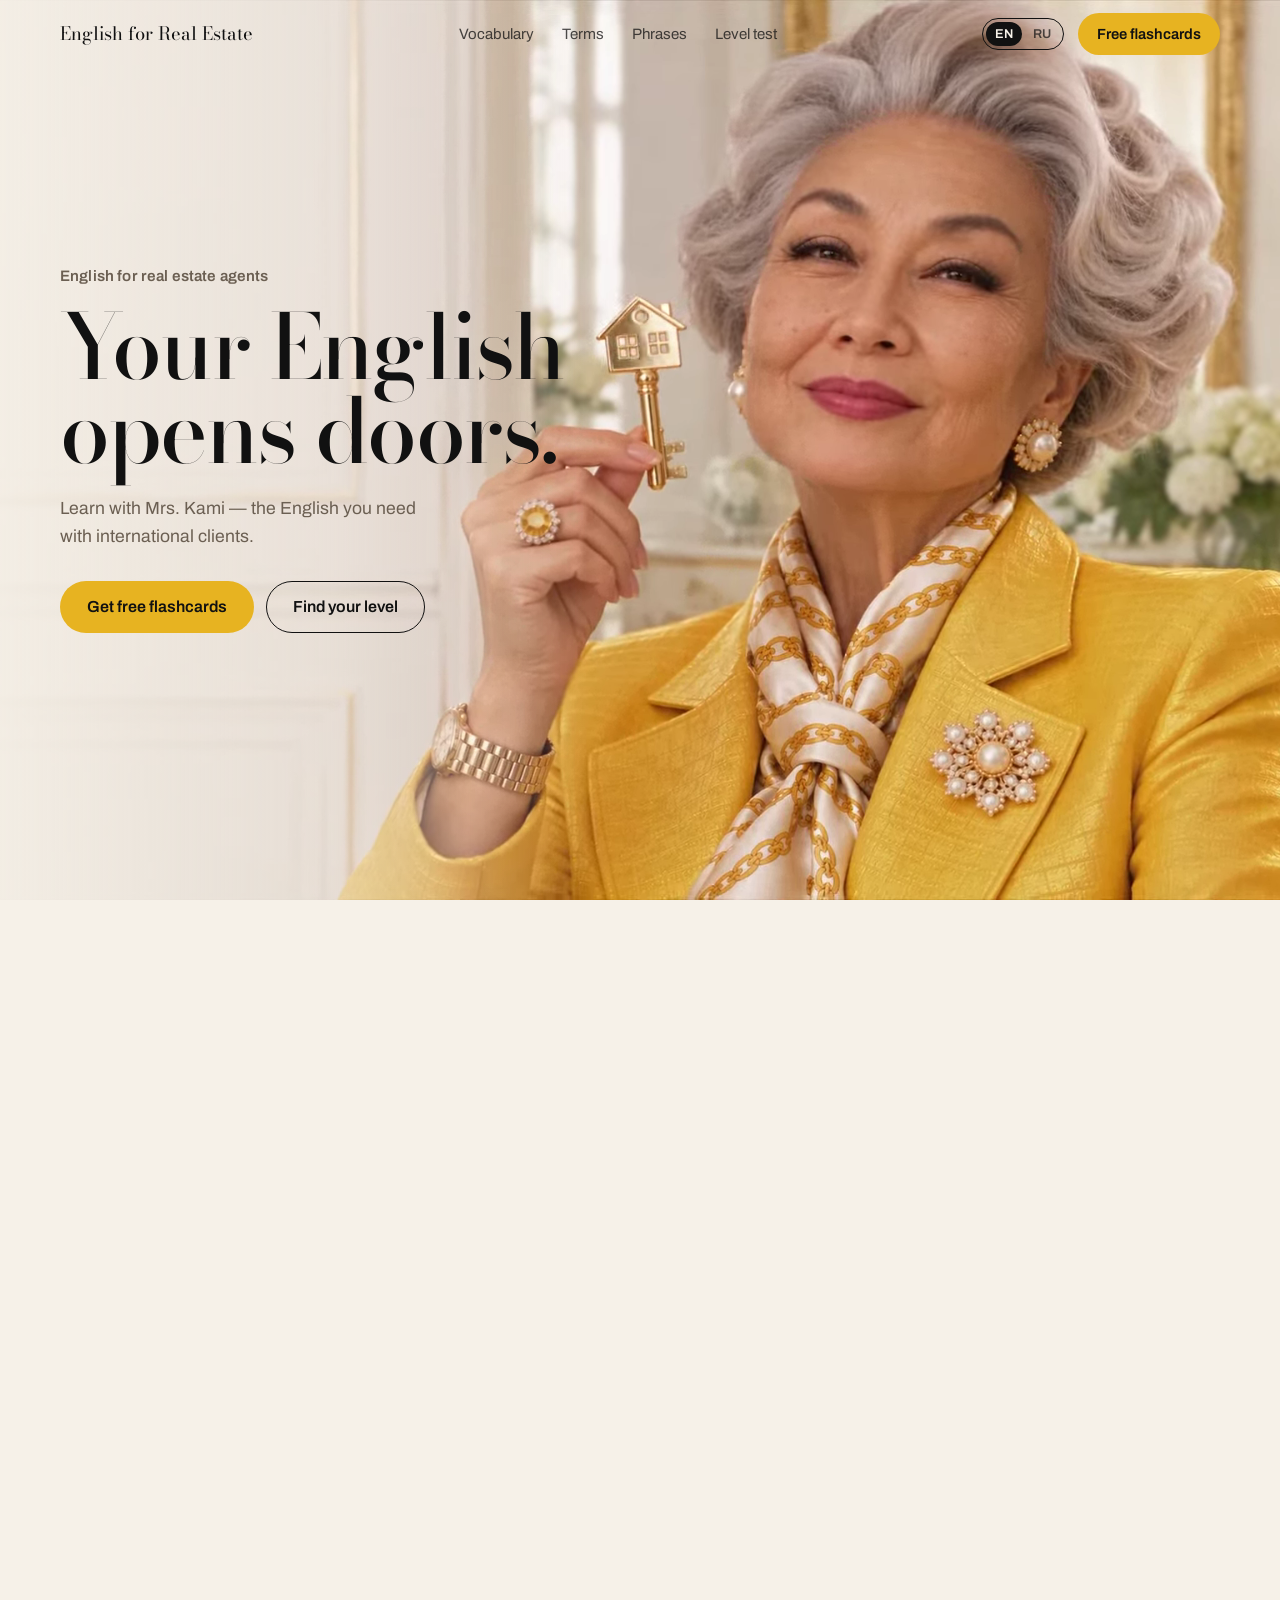
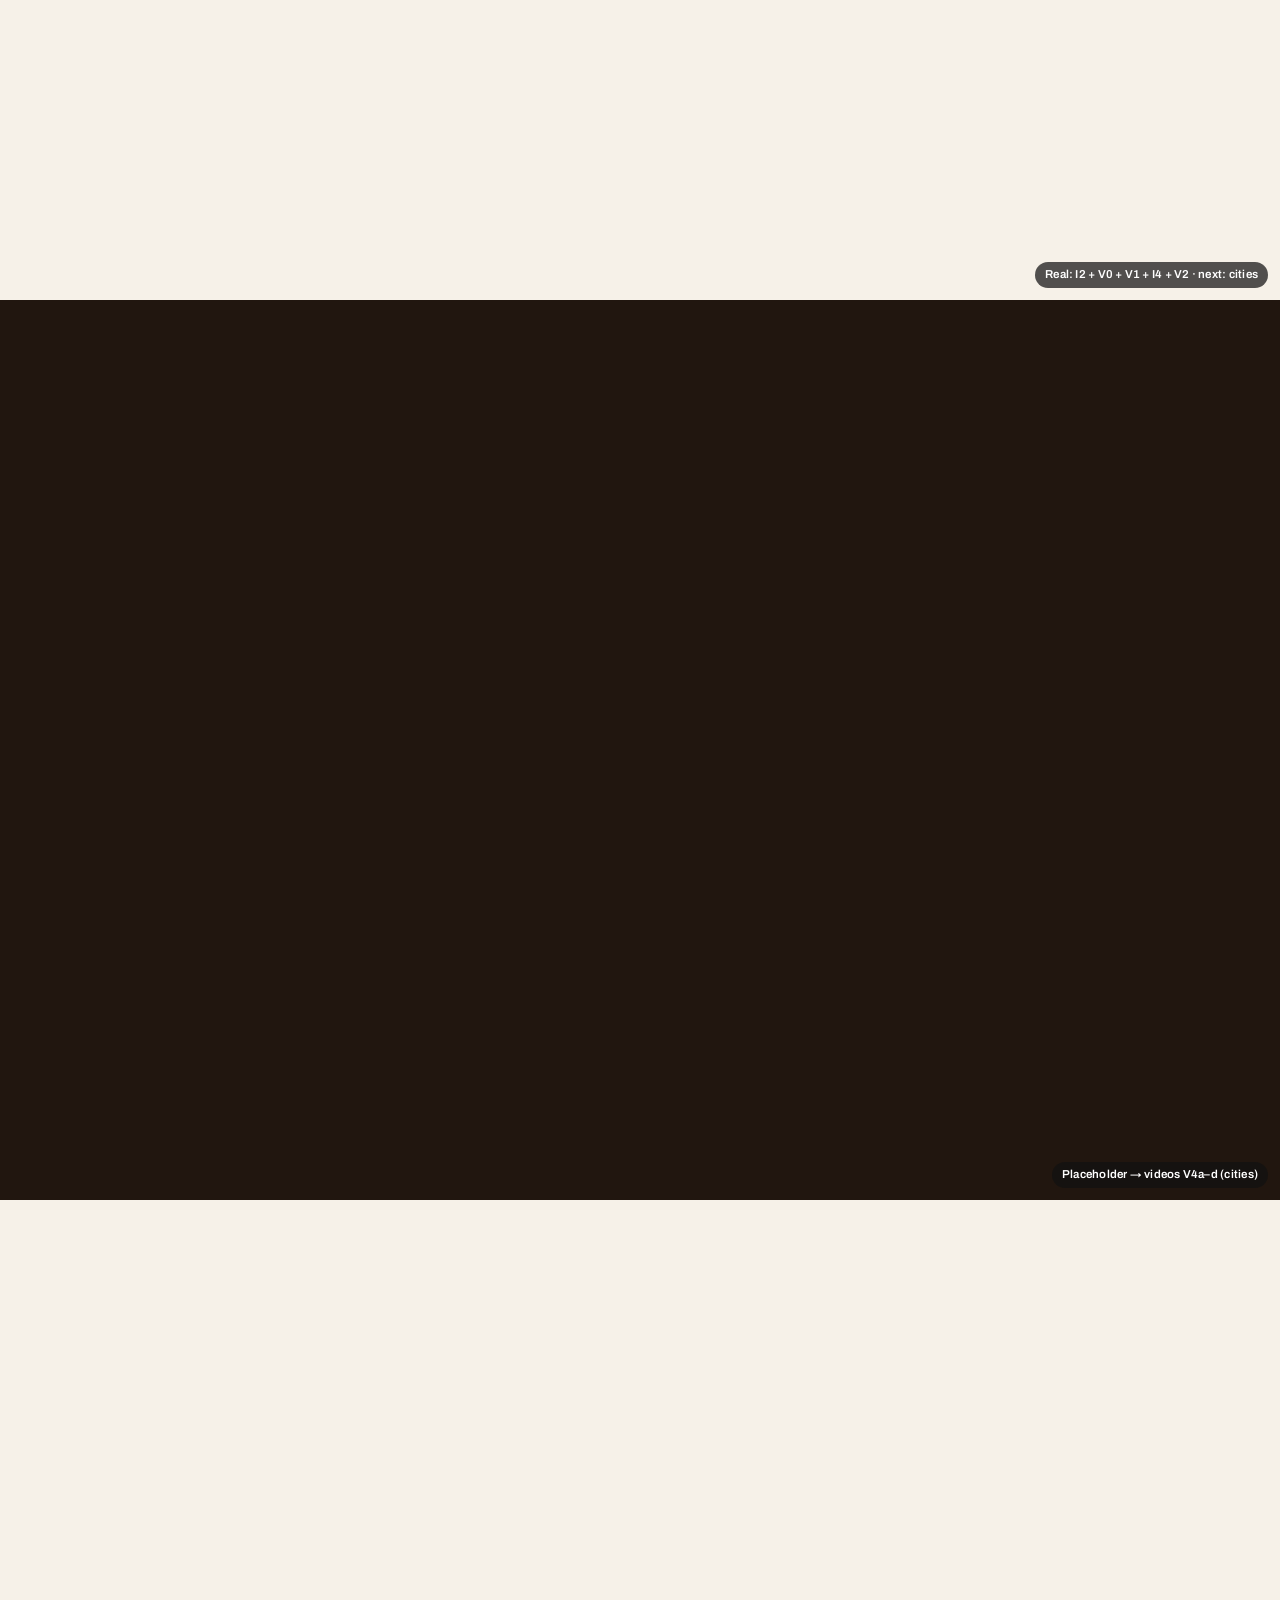
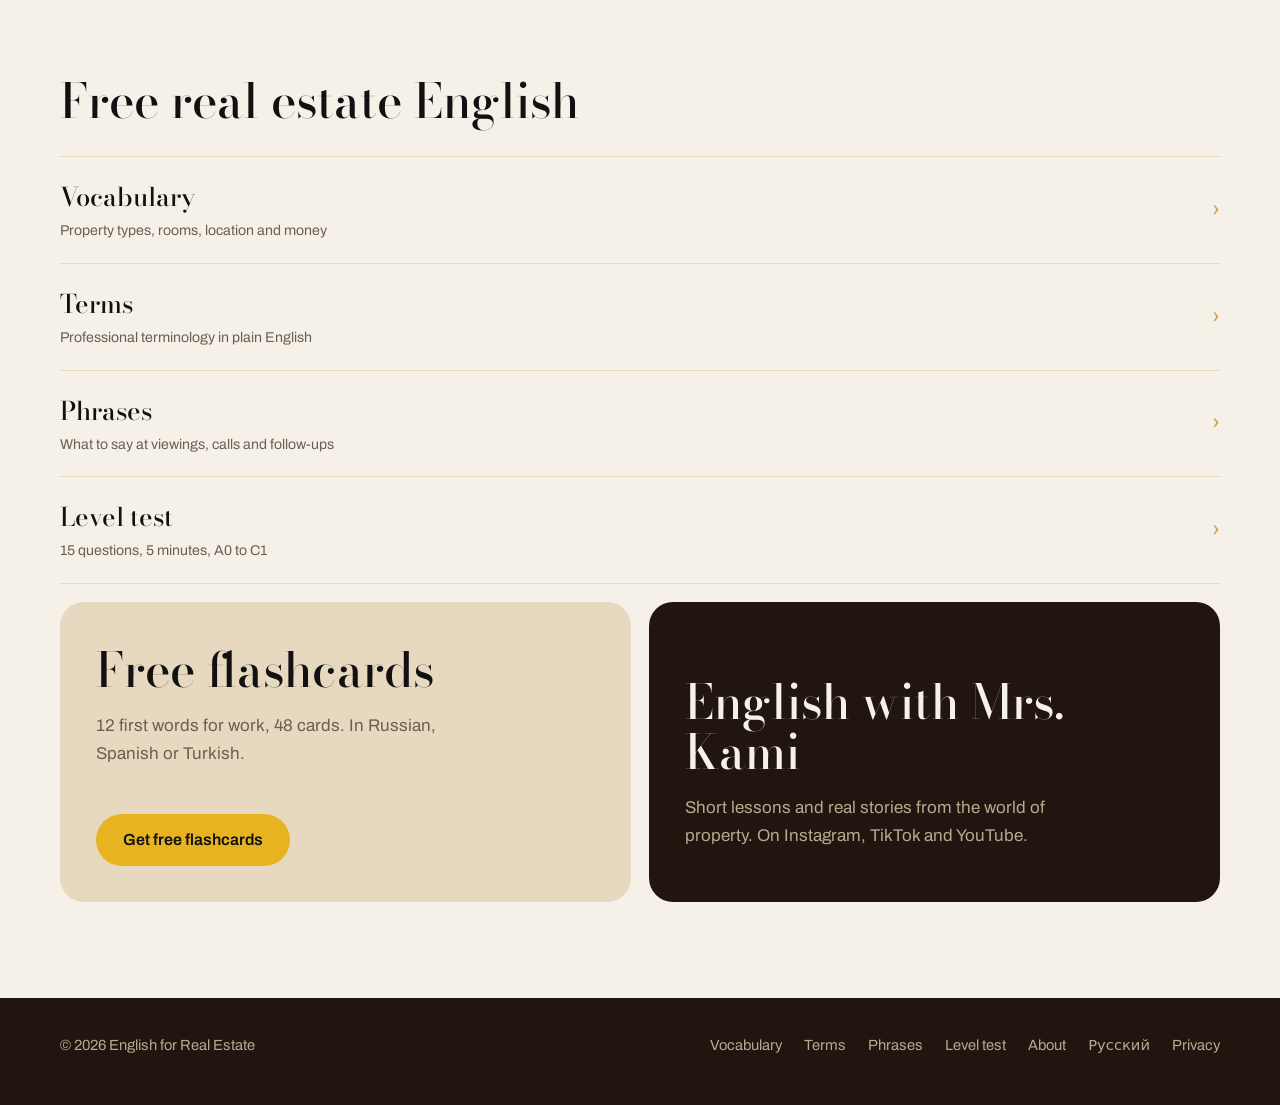
==== commit 1d19f5f9: "Redesign demo: tap a level to read what you will learn; pause for reading Co-Authored-By: Claude Opu" ====
--- a/redesign-demo/index.html
+++ b/redesign-demo/index.html
@@ -52,8 +52,8 @@
     .tag { position: absolute; right: 12px; bottom: 12px; z-index: 30; font: 600 .72rem/1 var(--sans); padding: 7px 10px; border-radius: 999px; background: rgba(17,17,17,.72); color: #fff; letter-spacing: .02em; }
 
     /* Scene 1 — Meet Mrs. Kami */
-    #s1 { height: 960svh; }
-    .inside { position: absolute; inset: 0; z-index: 5; display: grid; place-items: center; padding: 76px 16px 24px; opacity: 0; pointer-events: none; }
+    #s1 { height: 1100svh; }
+    .inside { position: absolute; inset: 0; z-index: 6; background: rgba(255,248,234,.5); display: grid; place-items: center; padding: 76px 16px 24px; opacity: 0; pointer-events: none; }
     .inside.on { pointer-events: auto; }
     .inside-in { width: min(560px, 100%); text-align: center; }
     .inside-title { font-family: var(--serif); font-weight: 500; font-size: clamp(2.2rem, 5vw, 3.6rem); line-height: 1; margin: 0; color: var(--ink); }
@@ -65,6 +65,16 @@
     .inside .floor.lit { opacity: 1; background: rgba(255,250,235,.92); border-color: var(--kami); box-shadow: 0 8px 24px rgba(201,162,75,.25); }
     .inside .floor.lit b { color: #B07F0B; }
     .inside .shaft { background: rgba(201,162,75,.3); }
+    .inside { overflow-y: auto; }
+    details.floor { display: block; padding: 0; }
+    details.floor summary { list-style: none; cursor: pointer; display: grid; grid-template-columns: 58px 1fr auto; align-items: center; gap: 14px; padding: 14px 18px; }
+    details.floor summary::-webkit-details-marker { display: none; }
+    details.floor i { font-size: 1.3rem; transition: transform .3s; }
+    details.floor[open] i { transform: rotate(45deg); }
+    details.floor[open] { opacity: 1 !important; background: rgba(255,250,235,.97); border-color: var(--kami); }
+    .more { padding: 0 18px 16px 90px; color: var(--ink); font-size: .95rem; }
+    .more p { margin: 0 0 6px; } .more .topics { color: var(--muted); font-size: .88rem; margin-bottom: 12px; }
+    @media (max-width: 899px) { details.floor summary { padding: 8px 12px; grid-template-columns: 44px 1fr auto; } .more { padding: 0 12px 12px 12px; } }
     @media (max-width: 899px) { .inside .floor { padding: 8px 12px; } .inside .floor b { font-size: 1.35rem; } .inside-title { font-size: 2rem; } .inside-sub { font-size: .95rem; } }
     #s1 .whiteout { z-index: 4; }
     @media (min-width: 900px) { #s1 .caption { top: auto; bottom: 12vh; left: 6vw; right: auto; text-align: left; max-width: 22ch; } }
@@ -206,20 +216,19 @@
       <div class="inside" id="inside">
         <div class="inside-in">
           <h2 class="inside-title">Six levels.<br>Start at A0.</h2>
-          <p class="inside-sub">Every level is a door. The first one is open, even if you have never studied English.</p>
+          <p class="inside-sub">Every level is a door. Tap a level to see what you will learn.</p>
         <div class="tower" id="tower">
           <span class="shaft"></span><span class="car" id="car"></span>
-          <a class="floor" href="/waitlist?utm_source=home"><b>A0</b><span>Foundation<small>Start from zero</small></span><i>›</i></a>
-          <a class="floor" href="/level-test"><b>A1</b><span>Beginner<small>First phrases with clients</small></span><i>›</i></a>
-          <a class="floor" href="/level-test"><b>A2</b><span>Elementary<small>Viewings and simple messages</small></span><i>›</i></a>
-          <a class="floor" href="/level-test"><b>B1</b><span>Intermediate<small>Run a viewing on your own</small></span><i>›</i></a>
-          <a class="floor" href="/level-test"><b>B2</b><span>Upper-Intermediate<small>Offers, objections, contracts</small></span><i>›</i></a>
-          <a class="floor" href="/level-test"><b>C1</b><span>Advanced<small>Investors and negotiations</small></span><i>›</i></a>
+          <details class="floor"><summary><b>A0</b><span>Foundation<small>Start from zero</small></span><i aria-hidden="true">+</i></summary><div class="more"><p>Start from zero, even if you’ve never studied English.</p><p class="topics">English sounds and reading · introducing yourself · numbers and prices · first real estate words</p><a class="btn btn-kami btn-small" href="/waitlist?utm_source=home">Get free A0 flashcards</a></div></details>
+          <details class="floor"><summary><b>A1</b><span>Beginner<small>First phrases with clients</small></span><i aria-hidden="true">+</i></summary><div class="more"><p>Talk about properties in simple sentences.</p><p class="topics">Greetings · numbers and prices · property types · rooms</p><a class="btn btn-kami btn-small" href="/level-test">Check your level</a></div></details>
+          <details class="floor"><summary><b>A2</b><span>Elementary<small>Viewings and simple messages</small></span><i aria-hidden="true">+</i></summary><div class="more"><p>Handle simple conversations and messages with clients.</p><p class="topics">Arranging viewings · describing the area · WhatsApp messages</p><a class="btn btn-kami btn-small" href="/level-test">Check your level</a></div></details>
+          <details class="floor"><summary><b>B1</b><span>Intermediate<small>Run a viewing on your own</small></span><i aria-hidden="true">+</i></summary><div class="more"><p>Run a property viewing on your own.</p><p class="topics">Showing a property · answering questions · client emails</p><a class="btn btn-kami btn-small" href="/level-test">Check your level</a></div></details>
+          <details class="floor"><summary><b>B2</b><span>Upper-Intermediate<small>Offers, objections, contracts</small></span><i aria-hidden="true">+</i></summary><div class="more"><p>Negotiate and explain the details of a deal.</p><p class="topics">Prices and offers · objections · mortgages · contract terms</p><a class="btn btn-kami btn-small" href="/level-test">Check your level</a></div></details>
+          <details class="floor"><summary><b>C1</b><span>Advanced<small>Investors and negotiations</small></span><i aria-hidden="true">+</i></summary><div class="more"><p>Work freely on the international market.</p><p class="topics">Presentations · complex negotiations · investment and legal topics</p><a class="btn btn-kami btn-small" href="/level-test">Check your level</a></div></details>
         </div>
       </div>
         </div>
       </div>
-      <div class="whiteout" id="whiteout"></div>
       <span class="tag">Real: I2 + V0 + V1 + I4 + V2 · next: cities</span>
     </div>
   </section>
@@ -303,8 +312,10 @@
   addEventListener("resize", size);
   addEventListener("load", preload);
 
+  document.querySelectorAll("details.floor").forEach((d) => d.addEventListener("toggle", () => { if (d.open) document.querySelectorAll("details.floor").forEach((o) => { if (o !== d) o.open = false; }); }));
+
   function frame() {
-    const p1 = prog($("#s1")), p5 = prog($("#s5"));
+    const p1 = clamp(prog($("#s1")) * 1100 / 960), p5 = prog($("#s5"));   // last part of the scene is a calm pause for reading the levels
 
     // One continuous shot: live loop (V0) → V1, the key leaves her hand → dissolve → V2, the key opens door A0 → light
     $("#arch").style.transform = `scale(${lerp(1, 1.04, seg(p1, 0, .09))})`;
@@ -321,11 +332,10 @@
 
     $("#cap2").style.opacity = seg(p1, .33, .39) * (1 - seg(p1, .46, .5));
     // Inside the open door: the six levels appear and light up from A0
-    $("#whiteout").style.opacity = seg(p1, .79, .86) * .55;
     const inn = seg(p1, .81, .86);
     inside.style.opacity = inn; inside.style.transform = `scale(${lerp(1.06, 1, inn)})`; inside.classList.toggle("on", inn > .5);
 
-    const lit = Math.max(inn > .5 ? 1 : 0, Math.round(seg(p1, .86, .98) * floors.length));
+    const lit = Math.max(inn > .5 ? 1 : 0, Math.round(seg(p1, .86, .93) * floors.length));
     floors.forEach((f, i) => f.classList.toggle("lit", i < lit));
     const tr = tower.getBoundingClientRect(), lf = floors[Math.max(0, lit - 1)].getBoundingClientRect();
     car.style.top = (lit ? lf.top - tr.top + lf.height / 2 - 15 : tr.height - 30) + "px";
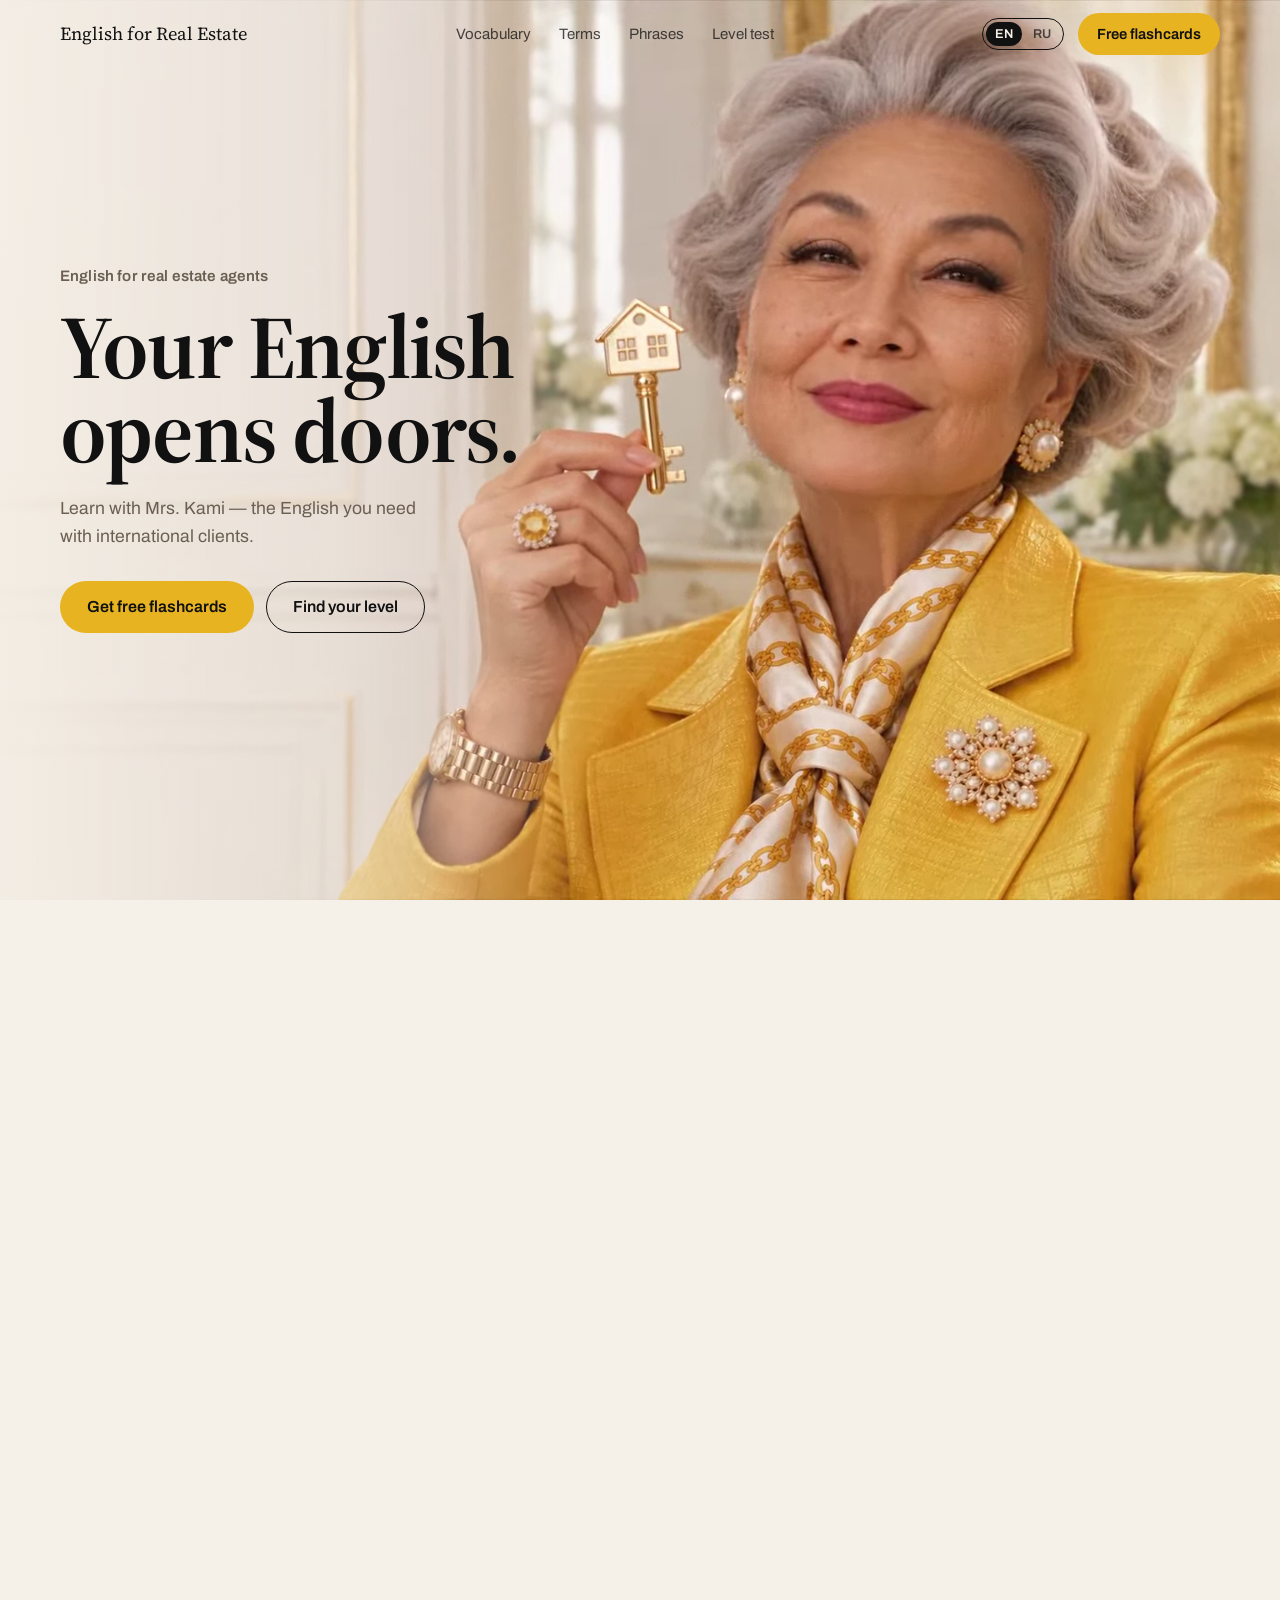
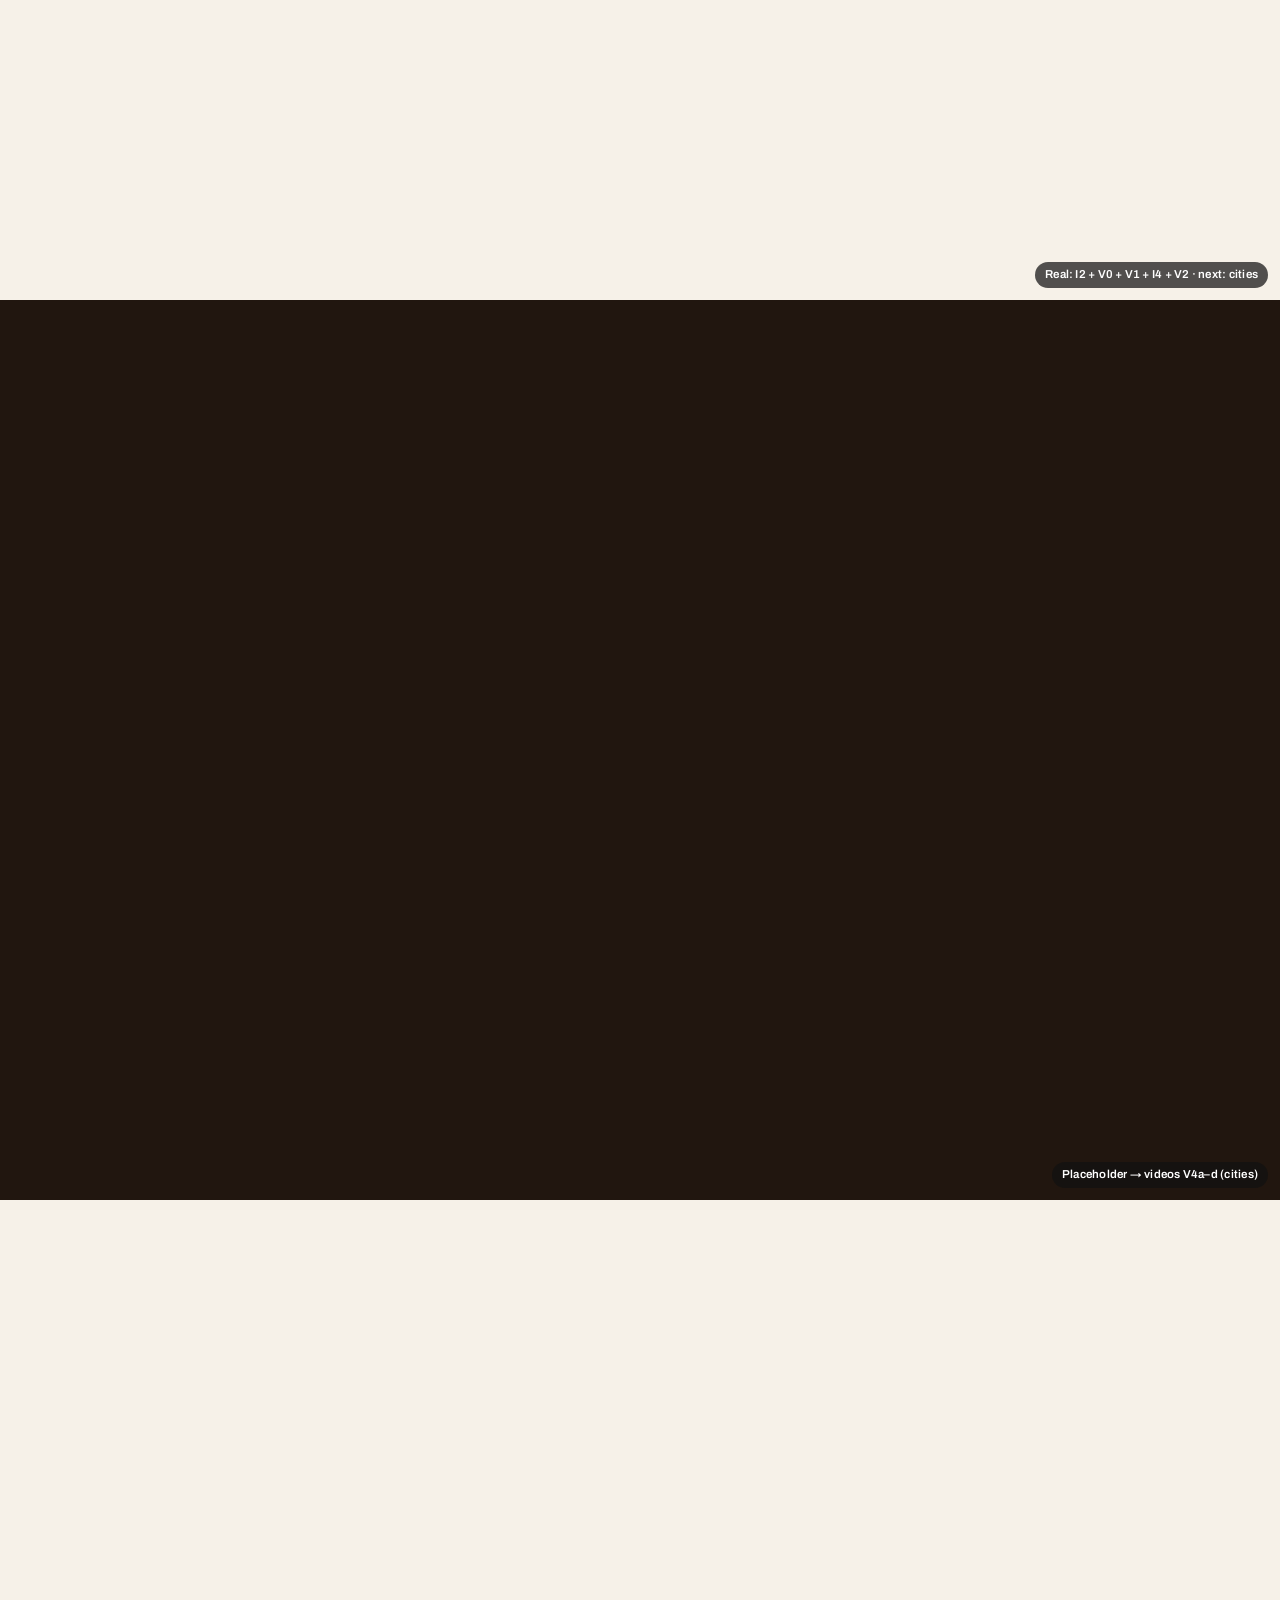
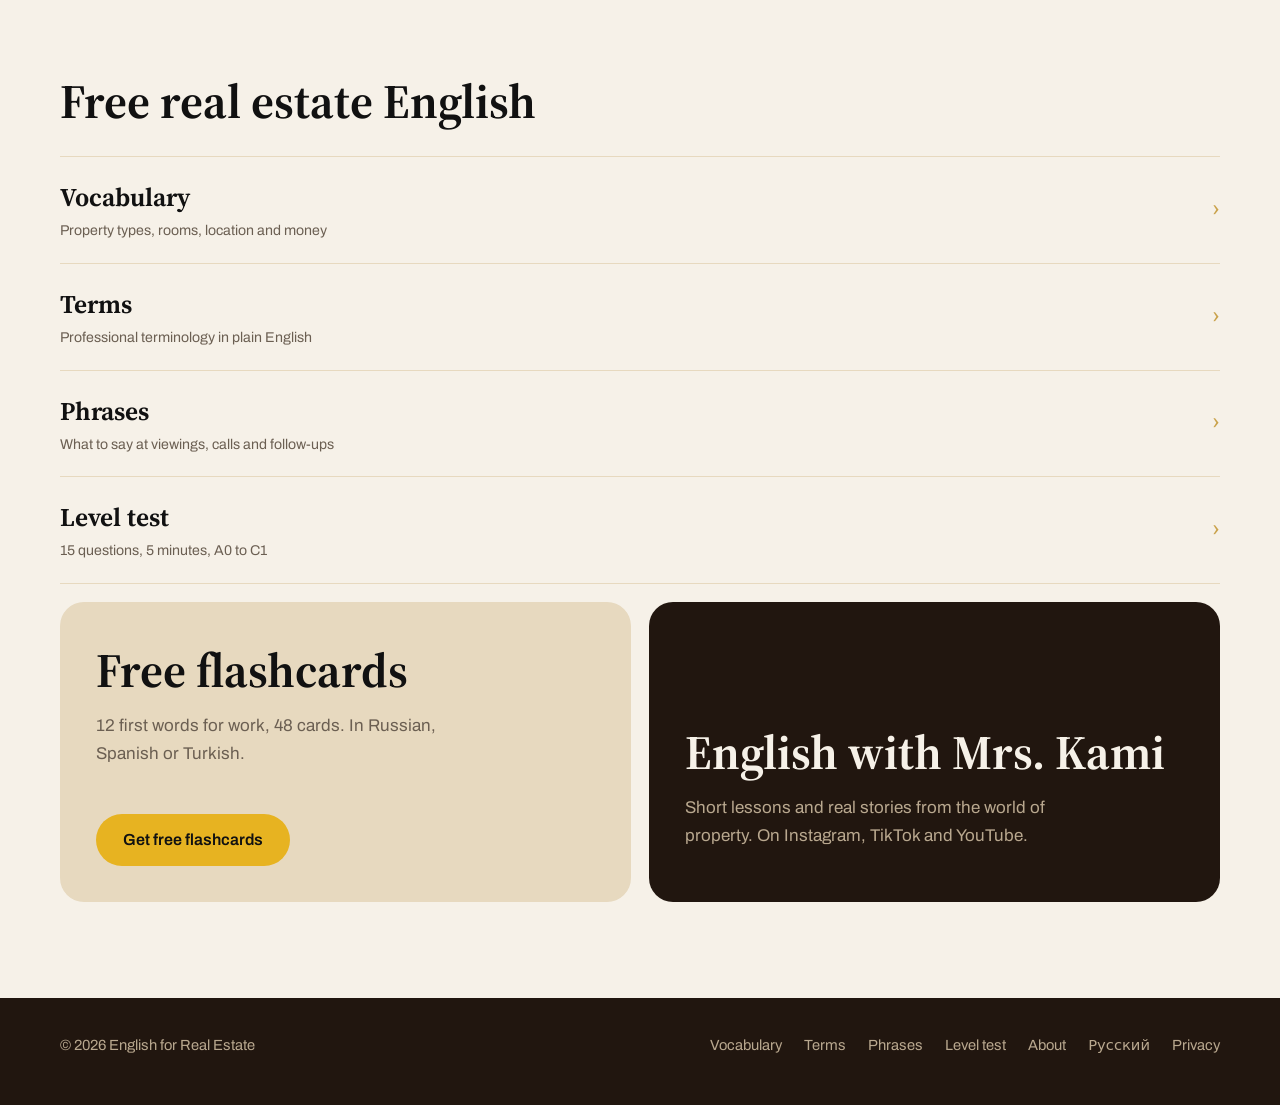
==== commit f4dac8e3: "Redesign demo: sturdier serif (Source Serif 4) instead of thin Bodoni Co-Authored-By: Claude Opus 5." ====
--- a/redesign-demo/index.html
+++ b/redesign-demo/index.html
@@ -8,12 +8,12 @@
   <meta name="description" content="English for real estate agents with Mrs. Kami: words, phrases and terms for international clients. Free A0 flashcards. Levels A0–C1.">
   <link rel="preconnect" href="https://fonts.googleapis.com">
   <link rel="preconnect" href="https://fonts.gstatic.com" crossorigin>
-  <link href="https://fonts.googleapis.com/css2?family=Bodoni+Moda:ital,opsz,wght@0,6..96,400..800;1,6..96,400..700&family=Archivo:wdth,wght@75..125,400..800&display=swap" rel="stylesheet">
+  <link href="https://fonts.googleapis.com/css2?family=Source+Serif+4:ital,opsz,wght@0,8..60,400..800;1,8..60,400..700&family=Archivo:wdth,wght@75..125,400..800&display=swap" rel="stylesheet">
   <style>
     :root {
       --ivory: #F6F1E8; --champagne: #E7D9BF; --chocolate: #21160F; --gold: #C9A24B;
       --kami: #E7B321; --ink: #111111; --muted: #6B5F52; --sand: #B9A88F;
-      --serif: "Bodoni Moda", Georgia, serif; --sans: "Archivo", system-ui, sans-serif;
+      --serif: "Source Serif 4", Georgia, serif; --sans: "Archivo", system-ui, sans-serif;
     }
     * { box-sizing: border-box; }
     html { overflow-x: clip; }
@@ -56,7 +56,7 @@
     .inside { position: absolute; inset: 0; z-index: 6; background: rgba(255,248,234,.5); display: grid; place-items: center; padding: 76px 16px 24px; opacity: 0; pointer-events: none; }
     .inside.on { pointer-events: auto; }
     .inside-in { width: min(560px, 100%); text-align: center; }
-    .inside-title { font-family: var(--serif); font-weight: 500; font-size: clamp(2.2rem, 5vw, 3.6rem); line-height: 1; margin: 0; color: var(--ink); }
+    .inside-title { font-family: var(--serif); font-weight: 650; font-size: clamp(2.2rem, 5vw, 3.6rem); line-height: 1; margin: 0; color: var(--ink); }
     .inside-sub { color: var(--muted); margin: 14px auto 0; max-width: 38ch; }
     .inside .tower { margin-top: 22px; text-align: left; }
     .inside .floor { opacity: .55; transition: opacity .4s, background .4s, border-color .4s; background: rgba(255,255,255,.5); border-color: rgba(201,162,75,.35); color: var(--ink); backdrop-filter: blur(6px); -webkit-backdrop-filter: blur(6px); }
@@ -85,7 +85,7 @@
     .s1-grid { display: grid; gap: 28px; align-items: center; }
     @media (min-width: 900px) { .s1-grid { grid-template-columns: minmax(0, 640px); } }
     .h1 { font: 600 .95rem/1.3 var(--sans); letter-spacing: .01em; color: var(--muted); margin: 0 0 18px; }
-    .slogan { font-family: var(--serif); font-weight: 500; font-size: clamp(3rem, 7vw, 6.2rem); line-height: .94; letter-spacing: -.02em; margin: 0; }
+    .slogan { font-family: var(--serif); font-weight: 650; font-size: clamp(3rem, 7vw, 6.2rem); line-height: .94; letter-spacing: -.02em; margin: 0; }
     .s1-sub { color: var(--muted); max-width: 36ch; margin: 22px 0 0; font-size: 1.1rem; }
     .s1-bg { position: absolute; inset: 0; transform-origin: 62% 40%; }
     .s1-bg video { width: 100%; height: 100%; object-fit: cover; object-position: 50% 30%; display: block; }
@@ -134,7 +134,7 @@
     #s4 .stage { background: radial-gradient(80% 70% at 70% 20%, #3A2618 0%, var(--chocolate) 60%); display: grid; align-items: center; }
     .s4-grid { display: grid; gap: 28px; align-items: center; }
     @media (min-width: 900px) { .s4-grid { grid-template-columns: .8fr 1.2fr; gap: 64px; } }
-    .s4-title { font-family: var(--serif); font-weight: 500; font-size: clamp(2.3rem, 5vw, 4.2rem); line-height: 1; margin: 0; }
+    .s4-title { font-family: var(--serif); font-weight: 650; font-size: clamp(2.3rem, 5vw, 4.2rem); line-height: 1; margin: 0; }
     .s4-sub { color: var(--sand); margin: 18px 0 0; max-width: 34ch; }
     .tower { position: relative; display: flex; flex-direction: column-reverse; gap: 6px; padding-left: 26px; }
     .shaft { position: absolute; left: 0; top: 0; bottom: 0; width: 4px; background: rgba(201,162,75,.2); border-radius: 2px; }
@@ -154,15 +154,15 @@
     .city::after { content: ""; position: absolute; inset: 0; background: linear-gradient(0deg, rgba(33,22,15,.85), rgba(33,22,15,.15) 60%); }
     .city-name { position: absolute; left: 0; right: 0; top: 18vh; text-align: center; font-family: var(--serif); font-style: italic; font-size: clamp(1.4rem, 3vw, 2.2rem); color: var(--ivory); z-index: 2; opacity: 0; }
     .finale { position: absolute; inset: 0; display: grid; place-items: center; text-align: center; z-index: 3; padding: 0 16px; }
-    .finale h2 { font-family: var(--serif); font-weight: 500; font-size: clamp(2.6rem, 7.6vw, 6.6rem); line-height: .96; margin: 0; opacity: 0; transform: translateY(30px); }
+    .finale h2 { font-family: var(--serif); font-weight: 650; font-size: clamp(2.6rem, 7.6vw, 6.6rem); line-height: .96; margin: 0; opacity: 0; transform: translateY(30px); }
     .finale .actions { justify-content: center; opacity: 0; }
 
     /* Plain sections below the film */
     .plain { padding: 96px 0; }
-    .plain h2 { font-family: var(--serif); font-weight: 500; font-size: clamp(2rem, 4vw, 3rem); line-height: 1.05; margin: 0; }
+    .plain h2 { font-family: var(--serif); font-weight: 650; font-size: clamp(2rem, 4vw, 3rem); line-height: 1.05; margin: 0; }
     .links { margin-top: 30px; border-top: 1px solid var(--champagne); }
     .links a { display: grid; grid-template-columns: 1fr auto; gap: 2px 16px; padding: 20px 0; border-bottom: 1px solid var(--champagne); text-decoration: none; }
-    .links strong { font-family: var(--serif); font-size: 1.6rem; font-weight: 500; }
+    .links strong { font-family: var(--serif); font-size: 1.6rem; font-weight: 650; }
     .links small { color: var(--muted); grid-column: 1; }
     .links em { grid-row: 1 / span 2; grid-column: 2; align-self: center; font-style: normal; color: var(--gold); font-size: 1.4rem; }
     .duo { display: grid; gap: 18px; margin-top: 18px; }
